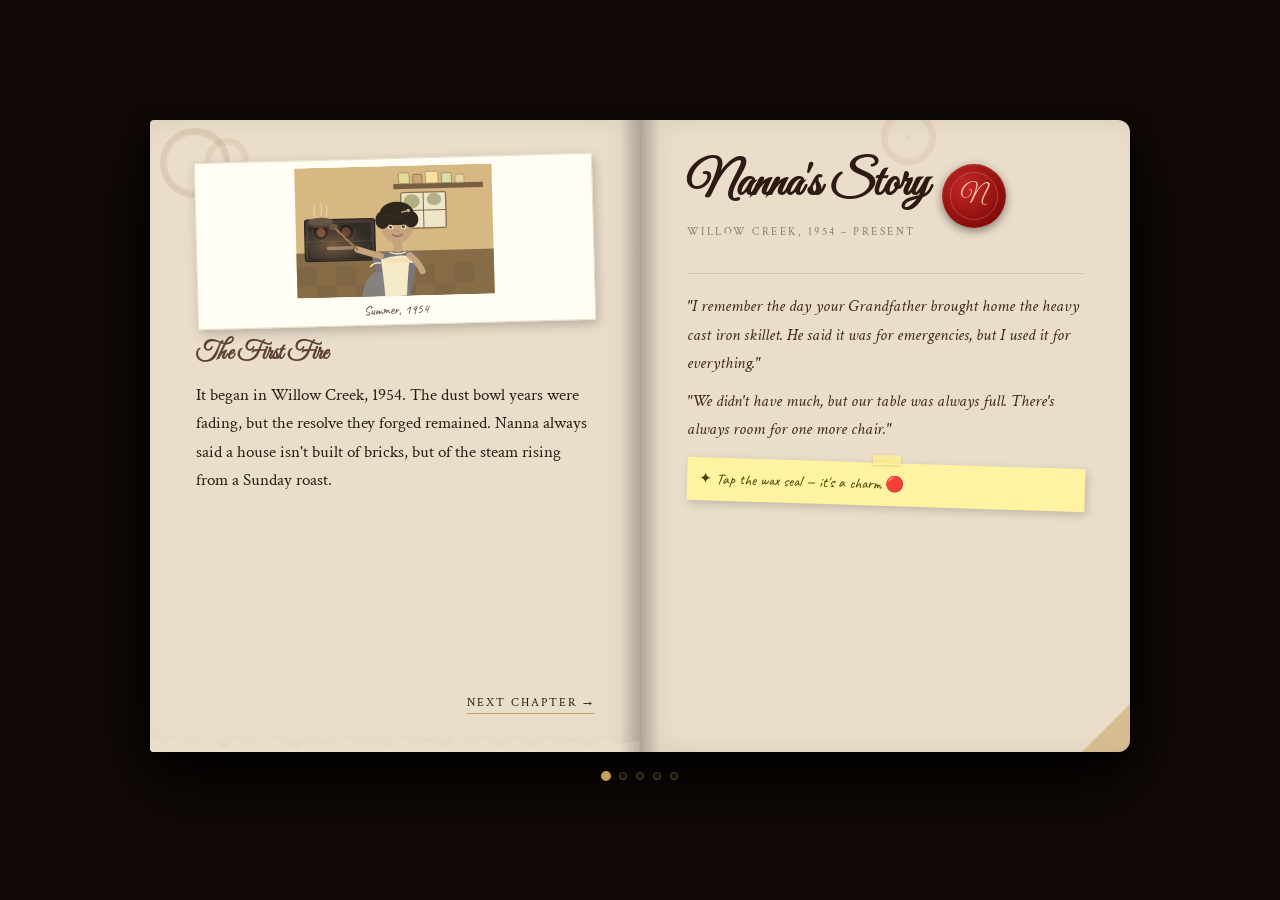
==== about.html @ 8a26bb51 "nm" ====
<!DOCTYPE html>
<html lang="en">
<head>
<meta charset="UTF-8">
<meta name="viewport" content="width=device-width, initial-scale=1.0">
<title>Nanna's Story | The Stable Heirloom</title>
<link href="https://fonts.googleapis.com/css2?family=Crimson+Text:ital,wght@0,400;0,700;1,400&family=Great+Vibes&family=Caveat:wght@400;600&display=swap" rel="stylesheet">
<style>
*{box-sizing:border-box;margin:0;padding:0;}

body{
  background:#120a07;
  font-family:'Crimson Text',serif;
  color:#2b1e16;
  min-height:100vh;
  display:flex;
  flex-direction:column;
  align-items:center;
  justify-content:center;
  padding:40px 16px;
}

/* ── BOOK WRAPPER ── */
.book-wrap{width:100%;max-width:980px;position:relative;}

.book{
  width:100%;
  aspect-ratio:1.55/1;
  min-height:520px;
  display:flex;
  position:relative;
  border-radius:4px 12px 12px 4px;
  box-shadow:0 30px 80px rgba(0,0,0,0.95),0 8px 24px rgba(0,0,0,0.7);
  overflow:hidden;
}

/* Pages */
.page{
  flex:1;
  background:#eaddca;
  background-image:url('https://www.transparenttextures.com/patterns/parchment.png');
  padding:38px 46px;
  display:flex;
  flex-direction:column;
  justify-content:flex-start;
  overflow:hidden;
  position:relative;
}
.page-left{border-right:1px solid rgba(0,0,0,0.1);box-shadow:inset -12px 0 28px rgba(0,0,0,0.08);}
.page-right{box-shadow:inset 12px 0 28px rgba(0,0,0,0.08);}

/* Spine */
.spine{
  position:absolute;left:50%;top:0;bottom:0;width:40px;
  transform:translateX(-50%);
  background:linear-gradient(to right,rgba(0,0,0,0.0) 0%,rgba(0,0,0,0.18) 45%,rgba(0,0,0,0.18) 55%,rgba(0,0,0,0.0) 100%);
  z-index:10;pointer-events:none;
}

/* Page turner */
.page-turner{position:absolute;top:0;width:50%;height:100%;z-index:20;pointer-events:none;transform-origin:left center;display:none;}
.page-turner.right-turn{left:50%;transform-origin:left center;background:#eaddca;background-image:url('https://www.transparenttextures.com/patterns/parchment.png');}
.page-turner.left-turn{left:0%;transform-origin:right center;background:#eaddca;background-image:url('https://www.transparenttextures.com/patterns/parchment.png');}
.page-turner::after{content:'';position:absolute;inset:0;background:linear-gradient(to left,rgba(0,0,0,0.0) 30%,rgba(0,0,0,0.28) 80%,rgba(0,0,0,0.42) 100%);pointer-events:none;}
.page-turner.left-turn::after{background:linear-gradient(to right,rgba(0,0,0,0.0) 30%,rgba(0,0,0,0.28) 80%,rgba(0,0,0,0.42) 100%);}

.page-shadow{position:absolute;top:0;height:100%;width:40%;z-index:19;pointer-events:none;opacity:0;display:none;}
.page-shadow.shadow-right{left:50%;background:linear-gradient(to right,rgba(0,0,0,0.22) 0%,rgba(0,0,0,0.0) 100%);}
.page-shadow.shadow-left{right:50%;background:linear-gradient(to left,rgba(0,0,0,0.22) 0%,rgba(0,0,0,0.0) 100%);}

/* ── TYPOGRAPHY ── */
h1,h2,h3,h4{font-family:'Great Vibes',cursive;color:#5d4037;margin-bottom:12px;}
h1.title-main{color:#2b1b12;font-size:3rem;line-height:1.1;}
p{font-size:1.08rem;line-height:1.65;margin-bottom:10px;color:#2b1e16;}
.subtitle{font-size:0.7rem;text-transform:uppercase;letter-spacing:2.5px;opacity:0.5;margin-bottom:10px;}
.handwritten{font-style:italic;font-size:1.05rem;line-height:1.7;color:#3d2b1f;}
.handwritten p{margin-bottom:9px;}
hr{border:none;border-top:1px solid rgba(0,0,0,0.12);margin:12px 0;}

/* ── ENHANCEMENT 1: POLAROID PHOTOS ── */
.polaroid-wrap{
  display:inline-block;
  background:#fffdf4;
  border:1px solid #e8dfc8;
  padding:7px 7px 28px;
  box-shadow:2px 4px 12px rgba(0,0,0,0.22);
  position:relative;
  transition:transform 0.3s ease,box-shadow 0.3s ease;
  cursor:pointer;
}
.polaroid-wrap:hover{transform:rotate(0deg) scale(1.04)!important;box-shadow:4px 8px 20px rgba(0,0,0,0.32);}
.polaroid-wrap img{display:block;width:100%;height:140px;object-fit:cover;filter:sepia(0.55) contrast(0.92);}
.polaroid-caption{
  position:absolute;bottom:6px;left:0;right:0;
  text-align:center;
  font-family:'Caveat',cursive;
  font-size:0.82rem;
  color:#5d4037;
}

/* ── ENHANCEMENT 2: WAX SEAL ── */
.wax-seal{
  width:64px;height:64px;
  background:radial-gradient(circle at 38% 35%, #c62828, #6d0000);
  border-radius:50%;
  display:flex;align-items:center;justify-content:center;
  box-shadow:0 3px 10px rgba(0,0,0,0.45),inset 0 1px 3px rgba(255,180,120,0.2);
  cursor:pointer;
  transition:transform 0.35s ease,box-shadow 0.35s ease;
  position:relative;
  flex-shrink:0;
}
.wax-seal:hover{transform:rotate(8deg) scale(1.1);box-shadow:0 6px 18px rgba(0,0,0,0.5);}
.wax-seal-inner{
  width:48px;height:48px;border-radius:50%;
  border:1.5px solid rgba(255,200,150,0.25);
  display:flex;align-items:center;justify-content:center;
}
.wax-seal-letter{font-family:'Great Vibes',cursive;font-size:1.5rem;color:rgba(255,230,200,0.85);}

/* ── ENHANCEMENT 3: INK-REVEAL HOVER QUOTES ── */
.ink-quote{
  font-style:italic;font-size:1.05rem;line-height:1.7;
  color:#3d2b1f;cursor:default;display:block;margin-bottom:9px;
}
.ink-quote span{position:relative;display:inline;}
.ink-quote span::after{
  content:'';position:absolute;bottom:-1px;left:0;
  width:0;height:1.5px;
  background:linear-gradient(to right,#8d6e63,#c5a059);
  transition:width 0.5s ease;
}
.ink-quote:hover span::after{width:100%;}

/* ── ENHANCEMENT 4: TORN PAGE EDGE (bottom of left page) ── */
.torn-edge{
  position:absolute;bottom:0;left:0;right:0;
  height:18px;pointer-events:none;z-index:5;
}
.torn-edge svg{display:block;width:100%;height:18px;}

/* ── ENHANCEMENT 5: STICKY NOTE ── */
.sticky-note{
  background:#fef3a0;
  padding:10px 12px;
  transform:rotate(1.8deg);
  box-shadow:2px 3px 8px rgba(0,0,0,0.18);
  font-family:'Caveat',cursive;
  font-size:0.95rem;
  color:#4e3c00;
  line-height:1.5;
  cursor:pointer;
  transition:transform 0.25s ease,box-shadow 0.25s ease;
  margin-top:10px;
  position:relative;
}
.sticky-note::before{
  content:'';position:absolute;top:-8px;left:50%;transform:translateX(-50%);
  width:28px;height:10px;
  background:rgba(255,240,140,0.7);
  box-shadow:0 1px 3px rgba(0,0,0,0.15);
}
.sticky-note:hover{transform:rotate(0deg) scale(1.03);box-shadow:4px 6px 14px rgba(0,0,0,0.24);}

/* ── ENHANCEMENT 6: COFFEE RING STAINS ── */
.coffee-stain{
  position:absolute;
  border-radius:50%;
  pointer-events:none;
  border:5px solid rgba(110,65,20,0.12);
  box-shadow:inset 0 0 0 2px rgba(110,65,20,0.09);
}
.coffee-stain::after{
  content:'';position:absolute;
  top:50%;left:50%;
  transform:translate(-50%,-50%);
  border-radius:50%;
  border:2px solid rgba(110,65,20,0.07);
}

/* ── ENHANCEMENT 7: GOLD LOCKET ── */
.locket-wrap{display:flex;flex-direction:column;align-items:center;cursor:pointer;margin-top:6px;}
.locket-chain-svg{width:40px;height:22px;}
.locket-body{
  width:58px;height:58px;
  border-radius:50%;
  border:2px solid #c5a059;
  background:radial-gradient(circle at 38% 35%, #f5e6b2, #b8860b 80%);
  box-shadow:0 2px 10px rgba(0,0,0,0.35),inset 0 1px 4px rgba(255,240,180,0.5);
  display:flex;align-items:center;justify-content:center;
  transition:transform 0.4s ease;
  position:relative;
  overflow:hidden;
}
.locket-wrap:hover .locket-body{transform:scale(1.1) rotate(5deg);}
.locket-front{
  position:absolute;inset:0;
  display:flex;align-items:center;justify-content:center;
  transition:opacity 0.4s ease,transform 0.4s ease;
  font-size:1.5rem;
}
.locket-back{
  position:absolute;inset:0;
  display:flex;align-items:center;justify-content:center;
  opacity:0;
  transform:scale(0.6);
  transition:opacity 0.4s ease,transform 0.4s ease;
  font-family:'Caveat',cursive;
  font-size:0.6rem;
  color:#4e2c00;
  text-align:center;
  padding:6px;
  line-height:1.3;
}
.locket-wrap.open .locket-front{opacity:0;transform:scale(0.6);}
.locket-wrap.open .locket-back{opacity:1;transform:scale(1);}
.locket-label{font-family:'Caveat',cursive;font-size:0.72rem;color:#8d6e63;margin-top:4px;text-align:center;}

/* ── FIELD NOTES ── */
.field-notes{
  background:rgba(255,255,255,0.18);
  border:1px solid rgba(0,0,0,0.07);
  border-radius:3px;
  padding:12px 15px;
  margin-top:10px;
  font-size:1.02rem;
  line-height:1.6;
}

/* ── NAV ── */
.nav-row{display:flex;justify-content:space-between;align-items:center;margin-top:auto;padding-top:14px;}
.btn-flip{
  background:none;border:none;border-bottom:1px solid #c5a059;
  color:#2b1b12;font-family:'Crimson Text',serif;font-size:0.78rem;
  text-transform:uppercase;letter-spacing:2px;cursor:pointer;padding:0 0 3px;
  transition:color 0.2s;
}
.btn-flip:hover{color:#c5a059;}
.btn-flip:disabled{opacity:0.25;cursor:default;border-bottom-color:rgba(0,0,0,0.15);}

/* ── DOTS ── */
.dots{display:flex;gap:9px;justify-content:center;margin-top:20px;}
.dot{width:8px;height:8px;border-radius:50%;background:rgba(197,160,89,0.2);border:1px solid #c5a059;cursor:pointer;transition:background 0.25s,transform 0.2s;}
.dot.on{background:#c5a059;transform:scale(1.25);}

/* Corner curl */
.corner{position:absolute;bottom:0;right:0;width:0;height:0;border-style:solid;border-width:0 0 48px 48px;border-color:transparent transparent rgba(197,160,89,0.5) transparent;cursor:pointer;z-index:30;transition:border-width 0.2s;}
.corner:hover{border-width:0 0 62px 62px;border-color:transparent transparent rgba(197,160,89,0.8) transparent;}
.corner-left{position:absolute;bottom:0;left:0;width:0;height:0;border-style:solid;border-width:48px 48px 0 0;border-color:transparent rgba(197,160,89,0.5) transparent transparent;cursor:pointer;z-index:30;transition:border-width 0.2s;}
.corner-left:hover{border-width:62px 62px 0 0;border-color:transparent rgba(197,160,89,0.8) transparent transparent;}

@media(max-width:600px){
  .book{flex-direction:column;aspect-ratio:auto;border-radius:6px;}
  .page{padding:28px 22px;}
  .spine{display:none;}
  .corner,.corner-left{display:none;}
}
</style>
</head>
<body>

<div class="book-wrap">
  <div class="book" id="book">
    <div class="page page-left"  id="pageL"></div>
    <div class="page page-right" id="pageR"></div>
    <div class="page-turner" id="turner"></div>
    <div class="page-shadow"  id="pShadow"></div>
    <div class="spine"></div>
    <div class="corner"      id="cornerR"></div>
    <div class="corner-left" id="cornerL"></div>
  </div>
  <div class="dots" id="dots"></div>
</div>

<script>
(function(){
  var TOTAL=5, cur=0, busy=false, DUR=480;

  var pageL   = document.getElementById('pageL');
  var pageR   = document.getElementById('pageR');
  var turner  = document.getElementById('turner');
  var pShadow = document.getElementById('pShadow');
  var cornerR = document.getElementById('cornerR');
  var cornerL = document.getElementById('cornerL');
  var dotsEl  = document.getElementById('dots');

  /* ── torn edge SVG ── */
  var tornSVG = `<div class="torn-edge"><svg viewBox="0 0 500 18" preserveAspectRatio="none" xmlns="http://www.w3.org/2000/svg"><polygon points="0,0 15,10 30,3 45,12 60,4 75,14 90,5 105,11 120,2 135,9 150,14 165,5 180,12 195,3 210,10 225,6 240,13 255,4 270,11 285,7 300,14 315,3 330,10 345,5 360,13 375,6 390,12 405,4 420,11 435,7 450,14 465,3 480,10 500,6 500,18 0,18" fill="#eaddca"/></svg></div>`;

  /* ── coffee stain helper ── */
  function coffeeStain(top,left,size,opacity){
    return `<div class="coffee-stain" style="top:${top}px;left:${left}px;width:${size}px;height:${size}px;opacity:${opacity};"></div>`;
  }

  /* ── Rich illustrated scenes ── */
  var scenes = {

    /* Nanna portrait — elderly woman at kitchen table, warm lamp light */
    nanna: `<svg viewBox="0 0 220 155" xmlns="http://www.w3.org/2000/svg" style="display:block;width:100%;height:100%;">
      <defs><radialGradient id="lamp" cx="72%" cy="30%" r="55%"><stop offset="0%" stop-color="#f0d080" stop-opacity="0.55"/><stop offset="100%" stop-color="#c8944a" stop-opacity="0"/></radialGradient></defs>
      <!-- warm bg wall -->
      <rect width="220" height="155" fill="#b07840"/>
      <rect x="0" y="100" width="220" height="55" fill="#7a4e20"/>
      <!-- wallpaper stripe suggestion -->
      <line x1="0" y1="0" x2="0" y2="100" stroke="#c08840" stroke-width="18" opacity=".35"/>
      <line x1="22" y1="0" x2="22" y2="100" stroke="#c08840" stroke-width="18" opacity=".35"/>
      <line x1="44" y1="0" x2="44" y2="100" stroke="#c08840" stroke-width="18" opacity=".35"/>
      <line x1="66" y1="0" x2="66" y2="100" stroke="#c08840" stroke-width="18" opacity=".35"/>
      <line x1="88" y1="0" x2="88" y2="100" stroke="#c08840" stroke-width="18" opacity=".35"/>
      <line x1="110" y1="0" x2="110" y2="100" stroke="#c08840" stroke-width="18" opacity=".35"/>
      <line x1="132" y1="0" x2="132" y2="100" stroke="#c08840" stroke-width="18" opacity=".35"/>
      <line x1="154" y1="0" x2="154" y2="100" stroke="#c08840" stroke-width="18" opacity=".35"/>
      <line x1="176" y1="0" x2="176" y2="100" stroke="#c08840" stroke-width="18" opacity=".35"/>
      <line x1="198" y1="0" x2="198" y2="100" stroke="#c08840" stroke-width="18" opacity=".35"/>
      <!-- lamp glow overlay -->
      <rect width="220" height="155" fill="url(#lamp)"/>
      <!-- table -->
      <rect x="30" y="102" width="160" height="10" rx="2" fill="#5a3810"/>
      <rect x="55" y="112" width="8" height="38" fill="#4a2e0c"/>
      <rect x="157" y="112" width="8" height="38" fill="#4a2e0c"/>
      <!-- bowl on table -->
      <ellipse cx="155" cy="103" rx="18" ry="7" fill="#c8742a"/>
      <ellipse cx="155" cy="100" rx="18" ry="6" fill="#d4843a"/>
      <ellipse cx="155" cy="99" rx="14" ry="4" fill="#e8a050" opacity=".6"/>
      <!-- cup -->
      <rect x="82" y="93" width="14" height="12" rx="2" fill="#e8d8b0"/>
      <path d="M96 97 Q102 97 102 103 Q102 107 96 107" fill="none" stroke="#c8b890" stroke-width="1.5"/>
      <ellipse cx="89" cy="94" rx="7" ry="2.5" fill="#d0c8a0"/>
      <!-- steam curls -->
      <path d="M87 90 Q84 85 87 80" fill="none" stroke="#e8e0c8" stroke-width="1" opacity=".5"/>
      <path d="M91 89 Q94 83 91 78" fill="none" stroke="#e8e0c8" stroke-width="1" opacity=".4"/>
      <!-- NANNA body — seated, apron -->
      <!-- dress/body -->
      <path d="M88 150 Q84 120 80 108 Q90 104 110 104 Q130 104 140 108 Q136 120 132 150Z" fill="#4a3060"/>
      <!-- apron -->
      <path d="M95 150 Q93 125 91 112 Q110 108 129 112 Q127 125 125 150Z" fill="#e8d8b8" opacity=".85"/>
      <!-- apron bow at waist -->
      <ellipse cx="110" cy="118" rx="12" ry="4" fill="#e0c89a"/>
      <path d="M98 118 Q94 114 96 110" fill="none" stroke="#e0c89a" stroke-width="2"/>
      <path d="M122 118 Q126 114 124 110" fill="none" stroke="#e0c89a" stroke-width="2"/>
      <!-- neck -->
      <rect x="105" y="90" width="10" height="14" rx="4" fill="#c8905a"/>
      <!-- head -->
      <ellipse cx="110" cy="80" rx="18" ry="20" fill="#c8905a"/>
      <!-- white hair — fluffy bun style -->
      <ellipse cx="110" cy="62" rx="20" ry="14" fill="#e8e4dc"/>
      <ellipse cx="96" cy="68" rx="10" ry="8" fill="#dedad2"/>
      <ellipse cx="124" cy="68" rx="10" ry="8" fill="#dedad2"/>
      <ellipse cx="110" cy="58" rx="14" ry="10" fill="#f0ece6"/>
      <!-- bun -->
      <ellipse cx="110" cy="57" rx="9" ry="7" fill="#e0dbd2"/>
      <!-- face details -->
      <!-- eyes — gentle, slightly tired, kind -->
      <ellipse cx="103" cy="80" rx="3.5" ry="2.5" fill="#f5e8d5"/>
      <ellipse cx="117" cy="80" rx="3.5" ry="2.5" fill="#f5e8d5"/>
      <ellipse cx="103" cy="80" rx="2.2" ry="1.8" fill="#4a2e10"/>
      <ellipse cx="117" cy="80" rx="2.2" ry="1.8" fill="#4a2e10"/>
      <circle cx="104" cy="79.5" r="0.7" fill="#fff" opacity=".7"/>
      <circle cx="118" cy="79.5" r="0.7" fill="#fff" opacity=".7"/>
      <!-- crow's feet / gentle wrinkles -->
      <path d="M107 79 Q110 78 113 79" fill="none" stroke="#b07848" stroke-width="0.5" opacity=".5"/>
      <path d="M100 82 Q98 80 99 78" fill="none" stroke="#b07848" stroke-width="0.5" opacity=".4"/>
      <path d="M120 82 Q122 80 121 78" fill="none" stroke="#b07848" stroke-width="0.5" opacity=".4"/>
      <!-- nose -->
      <path d="M108 83 Q110 86 112 83" fill="none" stroke="#a06840" stroke-width="1" opacity=".6"/>
      <!-- warm smile -->
      <path d="M104 89 Q110 94 116 89" fill="none" stroke="#9a5830" stroke-width="1.5"/>
      <!-- rosy cheeks -->
      <ellipse cx="100" cy="86" rx="5" ry="3" fill="#d4826a" opacity=".25"/>
      <ellipse cx="120" cy="86" rx="5" ry="3" fill="#d4826a" opacity=".25"/>
      <!-- glasses -->
      <ellipse cx="103" cy="80" rx="6" ry="5" fill="none" stroke="#5a3820" stroke-width="1.2"/>
      <ellipse cx="117" cy="80" rx="6" ry="5" fill="none" stroke="#5a3820" stroke-width="1.2"/>
      <line x1="109" y1="80" x2="111" y2="80" stroke="#5a3820" stroke-width="1.2"/>
      <line x1="97" y1="80" x2="93" y2="78" stroke="#5a3820" stroke-width="1"/>
      <line x1="123" y1="80" x2="127" y2="78" stroke="#5a3820" stroke-width="1"/>
      <!-- left arm — holding wooden spoon -->
      <path d="M88 108 Q78 118 72 128" fill="none" stroke="#c8905a" stroke-width="7" stroke-linecap="round"/>
      <line x1="72" y1="128" x2="66" y2="148" stroke="#7a4e18" stroke-width="2.5" stroke-linecap="round"/>
      <ellipse cx="68" cy="150" rx="5" ry="3" fill="#8a5c20" opacity=".7"/>
      <!-- right arm resting on table -->
      <path d="M132 108 Q142 116 148 120" fill="none" stroke="#c8905a" stroke-width="7" stroke-linecap="round"/>
      <!-- window behind left -->
      <rect x="5" y="10" width="38" height="52" rx="2" fill="#b8d4f0" opacity=".5" stroke="#8a6030" stroke-width="1.5"/>
      <line x1="24" y1="10" x2="24" y2="62" stroke="#8a6030" stroke-width="1"/>
      <line x1="5" y1="36" x2="43" y2="36" stroke="#8a6030" stroke-width="1"/>
      <!-- curtain left -->
      <path d="M5 10 Q2 30 5 62" fill="#c87840" opacity=".5"/>
      <path d="M43 10 Q46 30 43 62" fill="#c87840" opacity=".5"/>
    </svg>`,

    /* Young Nanna in the kitchen — 1954, vibrant, at the stove */
    kitchen: `<svg viewBox="0 0 220 145" xmlns="http://www.w3.org/2000/svg" style="display:block;width:100%;height:100%;">
      <defs><radialGradient id="stoveglow" cx="40%" cy="60%" r="50%"><stop offset="0%" stop-color="#f08030" stop-opacity="0.4"/><stop offset="100%" stop-color="#c07030" stop-opacity="0"/></radialGradient></defs>
      <!-- floor and wall -->
      <rect width="220" height="145" fill="#d4a860"/>
      <rect x="0" y="95" width="220" height="50" fill="#8a5c24"/>
      <!-- checkerboard floor hint -->
      <rect x="0" y="110" width="22" height="22" fill="#7a5020" opacity=".4"/>
      <rect x="44" y="110" width="22" height="22" fill="#7a5020" opacity=".4"/>
      <rect x="88" y="110" width="22" height="22" fill="#7a5020" opacity=".4"/>
      <rect x="132" y="110" width="22" height="22" fill="#7a5020" opacity=".4"/>
      <rect x="176" y="110" width="22" height="22" fill="#7a5020" opacity=".4"/>
      <rect x="22" y="132" width="22" height="13" fill="#7a5020" opacity=".4"/>
      <rect x="66" y="132" width="22" height="13" fill="#7a5020" opacity=".4"/>
      <rect x="110" y="132" width="22" height="13" fill="#7a5020" opacity=".4"/>
      <rect x="154" y="132" width="22" height="13" fill="#7a5020" opacity=".4"/>
      <!-- big cast iron stove -->
      <rect x="10" y="58" width="78" height="46" rx="3" fill="#3a3030" stroke="#201818" stroke-width="1.5"/>
      <rect x="14" y="62" width="70" height="20" rx="2" fill="#2a2020"/>
      <circle cx="28" cy="72" r="9" fill="#1a1010" stroke="#4a3030" stroke-width="1"/>
      <circle cx="28" cy="72" r="5" fill="#c04020" opacity=".7"/>
      <circle cx="56" cy="72" r="9" fill="#1a1010" stroke="#4a3030" stroke-width="1"/>
      <circle cx="56" cy="72" r="5" fill="#c04020" opacity=".5"/>
      <rect x="14" y="84" width="70" height="18" rx="1" fill="#2e2424" stroke="#1a1818" stroke-width="1"/>
      <!-- oven door handle -->
      <rect x="34" y="88" width="30" height="4" rx="2" fill="#8a7060"/>
      <!-- stove glow -->
      <rect x="10" y="58" width="78" height="46" fill="url(#stoveglow)"/>
      <!-- big pot on stove -->
      <ellipse cx="28" cy="62" rx="14" ry="5" fill="#4a3828"/>
      <ellipse cx="28" cy="60" rx="14" ry="4.5" fill="#5a4838"/>
      <!-- steam -->
      <path d="M22 55 Q19 48 22 41" fill="none" stroke="#e8e0d0" stroke-width="1.5" opacity=".5"/>
      <path d="M28 53 Q31 46 28 39" fill="none" stroke="#e8e0d0" stroke-width="1.5" opacity=".4"/>
      <path d="M34 55 Q37 48 34 41" fill="none" stroke="#e8e0d0" stroke-width="1.5" opacity=".4"/>
      <!-- kitchen shelf with jars -->
      <rect x="110" y="20" width="100" height="6" rx="1" fill="#7a5020"/>
      <rect x="116" y="8" width="12" height="12" rx="1" fill="#c8d870" stroke="#8a9030" stroke-width="1"/>
      <rect x="132" y="10" width="10" height="10" rx="1" fill="#d4905a" stroke="#9a6030" stroke-width="1"/>
      <rect x="146" y="7" width="14" height="13" rx="1" fill="#e8d880" stroke="#a89040" stroke-width="1"/>
      <rect x="164" y="9" width="11" height="11" rx="1" fill="#b8d8a0" stroke="#789050" stroke-width="1"/>
      <rect x="179" y="11" width="10" height="9" rx="1" fill="#d4c890" stroke="#a09848" stroke-width="1"/>
      <!-- window -->
      <rect x="118" y="30" width="50" height="40" rx="2" fill="#c8e4f8" opacity=".8" stroke="#7a5020" stroke-width="1.5"/>
      <line x1="143" y1="30" x2="143" y2="70" stroke="#7a5020" stroke-width="1"/>
      <line x1="118" y1="50" x2="168" y2="50" stroke="#7a5020" stroke-width="1"/>
      <!-- outside-window greenery -->
      <ellipse cx="130" cy="40" rx="9" ry="8" fill="#6a9030" opacity=".6"/>
      <ellipse cx="155" cy="38" rx="8" ry="7" fill="#5a8020" opacity=".5"/>
      <!-- YOUNG NANNA — 1950s housewife, dark hair, apron, stirring -->
      <!-- body dress - 50s style full skirt -->
      <path d="M94 145 Q88 115 84 100 Q100 95 116 95 Q132 95 136 100 Q132 115 126 145Z" fill="#5a6898"/>
      <!-- full skirt flare -->
      <path d="M86 118 Q75 125 72 145 L126 145 Q122 125 114 118Z" fill="#6878a8" opacity=".8"/>
      <!-- apron -->
      <path d="M98 145 Q96 118 94 104 Q105 100 116 100 Q127 100 126 104 Q124 118 122 145Z" fill="#f0e8d0" opacity=".9"/>
      <rect x="100" y="103" width="30" height="5" rx="1" fill="#e0d0b0"/>
      <!-- apron bow strings at sides -->
      <path d="M94 108 Q86 106 82 112" fill="none" stroke="#f0e8d0" stroke-width="1.5"/>
      <path d="M126 108 Q134 106 138 112" fill="none" stroke="#f0e8d0" stroke-width="1.5"/>
      <!-- right arm reaching to stove, stirring -->
      <path d="M94 100 Q80 96 68 92" fill="none" stroke="#c8906a" stroke-width="7" stroke-linecap="round"/>
      <!-- wooden spoon -->
      <line x1="68" y1="92" x2="44" y2="68" stroke="#9a6830" stroke-width="2.5" stroke-linecap="round"/>
      <ellipse cx="42" cy="66" rx="5" ry="3.5" fill="#7a5020" opacity=".8"/>
      <!-- left arm at side -->
      <path d="M126 100 Q136 108 140 118" fill="none" stroke="#c8906a" stroke-width="7" stroke-linecap="round"/>
      <!-- neck -->
      <rect x="108" y="80" width="10" height="16" rx="4" fill="#c8906a"/>
      <!-- collar / blouse neckline -->
      <path d="M104 96 Q113 100 122 96" fill="none" stroke="#e0d0b0" stroke-width="1.5"/>
      <!-- head -->
      <ellipse cx="113" cy="68" rx="17" ry="18" fill="#c8906a"/>
      <!-- dark hair — 1950s style, waves pinned up -->
      <ellipse cx="113" cy="53" rx="19" ry="13" fill="#2a1a0a"/>
      <ellipse cx="97" cy="60" rx="8" ry="10" fill="#2a1a0a"/>
      <ellipse cx="129" cy="60" rx="8" ry="9" fill="#2a1a0a"/>
      <!-- hair wave detail -->
      <path d="M96 56 Q102 52 108 56 Q114 60 120 56 Q126 52 130 56" fill="none" stroke="#4a3020" stroke-width="1" opacity=".5"/>
      <!-- hair pin -->
      <line x1="118" y1="52" x2="126" y2="50" stroke="#c5a059" stroke-width="1.5"/>
      <circle cx="126" cy="50" r="2" fill="#c5a059"/>
      <!-- young face — bright eyes, rosy cheeks, small smile -->
      <ellipse cx="106" cy="68" rx="3" ry="2.5" fill="#f5e0c8"/>
      <ellipse cx="120" cy="68" rx="3" ry="2.5" fill="#f5e0c8"/>
      <ellipse cx="106" cy="68" rx="1.8" ry="1.6" fill="#2a1808"/>
      <ellipse cx="120" cy="68" rx="1.8" ry="1.6" fill="#2a1808"/>
      <circle cx="106.8" cy="67.4" r="0.6" fill="#fff" opacity=".8"/>
      <circle cx="120.8" cy="67.4" r="0.6" fill="#fff" opacity=".8"/>
      <!-- lashes top -->
      <path d="M103 66 Q106 64 109 66" fill="none" stroke="#2a1808" stroke-width="0.8"/>
      <path d="M117 66 Q120 64 123 66" fill="none" stroke="#2a1808" stroke-width="0.8"/>
      <!-- nose -->
      <path d="M111 72 Q113 75 115 72" fill="none" stroke="#a07050" stroke-width="0.8" opacity=".6"/>
      <!-- bright smile -->
      <path d="M107 76 Q113 81 119 76" fill="none" stroke="#9a5838" stroke-width="1.5"/>
      <!-- rosy cheeks -->
      <ellipse cx="100" cy="73" rx="5" ry="3" fill="#d8806a" opacity=".28"/>
      <ellipse cx="126" cy="73" rx="5" ry="3" fill="#d8806a" opacity=".28"/>
      <!-- eyebrows — arched, young -->
      <path d="M102 63 Q106 61 110 63" fill="none" stroke="#2a1808" stroke-width="1.2"/>
      <path d="M116 63 Q120 61 124 63" fill="none" stroke="#2a1808" stroke-width="1.2"/>
    </svg>`,

    /* Valley field at golden hour — man walking crop rows */
    field: `<svg viewBox="0 0 220 145" xmlns="http://www.w3.org/2000/svg" style="display:block;width:100%;height:100%;">
      <defs><radialGradient id="sun" cx="82%" cy="18%" r="40%"><stop offset="0%" stop-color="#f8d060" stop-opacity="0.7"/><stop offset="60%" stop-color="#e89030" stop-opacity="0.2"/><stop offset="100%" stop-color="#c07020" stop-opacity="0"/></radialGradient></defs>
      <!-- sky gradient suggestion via layered rects -->
      <rect width="220" height="145" fill="#d4aa58"/>
      <rect width="220" height="80" fill="#c89040" opacity=".5"/>
      <rect width="220" height="50" fill="#e8b850" opacity=".3"/>
      <!-- sun disk -->
      <circle cx="180" cy="26" r="20" fill="#f0c840" opacity=".9"/>
      <circle cx="180" cy="26" r="14" fill="#f8e060"/>
      <!-- sun rays -->
      <line x1="180" y1="2" x2="180" y2="10" stroke="#f8d860" stroke-width="1.5" opacity=".6"/>
      <line x1="197" y1="9" x2="191" y2="15" stroke="#f8d860" stroke-width="1.5" opacity=".6"/>
      <line x1="204" y1="26" x2="196" y2="26" stroke="#f8d860" stroke-width="1.5" opacity=".6"/>
      <line x1="163" y1="9" x2="169" y2="15" stroke="#f8d860" stroke-width="1.5" opacity=".6"/>
      <line x1="156" y1="26" x2="164" y2="26" stroke="#f8d860" stroke-width="1.5" opacity=".6"/>
      <rect fill="url(#sun)" width="220" height="145"/>
      <!-- rolling hills horizon -->
      <ellipse cx="60" cy="90" rx="90" ry="30" fill="#9aaa30" opacity=".5"/>
      <ellipse cx="170" cy="85" rx="80" ry="28" fill="#8a9a28" opacity=".4"/>
      <!-- ground / field -->
      <rect x="0" y="88" width="220" height="57" fill="#7a5c18"/>
      <!-- crop rows — perspective lines -->
      <line x1="110" y1="88" x2="10" y2="145" stroke="#9a7820" stroke-width="1.5" opacity=".7"/>
      <line x1="110" y1="88" x2="50" y2="145" stroke="#9a7820" stroke-width="1.5" opacity=".7"/>
      <line x1="110" y1="88" x2="90" y2="145" stroke="#9a7820" stroke-width="1.5" opacity=".7"/>
      <line x1="110" y1="88" x2="130" y2="145" stroke="#9a7820" stroke-width="1.5" opacity=".7"/>
      <line x1="110" y1="88" x2="170" y2="145" stroke="#9a7820" stroke-width="1.5" opacity=".7"/>
      <line x1="110" y1="88" x2="210" y2="145" stroke="#9a7820" stroke-width="1.5" opacity=".7"/>
      <!-- crop plants along rows -->
      <ellipse cx="50" cy="118" rx="7" ry="5" fill="#6a8820" opacity=".8"/>
      <ellipse cx="72" cy="112" rx="6" ry="4" fill="#6a8820" opacity=".7"/>
      <ellipse cx="95" cy="107" rx="5" ry="3.5" fill="#6a8820" opacity=".7"/>
      <ellipse cx="150" cy="107" rx="5" ry="3.5" fill="#6a8820" opacity=".7"/>
      <ellipse cx="168" cy="112" rx="6" ry="4" fill="#6a8820" opacity=".7"/>
      <ellipse cx="190" cy="118" rx="7" ry="5" fill="#6a8820" opacity=".8"/>
      <!-- large oak tree left -->
      <rect x="22" y="50" width="7" height="45" fill="#5a3e10"/>
      <ellipse cx="26" cy="48" rx="22" ry="26" fill="#4a6818"/>
      <ellipse cx="14" cy="60" rx="14" ry="18" fill="#3a5810" opacity=".8"/>
      <ellipse cx="38" cy="55" rx="16" ry="20" fill="#5a7820" opacity=".7"/>
      <!-- GRANDFATHER — silhouette, hat, boots, walking the rows -->
      <!-- shadow -->
      <ellipse cx="134" cy="138" rx="12" ry="4" fill="#4a3010" opacity=".4"/>
      <!-- boots -->
      <rect x="126" y="130" width="8" height="12" rx="2" fill="#3a2810"/>
      <rect x="136" y="128" width="8" height="14" rx="2" fill="#3a2810"/>
      <!-- trousers -->
      <rect x="125" y="108" width="10" height="24" rx="2" fill="#4a5848"/>
      <rect x="135" y="108" width="10" height="26" rx="2" fill="#4a5848"/>
      <!-- coat/shirt -->
      <rect x="122" y="86" width="24" height="26" rx="3" fill="#5a6858"/>
      <!-- left arm forward, carrying hat-tool -->
      <path d="M122 90 Q112 96 108 104" fill="none" stroke="#5a6858" stroke-width="6" stroke-linecap="round"/>
      <!-- right arm back -->
      <path d="M146 90 Q154 96 156 108" fill="none" stroke="#5a6858" stroke-width="6" stroke-linecap="round"/>
      <!-- neck -->
      <rect x="130" y="76" width="8" height="12" rx="3" fill="#c8906a"/>
      <!-- head -->
      <ellipse cx="134" cy="70" rx="12" ry="13" fill="#c8906a"/>
      <!-- wide brim hat -->
      <ellipse cx="134" cy="58" rx="18" ry="5" fill="#4a3010"/>
      <ellipse cx="134" cy="55" rx="13" ry="8" fill="#5a4018"/>
      <!-- barn in background -->
      <rect x="160" y="68" width="45" height="32" fill="#8a3820"/>
      <polygon points="160,68 182,50 205,68" fill="#6a2810"/>
      <rect x="175" y="80" width="12" height="20" rx="1" fill="#3a1808"/>
      <rect x="163" y="72" width="10" height="10" rx="1" fill="#c87030" opacity=".5"/>
      <rect x="190" y="72" width="10" height="10" rx="1" fill="#c87030" opacity=".5"/>
      <!-- fence line -->
      <line x1="70" y1="90" x2="70" y2="106" stroke="#8a6020" stroke-width="1.5"/>
      <line x1="82" y1="90" x2="82" y2="106" stroke="#8a6020" stroke-width="1.5"/>
      <line x1="70" y1="95" x2="110" y2="95" stroke="#8a6020" stroke-width="1.2"/>
      <line x1="70" y1="102" x2="110" y2="102" stroke="#8a6020" stroke-width="1"/>
      <line x1="94" y1="90" x2="94" y2="106" stroke="#8a6020" stroke-width="1.5"/>
    </svg>`,

    /* Harvest festival — pumpkins, haystacks, market stalls, autumn colours */
    harvest: `<svg viewBox="0 0 220 145" xmlns="http://www.w3.org/2000/svg" style="display:block;width:100%;height:100%;">
      <defs><radialGradient id="hsun" cx="75%" cy="15%" r="45%"><stop offset="0%" stop-color="#f8e080" stop-opacity="0.6"/><stop offset="100%" stop-color="#e09040" stop-opacity="0"/></radialGradient></defs>
      <!-- sky -->
      <rect width="220" height="145" fill="#e0a848"/>
      <rect width="220" height="70" fill="#c88030" opacity=".4"/>
      <rect fill="url(#hsun)" width="220" height="145"/>
      <!-- clouds -->
      <ellipse cx="40" cy="22" rx="28" ry="10" fill="#f0e0b0" opacity=".5"/>
      <ellipse cx="26" cy="24" rx="16" ry="8" fill="#f0e0b0" opacity=".4"/>
      <ellipse cx="55" cy="25" rx="14" ry="7" fill="#f0e0b0" opacity=".4"/>
      <ellipse cx="155" cy="18" rx="20" ry="8" fill="#f0e0b0" opacity=".4"/>
      <!-- ground -->
      <rect x="0" y="88" width="220" height="57" fill="#7a5010"/>
      <!-- scattered straw on ground -->
      <line x1="10" y1="98" x2="30" y2="95" stroke="#c8a030" stroke-width="1" opacity=".6"/>
      <line x1="50" y1="102" x2="72" y2="99" stroke="#c8a030" stroke-width="1" opacity=".5"/>
      <line x1="140" y1="100" x2="165" y2="97" stroke="#c8a030" stroke-width="1" opacity=".6"/>
      <line x1="180" y1="104" x2="200" y2="101" stroke="#c8a030" stroke-width="1" opacity=".5"/>
      <!-- haystack 1 left -->
      <ellipse cx="28" cy="102" rx="22" ry="14" fill="#d4a030"/>
      <ellipse cx="28" cy="97" rx="18" ry="10" fill="#e0b040"/>
      <ellipse cx="28" cy="93" rx="12" ry="7" fill="#e8c050"/>
      <!-- haystack 2 right -->
      <ellipse cx="190" cy="100" rx="18" ry="12" fill="#d4a030"/>
      <ellipse cx="190" cy="96" rx="14" ry="8" fill="#e0b040"/>
      <!-- PUMPKINS — varied sizes, grouped centre-left -->
      <!-- big pumpkin -->
      <ellipse cx="98" cy="114" rx="18" ry="14" fill="#d46820"/>
      <ellipse cx="87" cy="112" rx="8" ry="11" fill="#c05c18" opacity=".6"/>
      <ellipse cx="109" cy="112" rx="8" ry="11" fill="#c05c18" opacity=".6"/>
      <ellipse cx="98" cy="114" rx="6" ry="10" fill="#e07828" opacity=".7"/>
      <rect x="96" y="100" width="4" height="7" rx="2" fill="#3a5010"/>
      <path d="M100 104 Q106 98 112 100" fill="none" stroke="#3a5010" stroke-width="1.5"/>
      <!-- medium pumpkin -->
      <ellipse cx="122" cy="118" rx="13" ry="10" fill="#c85c18"/>
      <ellipse cx="115" cy="117" rx="6" ry="8" fill="#b05010" opacity=".6"/>
      <ellipse cx="129" cy="117" rx="6" ry="8" fill="#b05010" opacity=".6"/>
      <rect x="120" y="108" width="3" height="6" rx="1" fill="#3a5010"/>
      <!-- small pumpkin -->
      <ellipse cx="80" cy="120" rx="9" ry="7" fill="#d47028"/>
      <ellipse cx="80" cy="120" rx="4" ry="6" fill="#e07830" opacity=".6"/>
      <rect x="79" y="113" width="2.5" height="5" rx="1" fill="#3a5010"/>
      <!-- market stall banner -->
      <rect x="60" y="48" width="3" height="45" fill="#5a3810"/>
      <rect x="155" y="48" width="3" height="45" fill="#5a3810"/>
      <rect x="60" y="48" width="98" height="6" rx="1" fill="#8a3020"/>
      <!-- bunting triangles -->
      <polygon points="63,54 70,54 66.5,62" fill="#e84020" opacity=".8"/>
      <polygon points="72,54 79,54 75.5,62" fill="#f8c020" opacity=".8"/>
      <polygon points="81,54 88,54 84.5,62" fill="#2060c0" opacity=".7"/>
      <polygon points="90,54 97,54 93.5,62" fill="#e84020" opacity=".8"/>
      <polygon points="99,54 106,54 102.5,62" fill="#f8c020" opacity=".8"/>
      <polygon points="108,54 115,54 111.5,62" fill="#2060c0" opacity=".7"/>
      <polygon points="117,54 124,54 120.5,62" fill="#e84020" opacity=".8"/>
      <polygon points="126,54 133,54 129.5,62" fill="#f8c020" opacity=".8"/>
      <polygon points="135,54 142,54 138.5,62" fill="#2060c0" opacity=".7"/>
      <polygon points="144,54 151,54 147.5,62" fill="#e84020" opacity=".8"/>
      <!-- produce table -->
      <rect x="62" y="76" width="94" height="16" rx="2" fill="#8a5020"/>
      <rect x="65" y="68" width="88" height="10" rx="1" fill="#a06030"/>
      <!-- items on table -->
      <ellipse cx="78" cy="70" rx="7" ry="5" fill="#c83020" opacity=".9"/>
      <ellipse cx="93" cy="70" rx="7" ry="5" fill="#c83020" opacity=".9"/>
      <ellipse cx="108" cy="71" rx="6" ry="4" fill="#e89020" opacity=".9"/>
      <ellipse cx="120" cy="70" rx="5" ry="4" fill="#60a020" opacity=".9"/>
      <ellipse cx="133" cy="71" rx="7" ry="5" fill="#c83020" opacity=".9"/>
      <ellipse cx="144" cy="70" rx="5" ry="4" fill="#e89020" opacity=".8"/>
      <!-- autumn trees frame -->
      <rect x="2" y="38" width="6" height="55" fill="#4a2e08"/>
      <ellipse cx="5" cy="35" rx="16" ry="20" fill="#c84010" opacity=".8"/>
      <ellipse cx="14" cy="28" rx="12" ry="16" fill="#d86020" opacity=".7"/>
      <rect x="210" y="40" width="6" height="52" fill="#4a2e08"/>
      <ellipse cx="213" cy="36" rx="14" ry="18" fill="#c04010" opacity=".8"/>
      <ellipse cx="204" cy="30" rx="12" ry="15" fill="#d05020" opacity=".7"/>
      <!-- falling leaves -->
      <ellipse cx="48" cy="60" rx="4" ry="2.5" fill="#d86020" opacity=".7" transform="rotate(-30 48 60)"/>
      <ellipse cx="170" cy="55" rx="3.5" ry="2" fill="#c84010" opacity=".6" transform="rotate(20 170 55)"/>
      <ellipse cx="130" cy="45" rx="3" ry="1.8" fill="#e07030" opacity=".5" transform="rotate(-15 130 45)"/>
    </svg>`,

    /* Blueprint — proper architectural drawing, night-blue */
    blueprint: `<svg viewBox="0 0 220 145" xmlns="http://www.w3.org/2000/svg" style="display:block;width:100%;height:100%;">
      <!-- deep blueprint bg with grid -->
      <rect width="220" height="145" fill="#1a3050"/>
      <!-- fine grid -->
      <line x1="0" y1="10" x2="220" y2="10" stroke="#2a4870" stroke-width="0.5"/>
      <line x1="0" y1="20" x2="220" y2="20" stroke="#2a4870" stroke-width="0.5"/>
      <line x1="0" y1="30" x2="220" y2="30" stroke="#2a4870" stroke-width="0.5"/>
      <line x1="0" y1="40" x2="220" y2="40" stroke="#2a4870" stroke-width="0.5"/>
      <line x1="0" y1="50" x2="220" y2="50" stroke="#2a4870" stroke-width="0.5"/>
      <line x1="0" y1="60" x2="220" y2="60" stroke="#2a4870" stroke-width="0.5"/>
      <line x1="0" y1="70" x2="220" y2="70" stroke="#2a4870" stroke-width="0.5"/>
      <line x1="0" y1="80" x2="220" y2="80" stroke="#2a4870" stroke-width="0.5"/>
      <line x1="0" y1="90" x2="220" y2="90" stroke="#2a4870" stroke-width="0.5"/>
      <line x1="0" y1="100" x2="220" y2="100" stroke="#2a4870" stroke-width="0.5"/>
      <line x1="0" y1="110" x2="220" y2="110" stroke="#2a4870" stroke-width="0.5"/>
      <line x1="0" y1="120" x2="220" y2="120" stroke="#2a4870" stroke-width="0.5"/>
      <line x1="0" y1="130" x2="220" y2="130" stroke="#2a4870" stroke-width="0.5"/>
      <line x1="10" y1="0" x2="10" y2="145" stroke="#2a4870" stroke-width="0.5"/>
      <line x1="20" y1="0" x2="20" y2="145" stroke="#2a4870" stroke-width="0.5"/>
      <line x1="30" y1="0" x2="30" y2="145" stroke="#2a4870" stroke-width="0.5"/>
      <line x1="40" y1="0" x2="40" y2="145" stroke="#2a4870" stroke-width="0.5"/>
      <line x1="50" y1="0" x2="50" y2="145" stroke="#2a4870" stroke-width="0.5"/>
      <line x1="60" y1="0" x2="60" y2="145" stroke="#2a4870" stroke-width="0.5"/>
      <line x1="70" y1="0" x2="70" y2="145" stroke="#2a4870" stroke-width="0.5"/>
      <line x1="80" y1="0" x2="80" y2="145" stroke="#2a4870" stroke-width="0.5"/>
      <line x1="90" y1="0" x2="90" y2="145" stroke="#2a4870" stroke-width="0.5"/>
      <line x1="100" y1="0" x2="100" y2="145" stroke="#2a4870" stroke-width="0.5"/>
      <line x1="110" y1="0" x2="110" y2="145" stroke="#2a4870" stroke-width="0.5"/>
      <line x1="120" y1="0" x2="120" y2="145" stroke="#2a4870" stroke-width="0.5"/>
      <line x1="130" y1="0" x2="130" y2="145" stroke="#2a4870" stroke-width="0.5"/>
      <line x1="140" y1="0" x2="140" y2="145" stroke="#2a4870" stroke-width="0.5"/>
      <line x1="150" y1="0" x2="150" y2="145" stroke="#2a4870" stroke-width="0.5"/>
      <line x1="160" y1="0" x2="160" y2="145" stroke="#2a4870" stroke-width="0.5"/>
      <line x1="170" y1="0" x2="170" y2="145" stroke="#2a4870" stroke-width="0.5"/>
      <line x1="180" y1="0" x2="180" y2="145" stroke="#2a4870" stroke-width="0.5"/>
      <line x1="190" y1="0" x2="190" y2="145" stroke="#2a4870" stroke-width="0.5"/>
      <line x1="200" y1="0" x2="200" y2="145" stroke="#2a4870" stroke-width="0.5"/>
      <line x1="210" y1="0" x2="210" y2="145" stroke="#2a4870" stroke-width="0.5"/>
      <!-- FLOOR PLAN walls — bright white-blue lines -->
      <!-- outer wall -->
      <rect x="18" y="14" width="184" height="110" fill="none" stroke="#a0c8f0" stroke-width="2"/>
      <!-- kitchen room top-left -->
      <rect x="18" y="14" width="90" height="65" fill="#1e3a60" opacity=".5" stroke="#a0c8f0" stroke-width="1.5"/>
      <!-- kitchen label -->
      <text x="40" y="34" font-size="6.5" fill="#c8e4ff" font-family="monospace" font-weight="bold">KITCHEN</text>
      <!-- kitchen door arc -->
      <path d="M84 79 Q84 62 100 62" fill="none" stroke="#88b8e8" stroke-width="1" stroke-dasharray="2,1.5"/>
      <line x1="84" y1="79" x2="84" y2="62" stroke="#a0c8f0" stroke-width="1.5"/>
      <!-- stove symbol in kitchen -->
      <rect x="22" y="18" width="22" height="18" rx="1" fill="none" stroke="#70a8e0" stroke-width="1"/>
      <circle cx="27" cy="23" r="3" fill="none" stroke="#70a8e0" stroke-width="1"/>
      <circle cx="35" cy="23" r="3" fill="none" stroke="#70a8e0" stroke-width="1"/>
      <circle cx="27" cy="31" r="3" fill="none" stroke="#70a8e0" stroke-width="1"/>
      <circle cx="35" cy="31" r="3" fill="none" stroke="#70a8e0" stroke-width="1"/>
      <!-- sink -->
      <rect x="86" y="18" width="18" height="12" rx="1" fill="none" stroke="#70a8e0" stroke-width="1"/>
      <circle cx="95" cy="24" r="3" fill="none" stroke="#70a8e0" stroke-width="0.8"/>
      <!-- parlour bottom left -->
      <rect x="18" y="79" width="90" height="45" fill="#1a3858" opacity=".5" stroke="#a0c8f0" stroke-width="1.5"/>
      <text x="36" y="95" font-size="6.5" fill="#c8e4ff" font-family="monospace" font-weight="bold">PARLOUR</text>
      <!-- fireplace symbol -->
      <rect x="22" y="100" width="20" height="10" rx="1" fill="none" stroke="#70a8e0" stroke-width="1"/>
      <rect x="25" y="102" width="14" height="7" rx="1" fill="#3060a0" opacity=".6"/>
      <!-- dining room top right -->
      <rect x="108" y="14" width="94" height="65" fill="#1e3a60" opacity=".5" stroke="#a0c8f0" stroke-width="1.5"/>
      <text x="118" y="34" font-size="6.5" fill="#c8e4ff" font-family="monospace" font-weight="bold">DINING</text>
      <!-- dining table -->
      <rect x="125" y="40" width="40" height="24" rx="3" fill="none" stroke="#70a8e0" stroke-width="1"/>
      <circle cx="130" cy="38" r="3" fill="none" stroke="#70a8e0" stroke-width="0.8"/>
      <circle cx="145" cy="38" r="3" fill="none" stroke="#70a8e0" stroke-width="0.8"/>
      <circle cx="160" cy="38" r="3" fill="none" stroke="#70a8e0" stroke-width="0.8"/>
      <circle cx="130" cy="66" r="3" fill="none" stroke="#70a8e0" stroke-width="0.8"/>
      <circle cx="145" cy="66" r="3" fill="none" stroke="#70a8e0" stroke-width="0.8"/>
      <circle cx="160" cy="66" r="3" fill="none" stroke="#70a8e0" stroke-width="0.8"/>
      <!-- hallway right -->
      <rect x="108" y="79" width="94" height="45" fill="#182e50" opacity=".5" stroke="#a0c8f0" stroke-width="1.5"/>
      <text x="120" y="95" font-size="6.5" fill="#c8e4ff" font-family="monospace" font-weight="bold">BEDROOM</text>
      <!-- bed symbol -->
      <rect x="160" y="88" width="28" height="20" rx="2" fill="none" stroke="#70a8e0" stroke-width="1"/>
      <rect x="160" y="88" width="28" height="8" rx="2" fill="#2850a0" opacity=".5"/>
      <!-- dimension lines -->
      <line x1="18" y1="130" x2="202" y2="130" stroke="#60a0e0" stroke-width="0.8" marker-end="none"/>
      <line x1="18" y1="127" x2="18" y2="133" stroke="#60a0e0" stroke-width="0.8"/>
      <line x1="202" y1="127" x2="202" y2="133" stroke="#60a0e0" stroke-width="0.8"/>
      <text x="95" y="139" font-size="5.5" fill="#80b0d8" font-family="monospace">42 ft</text>
      <!-- title block -->
      <text x="18" y="11" font-size="5" fill="#60a0e0" font-family="monospace">WILLOW CREEK HOMESTEAD — PLAN 1961 — SCALE 1:48</text>
    </svg>`,

    /* Kids at the kitchen counter — flour flying, bare feet */
    kids: `<svg viewBox="0 0 220 145" xmlns="http://www.w3.org/2000/svg" style="display:block;width:100%;height:100%;">
      <defs><radialGradient id="winlight" cx="78%" cy="20%" r="55%"><stop offset="0%" stop-color="#f8f0d0" stop-opacity="0.5"/><stop offset="100%" stop-color="#d4a848" stop-opacity="0"/></radialGradient></defs>
      <!-- warm kitchen wall -->
      <rect width="220" height="145" fill="#c8a050"/>
      <rect x="0" y="98" width="220" height="47" fill="#8a5c1a"/>
      <!-- floor tiles -->
      <rect x="0" y="118" width="28" height="27" fill="#7a5018" opacity=".5"/>
      <rect x="56" y="118" width="28" height="27" fill="#7a5018" opacity=".5"/>
      <rect x="112" y="118" width="28" height="27" fill="#7a5018" opacity=".5"/>
      <rect x="168" y="118" width="28" height="27" fill="#7a5018" opacity=".5"/>
      <rect fill="url(#winlight)" width="220" height="145"/>
      <!-- tall window right -->
      <rect x="162" y="10" width="48" height="72" rx="2" fill="#c8dff0" opacity=".75" stroke="#7a5020" stroke-width="2"/>
      <line x1="186" y1="10" x2="186" y2="82" stroke="#7a5020" stroke-width="1.5"/>
      <line x1="162" y1="46" x2="210" y2="46" stroke="#7a5020" stroke-width="1.5"/>
      <!-- lace curtains -->
      <path d="M162 10 Q155 30 162 50 Q155 70 162 82" fill="none" stroke="#f0ece0" stroke-width="3" opacity=".7"/>
      <path d="M210 10 Q217 30 210 50 Q217 70 210 82" fill="none" stroke="#f0ece0" stroke-width="3" opacity=".7"/>
      <!-- KITCHEN COUNTER — long, wooden -->
      <rect x="10" y="90" width="200" height="14" rx="2" fill="#6a3e10" stroke="#4a2808" stroke-width="1"/>
      <rect x="10" y="92" width="200" height="3" rx="1" fill="#8a5a20" opacity=".4"/>
      <!-- counter items: mixing bowl, flour bag, rolling pin -->
      <!-- flour cloud puffs -->
      <ellipse cx="88" cy="84" rx="12" ry="6" fill="#f0ece8" opacity=".6"/>
      <ellipse cx="100" cy="80" rx="9" ry="5" fill="#f0ece8" opacity=".5"/>
      <ellipse cx="76" cy="82" rx="8" ry="4" fill="#f0ece8" opacity=".4"/>
      <!-- big mixing bowl -->
      <ellipse cx="95" cy="93" rx="22" ry="8" fill="#d4b880"/>
      <ellipse cx="95" cy="90" rx="22" ry="7" fill="#e8ccA0"/>
      <path d="M73 90 Q95 98 117 90" fill="#c8a870" opacity=".5"/>
      <!-- flour bag left of bowl -->
      <rect x="46" y="76" width="18" height="16" rx="2" fill="#f0ece0" stroke="#d0c8b0" stroke-width="1"/>
      <rect x="48" y="82" width="14" height="5" rx="1" fill="#c8b890" opacity=".5"/>
      <text x="50" y="79" font-size="4.5" fill="#9a8060" font-family="serif">FLOUR</text>
      <!-- rolling pin -->
      <rect x="125" y="87" width="40" height="7" rx="3.5" fill="#c8a060"/>
      <rect x="121" y="88" width="6" height="5" rx="2" fill="#a07840"/>
      <rect x="163" y="88" width="6" height="5" rx="2" fill="#a07840"/>
      <!-- CHILD 1 — Thomas, left, reaching into bowl, raisin thief -->
      <!-- sitting on counter stool -->
      <rect x="25" y="100" width="22" height="45" rx="3" fill="#5a3e10"/>
      <!-- legs dangling -->
      <rect x="28" y="132" width="6" height="12" rx="3" fill="#c8906a"/>
      <rect x="36" y="134" width="6" height="10" rx="3" fill="#c8906a"/>
      <!-- bare feet (swinging) -->
      <ellipse cx="31" cy="145" rx="4" ry="2.5" fill="#c8906a"/>
      <ellipse cx="39" cy="146" rx="4" ry="2" fill="#c8906a"/>
      <!-- thomas body shirt -->
      <rect x="22" y="88" width="20" height="20" rx="3" fill="#3860a0"/>
      <!-- suspenders -->
      <line x1="26" y1="88" x2="29" y2="74" stroke="#c87020" stroke-width="2"/>
      <line x1="38" y1="88" x2="35" y2="74" stroke="#c87020" stroke-width="2"/>
      <!-- right arm reaching to bowl -->
      <path d="M42 96 Q58 92 72 91" fill="none" stroke="#c8906a" stroke-width="6" stroke-linecap="round"/>
      <!-- left arm at side -->
      <path d="M22 96 Q14 100 12 108" fill="none" stroke="#c8906a" stroke-width="6" stroke-linecap="round"/>
      <!-- head -->
      <ellipse cx="32" cy="76" rx="12" ry="12" fill="#c8906a"/>
      <!-- short hair, tousled brown -->
      <ellipse cx="32" cy="66" rx="13" ry="9" fill="#4a2e08"/>
      <ellipse cx="22" cy="72" rx="7" ry="7" fill="#4a2e08"/>
      <ellipse cx="42" cy="72" rx="6" ry="6" fill="#4a2e08"/>
      <!-- cheeky grin -->
      <path d="M27 80 Q32 85 37 80" fill="none" stroke="#8a4828" stroke-width="1.5"/>
      <ellipse cx="28" cy="75" rx="2" ry="1.5" fill="#3a2010"/>
      <ellipse cx="36" cy="75" rx="2" ry="1.5" fill="#3a2010"/>
      <!-- CHILD 2 — Mary, right, sprinkling flour dramatically -->
      <rect x="142" y="100" width="22" height="45" rx="3" fill="#5a3e10"/>
      <!-- legs dangling -->
      <rect x="146" y="132" width="6" height="12" rx="3" fill="#c8906a"/>
      <rect x="154" y="130" width="6" height="14" rx="3" fill="#c8906a"/>
      <ellipse cx="149" cy="145" rx="4" ry="2.5" fill="#c8906a"/>
      <ellipse cx="157" cy="145" rx="3.5" ry="2" fill="#c8906a"/>
      <!-- mary body dress - pink -->
      <path d="M138 108 Q136 94 152 92 Q166 94 164 108 Q158 118 152 120 Q146 118 138 108Z" fill="#d06080"/>
      <!-- pigtails! -->
      <ellipse cx="152" cy="72" rx="13" ry="12" fill="#c8906a"/>
      <ellipse cx="152" cy="62" rx="14" ry="9" fill="#8a4820"/>
      <ellipse cx="140" cy="68" rx="8" ry="7" fill="#8a4820"/>
      <ellipse cx="164" cy="68" rx="8" ry="7" fill="#8a4820"/>
      <!-- pigtail bows -->
      <ellipse cx="140" cy="66" rx="5" ry="3" fill="#e84870" opacity=".8"/>
      <ellipse cx="164" cy="66" rx="5" ry="3" fill="#e84870" opacity=".8"/>
      <!-- mary face — big eyes, flour on nose -->
      <ellipse cx="147" cy="73" rx="2.5" ry="2" fill="#3a2010"/>
      <ellipse cx="157" cy="73" rx="2.5" ry="2" fill="#3a2010"/>
      <circle cx="147.8" cy="72.4" r="0.7" fill="#fff" opacity=".8"/>
      <circle cx="157.8" cy="72.4" r="0.7" fill="#fff" opacity=".8"/>
      <path d="M148 78 Q152 82 156 78" fill="none" stroke="#8a4828" stroke-width="1.5"/>
      <ellipse cx="152" cy="75" rx="3" ry="1.5" fill="#f0ece8" opacity=".7"/>
      <!-- right arm raised HIGH sprinkling flour -->
      <path d="M164 96 Q172 86 176 76" fill="none" stroke="#c8906a" stroke-width="6" stroke-linecap="round"/>
      <!-- flour sprinkle from hand -->
      <circle cx="178" cy="72" r="2" fill="#f0ece8" opacity=".8"/>
      <circle cx="183" cy="68" r="1.5" fill="#f0ece8" opacity=".7"/>
      <circle cx="172" cy="66" r="1.8" fill="#f0ece8" opacity=".6"/>
      <circle cx="186" cy="74" r="1.2" fill="#f0ece8" opacity=".5"/>
      <!-- NANNA (young) in background supervising, wiping hands on apron -->
      <!-- just her torso/head visible behind counter -->
      <rect x="104" y="54" width="22" height="38" rx="3" fill="#4a5898"/>
      <ellipse cx="115" cy="52" rx="14" ry="14" fill="#c8906a"/>
      <ellipse cx="115" cy="40" rx="15" ry="10" fill="#2a1a0a"/>
      <ellipse cx="104" cy="46" rx="7" ry="8" fill="#2a1a0a"/>
      <ellipse cx="126" cy="46" rx="7" ry="7" fill="#2a1a0a"/>
      <!-- nanna smile watching kids -->
      <path d="M110 56 Q115 61 120 56" fill="none" stroke="#9a5838" stroke-width="1.5"/>
      <ellipse cx="110" cy="51" rx="2" ry="1.5" fill="#3a2010"/>
      <ellipse cx="120" cy="51" rx="2" ry="1.5" fill="#3a2010"/>
      <!-- her hands wiping apron -->
      <rect x="104" y="76" width="22" height="16" rx="2" fill="#f0e8d0" opacity=".8"/>
    </svg>`,

    /* Golden years — Nanna older, standing at window, late afternoon light */
    golden: `<svg viewBox="0 0 220 155" xmlns="http://www.w3.org/2000/svg" style="display:block;width:100%;height:100%;">
      <defs><radialGradient id="goldwin" cx="78%" cy="35%" r="60%"><stop offset="0%" stop-color="#f8e080" stop-opacity="0.65"/><stop offset="70%" stop-color="#e09030" stop-opacity="0.2"/><stop offset="100%" stop-color="#c07020" stop-opacity="0"/></radialGradient></defs>
      <!-- wall -->
      <rect width="220" height="155" fill="#b07030"/>
      <rect x="0" y="108" width="220" height="47" fill="#7a4c18"/>
      <!-- wallpaper dots -->
      <circle cx="15" cy="20" r="2" fill="#c08030" opacity=".4"/>
      <circle cx="35" cy="20" r="2" fill="#c08030" opacity=".4"/>
      <circle cx="55" cy="20" r="2" fill="#c08030" opacity=".4"/>
      <circle cx="75" cy="20" r="2" fill="#c08030" opacity=".4"/>
      <circle cx="95" cy="20" r="2" fill="#c08030" opacity=".4"/>
      <circle cx="25" cy="38" r="2" fill="#c08030" opacity=".4"/>
      <circle cx="45" cy="38" r="2" fill="#c08030" opacity=".4"/>
      <circle cx="65" cy="38" r="2" fill="#c08030" opacity=".4"/>
      <circle cx="85" cy="38" r="2" fill="#c08030" opacity=".4"/>
      <circle cx="15" cy="56" r="2" fill="#c08030" opacity=".4"/>
      <circle cx="35" cy="56" r="2" fill="#c08030" opacity=".4"/>
      <circle cx="55" cy="56" r="2" fill="#c08030" opacity=".4"/>
      <circle cx="75" cy="56" r="2" fill="#c08030" opacity=".4"/>
      <!-- big window with golden light streaming -->
      <rect x="130" y="8" width="78" height="90" rx="3" fill="#f8e898" opacity=".85" stroke="#6a4010" stroke-width="2.5"/>
      <line x1="169" y1="8" x2="169" y2="98" stroke="#6a4010" stroke-width="2"/>
      <line x1="130" y1="53" x2="208" y2="53" stroke="#6a4010" stroke-width="1.5"/>
      <!-- window light rays -->
      <rect fill="url(#goldwin)" width="220" height="155"/>
      <!-- lace curtain left side of window -->
      <path d="M130 8 Q122 28 130 53 Q122 68 130 98" fill="none" stroke="#f0ece0" stroke-width="4" opacity=".6"/>
      <!-- curtain fabric puddle -->
      <ellipse cx="128" cy="100" rx="8" ry="4" fill="#e8d8b8" opacity=".5"/>
      <!-- outside scene in window — garden, tree -->
      <rect x="132" y="10" width="75" height="41" fill="#9ab870" opacity=".5"/>
      <ellipse cx="155" cy="28" rx="18" ry="20" fill="#5a8820" opacity=".7"/>
      <ellipse cx="175" cy="24" rx="14" ry="17" fill="#4a7818" opacity=".6"/>
      <rect x="152" y="42" width="5" height="12" fill="#4a3010"/>
      <ellipse cx="190" cy="35" rx="10" ry="12" fill="#6a9830" opacity=".6"/>
      <!-- shelf/mantle left with family photos -->
      <rect x="8" y="54" width="100" height="6" rx="1" fill="#5a3810"/>
      <!-- little framed photos on shelf -->
      <rect x="14" y="40" width="14" height="16" rx="1" fill="#f0e8d0" stroke="#8a6020" stroke-width="1"/>
      <rect x="16" y="42" width="10" height="10" fill="#c8b08a" opacity=".6"/>
      <rect x="32" y="42" width="13" height="14" rx="1" fill="#f0e8d0" stroke="#8a6020" stroke-width="1"/>
      <rect x="34" y="44" width="9" height="8" fill="#b8a07a" opacity=".6"/>
      <rect x="50" y="38" width="16" height="18" rx="1" fill="#f0e8d0" stroke="#8a6020" stroke-width="1.5"/>
      <rect x="52" y="40" width="12" height="12" fill="#c0a882" opacity=".6"/>
      <rect x="70" y="42" width="12" height="14" rx="1" fill="#f0e8d0" stroke="#8a6020" stroke-width="1"/>
      <rect x="72" y="44" width="8" height="8" fill="#b8a07a" opacity=".5"/>
      <rect x="86" y="40" width="14" height="16" rx="1" fill="#f0e8d0" stroke="#8a6020" stroke-width="1"/>
      <rect x="88" y="42" width="10" height="10" fill="#c8b08a" opacity=".6"/>
      <!-- fireplace below shelf -->
      <rect x="20" y="60" width="68" height="50" rx="2" fill="#3a2810" stroke="#2a1808" stroke-width="1.5"/>
      <rect x="28" y="68" width="52" height="36" rx="1" fill="#1a0e06"/>
      <!-- fire glow -->
      <ellipse cx="54" cy="104" rx="18" ry="6" fill="#e07020" opacity=".5"/>
      <ellipse cx="54" cy="100" rx="14" ry="8" fill="#e86020" opacity=".4"/>
      <path d="M44 104 Q48 90 54 82 Q60 90 64 104" fill="#f07020" opacity=".5"/>
      <path d="M48 104 Q52 93 56 86 Q60 93 62 104" fill="#f8a030" opacity=".6"/>
      <path d="M50 104 Q54 95 58 100" fill="none" stroke="#f8c040" stroke-width="2" opacity=".7"/>
      <!-- mantle clock -->
      <rect x="52" y="46" width="16" height="10" rx="2" fill="#8a6030" stroke="#6a4818" stroke-width="1"/>
      <circle cx="60" cy="51" r="4" fill="#e8d8b0" stroke="#6a4818" stroke-width="0.8"/>
      <line x1="60" y1="49" x2="60" y2="52" stroke="#4a2e08" stroke-width="1"/>
      <line x1="60" y1="51" x2="62" y2="51" stroke="#4a2e08" stroke-width="1"/>
      <!-- OLDER NANNA — standing at window, peaceful, looking out -->
      <!-- shadow at floor -->
      <ellipse cx="118" cy="150" rx="14" ry="4" fill="#4a2e08" opacity=".35"/>
      <!-- feet in slippers -->
      <ellipse cx="112" cy="148" rx="8" ry="4" fill="#c8b890"/>
      <ellipse cx="124" cy="149" rx="7" ry="3.5" fill="#c8b890"/>
      <!-- dress — full, floral, older style -->
      <path d="M98 155 Q95 128 93 112 Q106 106 118 106 Q130 106 143 112 Q141 128 138 155Z" fill="#7060a0"/>
      <!-- floral pattern on dress -->
      <circle cx="104" cy="120" r="3" fill="#d080a0" opacity=".6"/>
      <circle cx="118" cy="128" r="3" fill="#d080a0" opacity=".5"/>
      <circle cx="132" cy="118" r="2.5" fill="#d080a0" opacity=".5"/>
      <circle cx="110" cy="138" r="2.5" fill="#c07090" opacity=".5"/>
      <circle cx="126" cy="140" r="3" fill="#d080a0" opacity=".6"/>
      <!-- cardigan over dress -->
      <path d="M98 112 Q104 130 104 155" fill="none" stroke="#9080c0" stroke-width="5" stroke-linecap="round"/>
      <path d="M138 112 Q132 130 132 155" fill="none" stroke="#9080c0" stroke-width="5" stroke-linecap="round"/>
      <!-- right arm reaching to window sill -->
      <path d="M138 112 Q148 110 156 108" fill="none" stroke="#c8906a" stroke-width="7" stroke-linecap="round"/>
      <!-- left arm at chest holding something (cup of tea) -->
      <path d="M98 112 Q92 118 90 128" fill="none" stroke="#c8906a" stroke-width="7" stroke-linecap="round"/>
      <!-- teacup in left hand -->
      <rect x="82" y="126" width="12" height="9" rx="2" fill="#e8d8b0"/>
      <path d="M94 129 Q100 129 100 134 Q100 138 94 138" fill="none" stroke="#d0c090" stroke-width="1.5"/>
      <!-- steam from cup -->
      <path d="M86 124 Q84 120 86 116" fill="none" stroke="#e8e0d0" stroke-width="1" opacity=".5"/>
      <path d="M90 123 Q92 119 90 115" fill="none" stroke="#e8e0d0" stroke-width="1" opacity=".4"/>
      <!-- neck -->
      <rect x="112" y="94" width="10" height="14" rx="4" fill="#c8906a"/>
      <!-- head — slightly turned toward window -->
      <ellipse cx="117" cy="82" rx="17" ry="19" fill="#c8906a"/>
      <!-- white hair — fuller, soft bun, wispy -->
      <ellipse cx="117" cy="66" rx="19" ry="13" fill="#e8e4dc"/>
      <ellipse cx="104" cy="72" rx="10" ry="9" fill="#dedad4"/>
      <ellipse cx="130" cy="72" rx="10" ry="8" fill="#dedad4"/>
      <ellipse cx="117" cy="62" rx="14" ry="10" fill="#f0ece8"/>
      <ellipse cx="117" cy="60" rx="9" ry="7" fill="#e4e0da"/>
      <!-- wispy hair strands -->
      <path d="M100 70 Q96 64 98 58" fill="none" stroke="#d8d4cc" stroke-width="1.5" opacity=".6"/>
      <path d="M134 70 Q138 64 136 58" fill="none" stroke="#d8d4cc" stroke-width="1.5" opacity=".5"/>
      <!-- face — gentle, looking toward window (slightly turned) -->
      <ellipse cx="113" cy="82" rx="3" ry="2.5" fill="#f5e8d5"/>
      <ellipse cx="124" cy="81" rx="3" ry="2.5" fill="#f5e8d5"/>
      <ellipse cx="113" cy="82" rx="1.8" ry="1.6" fill="#4a2e10"/>
      <ellipse cx="124" cy="81" rx="1.8" ry="1.6" fill="#4a2e10"/>
      <circle cx="113.7" cy="81.4" r="0.6" fill="#fff" opacity=".7"/>
      <circle cx="124.7" cy="80.4" r="0.6" fill="#fff" opacity=".7"/>
      <!-- gentle wrinkles -->
      <path d="M108 80 Q110 79 113 80" fill="none" stroke="#b07848" stroke-width="0.5" opacity=".5"/>
      <path d="M121 79 Q124 78 126 79" fill="none" stroke="#b07848" stroke-width="0.5" opacity=".4"/>
      <path d="M110 86 Q112 85 114 86" fill="none" stroke="#b07848" stroke-width="0.4" opacity=".4"/>
      <!-- nose -->
      <path d="M115 86 Q117 89 119 86" fill="none" stroke="#a06840" stroke-width="0.8" opacity=".5"/>
      <!-- peaceful slight smile -->
      <path d="M111 91 Q117 96 122 91" fill="none" stroke="#9a5830" stroke-width="1.5"/>
      <!-- rosy older cheeks -->
      <ellipse cx="107" cy="87" rx="5" ry="3" fill="#c87860" opacity=".2"/>
      <ellipse cx="127" cy="86" rx="5" ry="3" fill="#c87860" opacity=".2"/>
      <!-- reading glasses pushed up on head -->
      <ellipse cx="113" cy="70" rx="5" ry="3.5" fill="none" stroke="#5a3820" stroke-width="1"/>
      <ellipse cx="124" cy="70" rx="5" ry="3.5" fill="none" stroke="#5a3820" stroke-width="1"/>
      <line x1="118" y1="70" x2="119" y2="70" stroke="#5a3820" stroke-width="1"/>
      <!-- golden light catch on her hair -->
      <ellipse cx="128" cy="65" rx="6" ry="4" fill="#f0d070" opacity=".25"/>
    </svg>`
  };

  function polaroid(scene,caption,rot,maxH){
    maxH = maxH||140;
    var svgScene = scenes[scene] || scenes.kitchen;
    return `<div class="polaroid-wrap" style="transform:rotate(${rot}deg);margin-bottom:14px;width:100%;">
      <div style="height:${maxH}px;overflow:hidden;filter:sepia(0.55) contrast(0.92);">${svgScene}</div>
      <div class="polaroid-caption">${caption}</div>
    </div>`;
  }

  /* ── ink quote helper ── */
  function inkQ(text){
    return `<p class="ink-quote"><span>${text}</span></p>`;
  }

  /* ── spreads ── */
  var spreads = [
    /* 0 — Cover */
    {
      left: `
        ${coffeeStain(8,10,70,1)}
        ${coffeeStain(18,55,44,0.7)}
        ${polaroid('kitchen','Summer, 1954',-1.5,130)}
        <h2>The First Fire</h2>
        <p>It began in Willow Creek, 1954. The dust bowl years were fading, but the resolve they forged remained. Nanna always said a house isn't built of bricks, but of the steam rising from a Sunday roast.</p>
        ${tornSVG}`,
      right: `
        ${coffeeStain(-10,240,55,0.6)}
        <div style="display:flex;align-items:flex-start;gap:14px;margin-bottom:10px;">
          <div>
            <h1 class="title-main">Nanna's Story</h1>
            <p class="subtitle">Willow Creek, 1954 – Present</p>
          </div>
          <div style="flex-shrink:0;margin-top:6px;">
            <div class="wax-seal" id="waxSeal1">
              <div class="wax-seal-inner"><span class="wax-seal-letter">N</span></div>
            </div>
          </div>
        </div>
        <hr>
        <div class="handwritten" style="margin-top:6px;">
          ${inkQ('"I remember the day your Grandfather brought home the heavy cast iron skillet. He said it was for emergencies, but I used it for everything."')}
          ${inkQ('"We didn\'t have much, but our table was always full. There\'s always room for one more chair."')}
        </div>
        <div class="sticky-note" id="sticky0">✦ Tap the wax seal — it\'s a charm 🔴</div>`
    },
    /* 1 — Valley Fields */
    {
      left: `
        ${coffeeStain(6,200,52,0.8)}
        <h3>The Valley Fields</h3>
        ${polaroid('harvest','Harvest morning, 1958',1.5,110)}
        <p>The early mornings were for the farm. Your Grandfather would walk the rows long before sunrise, his boots heavy with the rich, black soil.</p>
        ${tornSVG}`,
      right: `
        <h2>The Barn's Reach</h2>
        <div class="handwritten">
          ${inkQ('"Your Grandfather used to say the real work happened in the kitchen. Our old barn was just storage — but the kitchen… that\'s where the magic was."')}
          ${inkQ('"Everything we ate had a face and a name. Every potato dug by hand. You don\'t just eat food like that — you honor it."')}
        </div>
        <div style="display:flex;align-items:center;gap:16px;margin-top:12px;">
          <div class="locket-wrap" id="locket1">
            <svg class="locket-chain-svg" viewBox="0 0 40 22"><path d="M20 2 Q10 10 8 20" stroke="#c5a059" stroke-width="1.5" fill="none"/><path d="M20 2 Q30 10 32 20" stroke="#c5a059" stroke-width="1.5" fill="none"/><circle cx="20" cy="2" r="2" fill="#c5a059"/></svg>
            <div class="locket-body">
              <div class="locket-front">♥</div>
              <div class="locket-back">Always in my heart, always at my table.</div>
            </div>
            <div class="locket-label">click to open</div>
          </div>
          <p style="font-size:0.95rem;font-style:italic;color:#5d4037;flex:1;">"Our love was measured in meals shared, not words spoken."</p>
        </div>`
    },
    /* 2 — Blueprint */
    {
      left: `
        <h2>The Structure</h2>
        <div style="width:100%;max-height:175px;overflow:hidden;filter:sepia(0.3) contrast(1.1);border:2px solid #2b1b12;padding:4px;background:#fdfdfd;display:block;margin-bottom:12px;">${scenes.blueprint}</div>
        <p>This early schematic shows the original expansion. Note the double flue — essential for the heavy baking Nanna was starting to do.</p>
        ${tornSVG}`,
      right: `
        ${coffeeStain(-8,160,60,0.7)}
        <h4 style="font-size:1.9rem;">Field Notes</h4>
        <div class="field-notes handwritten">
          <p>Foundations laid May 1961. River stone for the hearth. Timber from the back woods lot. Nanna insists on the large window facing the sunrise.</p>
        </div>
        <div class="handwritten" style="margin-top:12px;">
          ${inkQ('"I drew this myself, sitting at the table. Every beam, every door — I wanted it warm. A place to linger, not just pass through."')}
          ${inkQ('"The blueprint wasn\'t just for a room; it was the outline for our entire future."')}
        </div>`
    },
    /* 3 — Early Years */
    {
      left: `
        ${coffeeStain(4,8,48,0.9)}
        <h3>The Early Years</h3>
        ${polaroid('kids','Harvest Festival, 1965',-1,115)}
        <p>By 1965 the kitchen had expanded — three kids, two dogs, and a constant rotation of neighbors. This photo was taken the morning of the Harvest Festival.</p>
        ${tornSVG}`,
      right: `
        <h2>Noise &amp; Flour</h2>
        <div class="handwritten">
          ${inkQ('"The kids would sit on the counter, swinging their bare legs while I kneaded the dough. Thomas always tried to steal the raisins."')}
          ${inkQ('"Those messy, noisy mornings were the heart of our life. It wasn\'t perfect, but it was ours."')}
        </div>
        <div class="sticky-note" style="transform:rotate(-1.2deg);">
          📝 Mary's job: official flour-sprinkler.<br>Thomas's job: official raisin thief.
        </div>`
    },
    /* 4 — Golden Years */
    {
      left: `
        ${polaroid('golden','The golden kitchen, 1981',0.8,120)}
        <h3>The Golden Years</h3>
        <p>Eventually the flour dust settled, and the kids grew up. But the kitchen remained the center of the universe — every holiday, heartbreak, and victory came back here.</p>
        ${tornSVG}`,
      right: `
        <h2>Passing the Torch</h2>
        <div class="handwritten">
          ${inkQ('"Now my hands are a bit slower, and the oven takes longer to preheat. But when I see you standing where I once stood, holding that same wooden spoon… I know the story continues."')}
        </div>
        <hr>
        <div class="field-notes">
          <strong>Nanna's final tip:</strong> Never trust a recipe that doesn't let you taste as you go. Measuring is important, but instinct is divine.
        </div>
        <div style="display:flex;align-items:center;justify-content:space-between;margin-top:12px;">
          <div style="font-family:'Great Vibes';font-size:2.2rem;color:#5d4037;">Love, Nanna</div>
          <div class="locket-wrap" id="locket4" style="margin-top:0;">
            <svg class="locket-chain-svg" viewBox="0 0 40 22"><path d="M20 2 Q10 10 8 20" stroke="#c5a059" stroke-width="1.5" fill="none"/><path d="M20 2 Q30 10 32 20" stroke="#c5a059" stroke-width="1.5" fill="none"/><circle cx="20" cy="2" r="2" fill="#c5a059"/></svg>
            <div class="locket-body">
              <div class="locket-front">♥</div>
              <div class="locket-back">The story is yours now.</div>
            </div>
            <div class="locket-label">open me</div>
          </div>
        </div>`
    }
  ];

  /* ── Dots ── */
  for(var i=0;i<TOTAL;i++){
    (function(idx){
      var d=document.createElement('div');
      d.className='dot'+(idx===0?' on':'');
      d.addEventListener('click',function(){ if(idx>cur)next();else if(idx<cur)prev(); });
      dotsEl.appendChild(d);
    })(i);
  }
  function updateDots(){
    dotsEl.querySelectorAll('.dot').forEach(function(d,i){d.classList.toggle('on',i===cur);});
  }

  function navHTML(idx){
    var h='<div class="nav-row">';
    h += idx>0 ? '<button class="btn-flip btn-prev">← Previous</button>' : '<span></span>';
    h += idx<TOTAL-1 ? '<button class="btn-flip btn-next">Next Chapter →</button>' : '<span></span>';
    return h+'</div>';
  }

  function attachInteractives(){
    /* lockets */
    document.querySelectorAll('.locket-wrap').forEach(function(el){
      el.addEventListener('click',function(){el.classList.toggle('open');});
    });
    /* nav */
    var btnN=document.querySelector('.btn-next');
    var btnP=document.querySelector('.btn-prev');
    if(btnN) btnN.addEventListener('click',next);
    if(btnP) btnP.addEventListener('click',prev);
  }

  function render(idx){
    pageL.innerHTML = spreads[idx].left  + navHTML(idx);
    pageR.innerHTML = spreads[idx].right;
    attachInteractives();
    cornerL.style.visibility = idx===0?'hidden':'visible';
    cornerR.style.visibility = idx===TOTAL-1?'hidden':'visible';
    updateDots();
  }

  /* ── FLIP FORWARD ── */
  function next(){
    if(busy||cur>=TOTAL-1) return;
    busy=true;
    pageR.innerHTML = spreads[cur+1].right;
    turner.className='page-turner right-turn';
    turner.style.display='block';turner.style.left='50%';turner.style.width='50%';
    turner.style.transformOrigin='left center';turner.style.transform='scaleX(1)';turner.style.transition='none';
    pShadow.className='page-shadow shadow-right';pShadow.style.display='block';pShadow.style.opacity='0';pShadow.style.transition='none';
    void turner.offsetWidth;
    turner.style.transition='transform '+DUR+'ms cubic-bezier(0.4,0,0.6,1)';turner.style.transform='scaleX(0)';
    pShadow.style.transition='opacity '+(DUR*0.6)+'ms ease-out '+(DUR*0.2)+'ms';pShadow.style.opacity='0.6';
    setTimeout(function(){
      cur++;
      pageL.innerHTML = spreads[cur].left + navHTML(cur);
      pageR.innerHTML = spreads[cur].right;
      attachInteractives();
      turner.style.display='none';pShadow.style.display='none';
      cornerL.style.visibility=cur===0?'hidden':'visible';
      cornerR.style.visibility=cur===TOTAL-1?'hidden':'visible';
      updateDots();busy=false;
    },DUR+40);
  }

  /* ── FLIP BACKWARD ── */
  function prev(){
    if(busy||cur<=0) return;
    busy=true;
    pageL.innerHTML = spreads[cur-1].left;
    turner.className='page-turner left-turn';
    turner.style.display='block';turner.style.left='0%';turner.style.width='50%';
    turner.style.transformOrigin='right center';turner.style.transform='scaleX(0)';turner.style.transition='none';
    pShadow.className='page-shadow shadow-left';pShadow.style.display='block';pShadow.style.opacity='0.5';pShadow.style.transition='none';
    void turner.offsetWidth;
    turner.style.transition='transform '+DUR+'ms cubic-bezier(0.4,0,0.6,1)';turner.style.transform='scaleX(1)';
    pShadow.style.transition='opacity '+(DUR*0.5)+'ms ease-in';pShadow.style.opacity='0';
    setTimeout(function(){
      cur--;
      pageL.innerHTML = spreads[cur].left + navHTML(cur);
      pageR.innerHTML = spreads[cur].right;
      attachInteractives();
      turner.style.display='none';pShadow.style.display='none';
      cornerL.style.visibility=cur===0?'hidden':'visible';
      cornerR.style.visibility=cur===TOTAL-1?'hidden':'visible';
      updateDots();busy=false;
    },DUR+40);
  }

  cornerR.addEventListener('click',next);
  cornerL.addEventListener('click',prev);
  document.addEventListener('keydown',function(e){
    if(e.key==='ArrowRight'||e.key==='ArrowDown') next();
    if(e.key==='ArrowLeft' ||e.key==='ArrowUp')   prev();
  });
  var tx=0;
  document.addEventListener('touchstart',function(e){tx=e.touches[0].clientX;},{passive:true});
  document.addEventListener('touchend',function(e){
    var dx=e.changedTouches[0].clientX-tx;
    if(Math.abs(dx)>50){dx<0?next():prev();}
  },{passive:true});

  /* Init */
  render(0);
})();
</script>
</body>
</html>
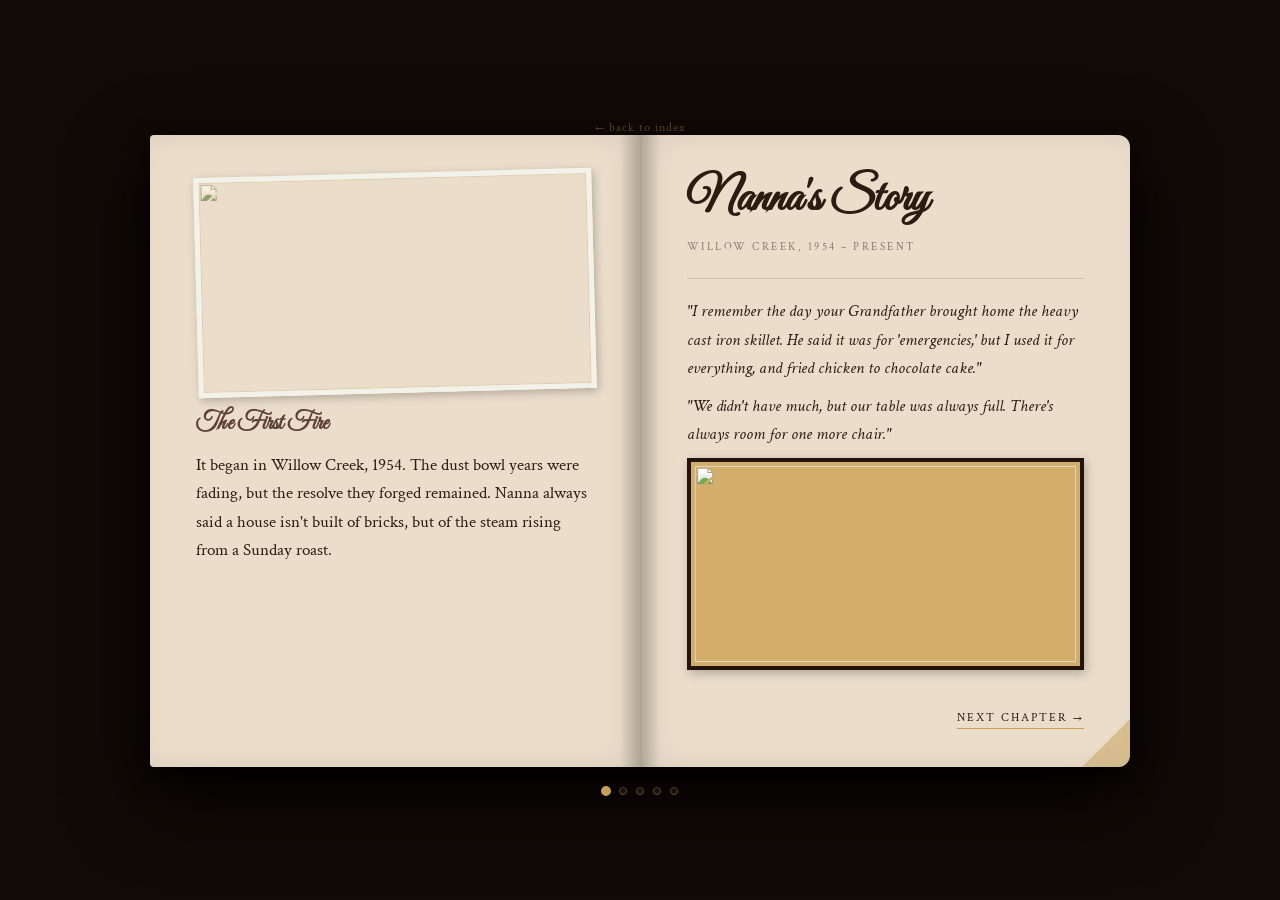
==== commit 2e001fbf: "final chnages" ====
--- a/about.html
+++ b/about.html
@@ -1,13 +1,13 @@
-<!DOCTYPE html>
+
 <html lang="en">
 <head>
 <meta charset="UTF-8">
 <meta name="viewport" content="width=device-width, initial-scale=1.0">
 <title>Nanna's Story | The Stable Heirloom</title>
-<link href="https://fonts.googleapis.com/css2?family=Crimson+Text:ital,wght@0,400;0,700;1,400&family=Great+Vibes&family=Caveat:wght@400;600&display=swap" rel="stylesheet">
+<link href="https://fonts.googleapis.com/css2?family=Crimson+Text:ital,wght@0,400;0,700;1,400&family=Great+Vibes&display=swap" rel="stylesheet">
 <style>
 *{box-sizing:border-box;margin:0;padding:0;}
-
+ 
 body{
   background:#120a07;
   font-family:'Crimson Text',serif;
@@ -19,10 +19,15 @@
   justify-content:center;
   padding:40px 16px;
 }
-
+ 
 /* ── BOOK WRAPPER ── */
-.book-wrap{width:100%;max-width:980px;position:relative;}
-
+.book-wrap{
+  width:100%;
+  max-width:980px;
+  position:relative;
+}
+ 
+/* The open book */
 .book{
   width:100%;
   aspect-ratio:1.55/1;
@@ -33,8 +38,8 @@
   box-shadow:0 30px 80px rgba(0,0,0,0.95),0 8px 24px rgba(0,0,0,0.7);
   overflow:hidden;
 }
-
-/* Pages */
+ 
+/* Left & right page panels */
 .page{
   flex:1;
   background:#eaddca;
@@ -46,209 +51,207 @@
   overflow:hidden;
   position:relative;
 }
-.page-left{border-right:1px solid rgba(0,0,0,0.1);box-shadow:inset -12px 0 28px rgba(0,0,0,0.08);}
-.page-right{box-shadow:inset 12px 0 28px rgba(0,0,0,0.08);}
-
-/* Spine */
+ 
+.page-left{
+  border-right:1px solid rgba(0,0,0,0.1);
+  box-shadow:inset -12px 0 28px rgba(0,0,0,0.08);
+}
+ 
+.page-right{
+  box-shadow:inset 12px 0 28px rgba(0,0,0,0.08);
+}
+ 
+/* Spine overlay */
 .spine{
-  position:absolute;left:50%;top:0;bottom:0;width:40px;
+  position:absolute;
+  left:50%;
+  top:0;bottom:0;
+  width:40px;
   transform:translateX(-50%);
-  background:linear-gradient(to right,rgba(0,0,0,0.0) 0%,rgba(0,0,0,0.18) 45%,rgba(0,0,0,0.18) 55%,rgba(0,0,0,0.0) 100%);
-  z-index:10;pointer-events:none;
-}
-
-/* Page turner */
-.page-turner{position:absolute;top:0;width:50%;height:100%;z-index:20;pointer-events:none;transform-origin:left center;display:none;}
-.page-turner.right-turn{left:50%;transform-origin:left center;background:#eaddca;background-image:url('https://www.transparenttextures.com/patterns/parchment.png');}
-.page-turner.left-turn{left:0%;transform-origin:right center;background:#eaddca;background-image:url('https://www.transparenttextures.com/patterns/parchment.png');}
-.page-turner::after{content:'';position:absolute;inset:0;background:linear-gradient(to left,rgba(0,0,0,0.0) 30%,rgba(0,0,0,0.28) 80%,rgba(0,0,0,0.42) 100%);pointer-events:none;}
-.page-turner.left-turn::after{background:linear-gradient(to right,rgba(0,0,0,0.0) 30%,rgba(0,0,0,0.28) 80%,rgba(0,0,0,0.42) 100%);}
-
-.page-shadow{position:absolute;top:0;height:100%;width:40%;z-index:19;pointer-events:none;opacity:0;display:none;}
-.page-shadow.shadow-right{left:50%;background:linear-gradient(to right,rgba(0,0,0,0.22) 0%,rgba(0,0,0,0.0) 100%);}
-.page-shadow.shadow-left{right:50%;background:linear-gradient(to left,rgba(0,0,0,0.22) 0%,rgba(0,0,0,0.0) 100%);}
-
+  background:linear-gradient(to right,
+    rgba(0,0,0,0.0) 0%,
+    rgba(0,0,0,0.18) 45%,
+    rgba(0,0,0,0.18) 55%,
+    rgba(0,0,0,0.0) 100%);
+  z-index:10;
+  pointer-events:none;
+}
+ 
+/* ── PAGE TURN OVERLAY ──
+   A half-page div that animates from scaleX(1)→scaleX(0) (forward)
+   or scaleX(0)→scaleX(1) (backward), with a gradient to simulate curl */
+.page-turner{
+  position:absolute;
+  top:0;
+  width:50%;
+  height:100%;
+  z-index:20;
+  pointer-events:none;
+  transform-origin:left center;
+  display:none;
+}
+ 
+.page-turner.right-turn{
+  left:50%;
+  transform-origin:left center;
+  background:#eaddca;
+  background-image:url('https://www.transparenttextures.com/patterns/parchment.png');
+}
+ 
+.page-turner.left-turn{
+  left:0%;
+  transform-origin:right center;
+  background:#eaddca;
+  background-image:url('https://www.transparenttextures.com/patterns/parchment.png');
+}
+ 
+/* Curl shadow inside the turning page */
+.page-turner::after{
+  content:'';
+  position:absolute;
+  inset:0;
+  background:linear-gradient(to left,
+    rgba(0,0,0,0.0) 30%,
+    rgba(0,0,0,0.28) 80%,
+    rgba(0,0,0,0.42) 100%);
+  pointer-events:none;
+}
+ 
+.page-turner.left-turn::after{
+  background:linear-gradient(to right,
+    rgba(0,0,0,0.0) 30%,
+    rgba(0,0,0,0.28) 80%,
+    rgba(0,0,0,0.42) 100%);
+}
+ 
+/* Shadow that falls on the static page beneath */
+.page-shadow{
+  position:absolute;
+  top:0;
+  height:100%;
+  width:40%;
+  z-index:19;
+  pointer-events:none;
+  opacity:0;
+  display:none;
+}
+ 
+.page-shadow.shadow-right{
+  left:50%;
+  background:linear-gradient(to right,rgba(0,0,0,0.22) 0%,rgba(0,0,0,0.0) 100%);
+}
+ 
+.page-shadow.shadow-left{
+  right:50%;
+  background:linear-gradient(to left,rgba(0,0,0,0.22) 0%,rgba(0,0,0,0.0) 100%);
+}
+ 
 /* ── TYPOGRAPHY ── */
 h1,h2,h3,h4{font-family:'Great Vibes',cursive;color:#5d4037;margin-bottom:12px;}
 h1.title-main{color:#2b1b12;font-size:3rem;line-height:1.1;}
+ 
 p{font-size:1.08rem;line-height:1.65;margin-bottom:10px;color:#2b1e16;}
+ 
 .subtitle{font-size:0.7rem;text-transform:uppercase;letter-spacing:2.5px;opacity:0.5;margin-bottom:10px;}
-.handwritten{font-style:italic;font-size:1.05rem;line-height:1.7;color:#3d2b1f;}
+ 
+.handwritten{font-style:italic;font-size:1.12rem;line-height:1.7;color:#3d2b1f;}
 .handwritten p{margin-bottom:9px;}
+ 
 hr{border:none;border-top:1px solid rgba(0,0,0,0.12);margin:12px 0;}
-
-/* ── ENHANCEMENT 1: POLAROID PHOTOS ── */
-.polaroid-wrap{
-  display:inline-block;
-  background:#fffdf4;
-  border:1px solid #e8dfc8;
-  padding:7px 7px 28px;
-  box-shadow:2px 4px 12px rgba(0,0,0,0.22);
-  position:relative;
-  transition:transform 0.3s ease,box-shadow 0.3s ease;
-  cursor:pointer;
-}
-.polaroid-wrap:hover{transform:rotate(0deg) scale(1.04)!important;box-shadow:4px 8px 20px rgba(0,0,0,0.32);}
-.polaroid-wrap img{display:block;width:100%;height:140px;object-fit:cover;filter:sepia(0.55) contrast(0.92);}
-.polaroid-caption{
-  position:absolute;bottom:6px;left:0;right:0;
-  text-align:center;
-  font-family:'Caveat',cursive;
-  font-size:0.82rem;
-  color:#5d4037;
-}
-
-/* ── ENHANCEMENT 2: WAX SEAL ── */
-.wax-seal{
-  width:64px;height:64px;
-  background:radial-gradient(circle at 38% 35%, #c62828, #6d0000);
-  border-radius:50%;
-  display:flex;align-items:center;justify-content:center;
-  box-shadow:0 3px 10px rgba(0,0,0,0.45),inset 0 1px 3px rgba(255,180,120,0.2);
-  cursor:pointer;
-  transition:transform 0.35s ease,box-shadow 0.35s ease;
-  position:relative;
-  flex-shrink:0;
-}
-.wax-seal:hover{transform:rotate(8deg) scale(1.1);box-shadow:0 6px 18px rgba(0,0,0,0.5);}
-.wax-seal-inner{
-  width:48px;height:48px;border-radius:50%;
-  border:1.5px solid rgba(255,200,150,0.25);
-  display:flex;align-items:center;justify-content:center;
-}
-.wax-seal-letter{font-family:'Great Vibes',cursive;font-size:1.5rem;color:rgba(255,230,200,0.85);}
-
-/* ── ENHANCEMENT 3: INK-REVEAL HOVER QUOTES ── */
-.ink-quote{
-  font-style:italic;font-size:1.05rem;line-height:1.7;
-  color:#3d2b1f;cursor:default;display:block;margin-bottom:9px;
-}
-.ink-quote span{position:relative;display:inline;}
-.ink-quote span::after{
-  content:'';position:absolute;bottom:-1px;left:0;
-  width:0;height:1.5px;
-  background:linear-gradient(to right,#8d6e63,#c5a059);
-  transition:width 0.5s ease;
-}
-.ink-quote:hover span::after{width:100%;}
-
-/* ── ENHANCEMENT 4: TORN PAGE EDGE (bottom of left page) ── */
-.torn-edge{
-  position:absolute;bottom:0;left:0;right:0;
-  height:18px;pointer-events:none;z-index:5;
-}
-.torn-edge svg{display:block;width:100%;height:18px;}
-
-/* ── ENHANCEMENT 5: STICKY NOTE ── */
-.sticky-note{
-  background:#fef3a0;
-  padding:10px 12px;
-  transform:rotate(1.8deg);
-  box-shadow:2px 3px 8px rgba(0,0,0,0.18);
-  font-family:'Caveat',cursive;
-  font-size:0.95rem;
-  color:#4e3c00;
-  line-height:1.5;
-  cursor:pointer;
-  transition:transform 0.25s ease,box-shadow 0.25s ease;
-  margin-top:10px;
-  position:relative;
-}
-.sticky-note::before{
-  content:'';position:absolute;top:-8px;left:50%;transform:translateX(-50%);
-  width:28px;height:10px;
-  background:rgba(255,240,140,0.7);
-  box-shadow:0 1px 3px rgba(0,0,0,0.15);
-}
-.sticky-note:hover{transform:rotate(0deg) scale(1.03);box-shadow:4px 6px 14px rgba(0,0,0,0.24);}
-
-/* ── ENHANCEMENT 6: COFFEE RING STAINS ── */
-.coffee-stain{
-  position:absolute;
-  border-radius:50%;
-  pointer-events:none;
-  border:5px solid rgba(110,65,20,0.12);
-  box-shadow:inset 0 0 0 2px rgba(110,65,20,0.09);
-}
-.coffee-stain::after{
-  content:'';position:absolute;
-  top:50%;left:50%;
-  transform:translate(-50%,-50%);
-  border-radius:50%;
-  border:2px solid rgba(110,65,20,0.07);
-}
-
-/* ── ENHANCEMENT 7: GOLD LOCKET ── */
-.locket-wrap{display:flex;flex-direction:column;align-items:center;cursor:pointer;margin-top:6px;}
-.locket-chain-svg{width:40px;height:22px;}
-.locket-body{
-  width:58px;height:58px;
-  border-radius:50%;
-  border:2px solid #c5a059;
-  background:radial-gradient(circle at 38% 35%, #f5e6b2, #b8860b 80%);
-  box-shadow:0 2px 10px rgba(0,0,0,0.35),inset 0 1px 4px rgba(255,240,180,0.5);
-  display:flex;align-items:center;justify-content:center;
-  transition:transform 0.4s ease;
-  position:relative;
-  overflow:hidden;
-}
-.locket-wrap:hover .locket-body{transform:scale(1.1) rotate(5deg);}
-.locket-front{
-  position:absolute;inset:0;
-  display:flex;align-items:center;justify-content:center;
-  transition:opacity 0.4s ease,transform 0.4s ease;
-  font-size:1.5rem;
-}
-.locket-back{
-  position:absolute;inset:0;
-  display:flex;align-items:center;justify-content:center;
-  opacity:0;
-  transform:scale(0.6);
-  transition:opacity 0.4s ease,transform 0.4s ease;
-  font-family:'Caveat',cursive;
-  font-size:0.6rem;
-  color:#4e2c00;
-  text-align:center;
-  padding:6px;
-  line-height:1.3;
-}
-.locket-wrap.open .locket-front{opacity:0;transform:scale(0.6);}
-.locket-wrap.open .locket-back{opacity:1;transform:scale(1);}
-.locket-label{font-family:'Caveat',cursive;font-size:0.72rem;color:#8d6e63;margin-top:4px;text-align:center;}
-
-/* ── FIELD NOTES ── */
+ 
 .field-notes{
-  background:rgba(255,255,255,0.18);
+  background:rgba(255,255,255,0.2);
   border:1px solid rgba(0,0,0,0.07);
   border-radius:3px;
-  padding:12px 15px;
+  padding:14px 16px;
   margin-top:10px;
-  font-size:1.02rem;
+  font-size:1.05rem;
   line-height:1.6;
 }
-
+ 
+.scrapbook-img{
+  width:100%;
+  max-height:220px;
+  object-fit:cover;
+  border:5px solid #fff;
+  box-shadow:2px 3px 10px rgba(0,0,0,0.25);
+  margin-bottom:16px;
+  display:block;
+  filter:sepia(0.6) contrast(0.9);
+}
+ 
+.rotate-l{transform:rotate(-1.5deg);}
+.rotate-r{transform:rotate(1.5deg);}
+ 
 /* ── NAV ── */
-.nav-row{display:flex;justify-content:space-between;align-items:center;margin-top:auto;padding-top:14px;}
+.nav-row{
+  display:flex;
+  justify-content:space-between;
+  align-items:center;
+  margin-top:auto;
+  padding-top:16px;
+}
+ 
 .btn-flip{
-  background:none;border:none;border-bottom:1px solid #c5a059;
-  color:#2b1b12;font-family:'Crimson Text',serif;font-size:0.78rem;
-  text-transform:uppercase;letter-spacing:2px;cursor:pointer;padding:0 0 3px;
+  background:none;
+  border:none;
+  border-bottom:1px solid #c5a059;
+  color:#2b1b12;
+  font-family:'Crimson Text',serif;
+  font-size:0.78rem;
+  text-transform:uppercase;
+  letter-spacing:2px;
+  cursor:pointer;
+  padding:0 0 3px;
   transition:color 0.2s;
 }
 .btn-flip:hover{color:#c5a059;}
 .btn-flip:disabled{opacity:0.25;cursor:default;border-bottom-color:rgba(0,0,0,0.15);}
-
+ 
 /* ── DOTS ── */
-.dots{display:flex;gap:9px;justify-content:center;margin-top:20px;}
-.dot{width:8px;height:8px;border-radius:50%;background:rgba(197,160,89,0.2);border:1px solid #c5a059;cursor:pointer;transition:background 0.25s,transform 0.2s;}
+.dots{
+  display:flex;
+  gap:9px;
+  justify-content:center;
+  margin-top:20px;
+}
+.dot{
+  width:8px;height:8px;
+  border-radius:50%;
+  background:rgba(197,160,89,0.2);
+  border:1px solid #c5a059;
+  cursor:pointer;
+  transition:background 0.25s,transform 0.2s;
+}
 .dot.on{background:#c5a059;transform:scale(1.25);}
-
-/* Corner curl */
-.corner{position:absolute;bottom:0;right:0;width:0;height:0;border-style:solid;border-width:0 0 48px 48px;border-color:transparent transparent rgba(197,160,89,0.5) transparent;cursor:pointer;z-index:30;transition:border-width 0.2s;}
+ 
+/* Corner page-curl hint */
+.corner{
+  position:absolute;
+  bottom:0;right:0;
+  width:0;height:0;
+  border-style:solid;
+  border-width:0 0 48px 48px;
+  border-color:transparent transparent rgba(197,160,89,0.5) transparent;
+  cursor:pointer;
+  z-index:30;
+  transition:border-width 0.2s;
+}
 .corner:hover{border-width:0 0 62px 62px;border-color:transparent transparent rgba(197,160,89,0.8) transparent;}
-.corner-left{position:absolute;bottom:0;left:0;width:0;height:0;border-style:solid;border-width:48px 48px 0 0;border-color:transparent rgba(197,160,89,0.5) transparent transparent;cursor:pointer;z-index:30;transition:border-width 0.2s;}
+ 
+.corner-left{
+  position:absolute;
+  bottom:0;left:0;
+  width:0;height:0;
+  border-style:solid;
+  border-width:48px 48px 0 0;
+  border-color:transparent rgba(197,160,89,0.5) transparent transparent;
+  cursor:pointer;
+  z-index:30;
+  transition:border-width 0.2s;
+}
 .corner-left:hover{border-width:62px 62px 0 0;border-color:transparent rgba(197,160,89,0.8) transparent transparent;}
-
+ 
 @media(max-width:600px){
   .book{flex-direction:column;aspect-ratio:auto;border-radius:6px;}
   .page{padding:28px 22px;}
@@ -258,24 +261,35 @@
 </style>
 </head>
 <body>
-
+<a href="index.html" style="display:block; margin-top:14px; text-align:center; font-family:'Crimson Text',serif; font-size:0.78rem; color:rgba(197,160,89,0.5); text-decoration:none; letter-spacing:1px;" onmouseover="this.style.color='#c5a059'" onmouseout="this.style.color='rgba(197,160,89,0.5)'">← back to index</a>
+ 
 <div class="book-wrap">
   <div class="book" id="book">
     <div class="page page-left"  id="pageL"></div>
     <div class="page page-right" id="pageR"></div>
+ 
+    <!-- The sweeping page-turn flap -->
     <div class="page-turner" id="turner"></div>
-    <div class="page-shadow"  id="pShadow"></div>
+ 
+    <!-- Shadow cast on the underlying page -->
+    <div class="page-shadow" id="pShadow"></div>
+ 
     <div class="spine"></div>
+ 
     <div class="corner"      id="cornerR"></div>
-    <div class="corner-left" id="cornerL"></div>
+    <div
+$0 class="corner-left" id="cornerL"></div>
   </div>
   <div class="dots" id="dots"></div>
 </div>
-
+ 
 <script>
 (function(){
-  var TOTAL=5, cur=0, busy=false, DUR=480;
-
+  var TOTAL = 5;
+  var cur   = 0;
+  var busy  = false;
+  var DUR   = 480; // ms
+ 
   var pageL   = document.getElementById('pageL');
   var pageR   = document.getElementById('pageR');
   var turner  = document.getElementById('turner');
@@ -283,845 +297,94 @@
   var cornerR = document.getElementById('cornerR');
   var cornerL = document.getElementById('cornerL');
   var dotsEl  = document.getElementById('dots');
-
-  /* ── torn edge SVG ── */
-  var tornSVG = `<div class="torn-edge"><svg viewBox="0 0 500 18" preserveAspectRatio="none" xmlns="http://www.w3.org/2000/svg"><polygon points="0,0 15,10 30,3 45,12 60,4 75,14 90,5 105,11 120,2 135,9 150,14 165,5 180,12 195,3 210,10 225,6 240,13 255,4 270,11 285,7 300,14 315,3 330,10 345,5 360,13 375,6 390,12 405,4 420,11 435,7 450,14 465,3 480,10 500,6 500,18 0,18" fill="#eaddca"/></svg></div>`;
-
-  /* ── coffee stain helper ── */
-  function coffeeStain(top,left,size,opacity){
-    return `<div class="coffee-stain" style="top:${top}px;left:${left}px;width:${size}px;height:${size}px;opacity:${opacity};"></div>`;
-  }
-
-  /* ── Rich illustrated scenes ── */
-  var scenes = {
-
-    /* Nanna portrait — elderly woman at kitchen table, warm lamp light */
-    nanna: `<svg viewBox="0 0 220 155" xmlns="http://www.w3.org/2000/svg" style="display:block;width:100%;height:100%;">
-      <defs><radialGradient id="lamp" cx="72%" cy="30%" r="55%"><stop offset="0%" stop-color="#f0d080" stop-opacity="0.55"/><stop offset="100%" stop-color="#c8944a" stop-opacity="0"/></radialGradient></defs>
-      <!-- warm bg wall -->
-      <rect width="220" height="155" fill="#b07840"/>
-      <rect x="0" y="100" width="220" height="55" fill="#7a4e20"/>
-      <!-- wallpaper stripe suggestion -->
-      <line x1="0" y1="0" x2="0" y2="100" stroke="#c08840" stroke-width="18" opacity=".35"/>
-      <line x1="22" y1="0" x2="22" y2="100" stroke="#c08840" stroke-width="18" opacity=".35"/>
-      <line x1="44" y1="0" x2="44" y2="100" stroke="#c08840" stroke-width="18" opacity=".35"/>
-      <line x1="66" y1="0" x2="66" y2="100" stroke="#c08840" stroke-width="18" opacity=".35"/>
-      <line x1="88" y1="0" x2="88" y2="100" stroke="#c08840" stroke-width="18" opacity=".35"/>
-      <line x1="110" y1="0" x2="110" y2="100" stroke="#c08840" stroke-width="18" opacity=".35"/>
-      <line x1="132" y1="0" x2="132" y2="100" stroke="#c08840" stroke-width="18" opacity=".35"/>
-      <line x1="154" y1="0" x2="154" y2="100" stroke="#c08840" stroke-width="18" opacity=".35"/>
-      <line x1="176" y1="0" x2="176" y2="100" stroke="#c08840" stroke-width="18" opacity=".35"/>
-      <line x1="198" y1="0" x2="198" y2="100" stroke="#c08840" stroke-width="18" opacity=".35"/>
-      <!-- lamp glow overlay -->
-      <rect width="220" height="155" fill="url(#lamp)"/>
-      <!-- table -->
-      <rect x="30" y="102" width="160" height="10" rx="2" fill="#5a3810"/>
-      <rect x="55" y="112" width="8" height="38" fill="#4a2e0c"/>
-      <rect x="157" y="112" width="8" height="38" fill="#4a2e0c"/>
-      <!-- bowl on table -->
-      <ellipse cx="155" cy="103" rx="18" ry="7" fill="#c8742a"/>
-      <ellipse cx="155" cy="100" rx="18" ry="6" fill="#d4843a"/>
-      <ellipse cx="155" cy="99" rx="14" ry="4" fill="#e8a050" opacity=".6"/>
-      <!-- cup -->
-      <rect x="82" y="93" width="14" height="12" rx="2" fill="#e8d8b0"/>
-      <path d="M96 97 Q102 97 102 103 Q102 107 96 107" fill="none" stroke="#c8b890" stroke-width="1.5"/>
-      <ellipse cx="89" cy="94" rx="7" ry="2.5" fill="#d0c8a0"/>
-      <!-- steam curls -->
-      <path d="M87 90 Q84 85 87 80" fill="none" stroke="#e8e0c8" stroke-width="1" opacity=".5"/>
-      <path d="M91 89 Q94 83 91 78" fill="none" stroke="#e8e0c8" stroke-width="1" opacity=".4"/>
-      <!-- NANNA body — seated, apron -->
-      <!-- dress/body -->
-      <path d="M88 150 Q84 120 80 108 Q90 104 110 104 Q130 104 140 108 Q136 120 132 150Z" fill="#4a3060"/>
-      <!-- apron -->
-      <path d="M95 150 Q93 125 91 112 Q110 108 129 112 Q127 125 125 150Z" fill="#e8d8b8" opacity=".85"/>
-      <!-- apron bow at waist -->
-      <ellipse cx="110" cy="118" rx="12" ry="4" fill="#e0c89a"/>
-      <path d="M98 118 Q94 114 96 110" fill="none" stroke="#e0c89a" stroke-width="2"/>
-      <path d="M122 118 Q126 114 124 110" fill="none" stroke="#e0c89a" stroke-width="2"/>
-      <!-- neck -->
-      <rect x="105" y="90" width="10" height="14" rx="4" fill="#c8905a"/>
-      <!-- head -->
-      <ellipse cx="110" cy="80" rx="18" ry="20" fill="#c8905a"/>
-      <!-- white hair — fluffy bun style -->
-      <ellipse cx="110" cy="62" rx="20" ry="14" fill="#e8e4dc"/>
-      <ellipse cx="96" cy="68" rx="10" ry="8" fill="#dedad2"/>
-      <ellipse cx="124" cy="68" rx="10" ry="8" fill="#dedad2"/>
-      <ellipse cx="110" cy="58" rx="14" ry="10" fill="#f0ece6"/>
-      <!-- bun -->
-      <ellipse cx="110" cy="57" rx="9" ry="7" fill="#e0dbd2"/>
-      <!-- face details -->
-      <!-- eyes — gentle, slightly tired, kind -->
-      <ellipse cx="103" cy="80" rx="3.5" ry="2.5" fill="#f5e8d5"/>
-      <ellipse cx="117" cy="80" rx="3.5" ry="2.5" fill="#f5e8d5"/>
-      <ellipse cx="103" cy="80" rx="2.2" ry="1.8" fill="#4a2e10"/>
-      <ellipse cx="117" cy="80" rx="2.2" ry="1.8" fill="#4a2e10"/>
-      <circle cx="104" cy="79.5" r="0.7" fill="#fff" opacity=".7"/>
-      <circle cx="118" cy="79.5" r="0.7" fill="#fff" opacity=".7"/>
-      <!-- crow's feet / gentle wrinkles -->
-      <path d="M107 79 Q110 78 113 79" fill="none" stroke="#b07848" stroke-width="0.5" opacity=".5"/>
-      <path d="M100 82 Q98 80 99 78" fill="none" stroke="#b07848" stroke-width="0.5" opacity=".4"/>
-      <path d="M120 82 Q122 80 121 78" fill="none" stroke="#b07848" stroke-width="0.5" opacity=".4"/>
-      <!-- nose -->
-      <path d="M108 83 Q110 86 112 83" fill="none" stroke="#a06840" stroke-width="1" opacity=".6"/>
-      <!-- warm smile -->
-      <path d="M104 89 Q110 94 116 89" fill="none" stroke="#9a5830" stroke-width="1.5"/>
-      <!-- rosy cheeks -->
-      <ellipse cx="100" cy="86" rx="5" ry="3" fill="#d4826a" opacity=".25"/>
-      <ellipse cx="120" cy="86" rx="5" ry="3" fill="#d4826a" opacity=".25"/>
-      <!-- glasses -->
-      <ellipse cx="103" cy="80" rx="6" ry="5" fill="none" stroke="#5a3820" stroke-width="1.2"/>
-      <ellipse cx="117" cy="80" rx="6" ry="5" fill="none" stroke="#5a3820" stroke-width="1.2"/>
-      <line x1="109" y1="80" x2="111" y2="80" stroke="#5a3820" stroke-width="1.2"/>
-      <line x1="97" y1="80" x2="93" y2="78" stroke="#5a3820" stroke-width="1"/>
-      <line x1="123" y1="80" x2="127" y2="78" stroke="#5a3820" stroke-width="1"/>
-      <!-- left arm — holding wooden spoon -->
-      <path d="M88 108 Q78 118 72 128" fill="none" stroke="#c8905a" stroke-width="7" stroke-linecap="round"/>
-      <line x1="72" y1="128" x2="66" y2="148" stroke="#7a4e18" stroke-width="2.5" stroke-linecap="round"/>
-      <ellipse cx="68" cy="150" rx="5" ry="3" fill="#8a5c20" opacity=".7"/>
-      <!-- right arm resting on table -->
-      <path d="M132 108 Q142 116 148 120" fill="none" stroke="#c8905a" stroke-width="7" stroke-linecap="round"/>
-      <!-- window behind left -->
-      <rect x="5" y="10" width="38" height="52" rx="2" fill="#b8d4f0" opacity=".5" stroke="#8a6030" stroke-width="1.5"/>
-      <line x1="24" y1="10" x2="24" y2="62" stroke="#8a6030" stroke-width="1"/>
-      <line x1="5" y1="36" x2="43" y2="36" stroke="#8a6030" stroke-width="1"/>
-      <!-- curtain left -->
-      <path d="M5 10 Q2 30 5 62" fill="#c87840" opacity=".5"/>
-      <path d="M43 10 Q46 30 43 62" fill="#c87840" opacity=".5"/>
-    </svg>`,
-
-    /* Young Nanna in the kitchen — 1954, vibrant, at the stove */
-    kitchen: `<svg viewBox="0 0 220 145" xmlns="http://www.w3.org/2000/svg" style="display:block;width:100%;height:100%;">
-      <defs><radialGradient id="stoveglow" cx="40%" cy="60%" r="50%"><stop offset="0%" stop-color="#f08030" stop-opacity="0.4"/><stop offset="100%" stop-color="#c07030" stop-opacity="0"/></radialGradient></defs>
-      <!-- floor and wall -->
-      <rect width="220" height="145" fill="#d4a860"/>
-      <rect x="0" y="95" width="220" height="50" fill="#8a5c24"/>
-      <!-- checkerboard floor hint -->
-      <rect x="0" y="110" width="22" height="22" fill="#7a5020" opacity=".4"/>
-      <rect x="44" y="110" width="22" height="22" fill="#7a5020" opacity=".4"/>
-      <rect x="88" y="110" width="22" height="22" fill="#7a5020" opacity=".4"/>
-      <rect x="132" y="110" width="22" height="22" fill="#7a5020" opacity=".4"/>
-      <rect x="176" y="110" width="22" height="22" fill="#7a5020" opacity=".4"/>
-      <rect x="22" y="132" width="22" height="13" fill="#7a5020" opacity=".4"/>
-      <rect x="66" y="132" width="22" height="13" fill="#7a5020" opacity=".4"/>
-      <rect x="110" y="132" width="22" height="13" fill="#7a5020" opacity=".4"/>
-      <rect x="154" y="132" width="22" height="13" fill="#7a5020" opacity=".4"/>
-      <!-- big cast iron stove -->
-      <rect x="10" y="58" width="78" height="46" rx="3" fill="#3a3030" stroke="#201818" stroke-width="1.5"/>
-      <rect x="14" y="62" width="70" height="20" rx="2" fill="#2a2020"/>
-      <circle cx="28" cy="72" r="9" fill="#1a1010" stroke="#4a3030" stroke-width="1"/>
-      <circle cx="28" cy="72" r="5" fill="#c04020" opacity=".7"/>
-      <circle cx="56" cy="72" r="9" fill="#1a1010" stroke="#4a3030" stroke-width="1"/>
-      <circle cx="56" cy="72" r="5" fill="#c04020" opacity=".5"/>
-      <rect x="14" y="84" width="70" height="18" rx="1" fill="#2e2424" stroke="#1a1818" stroke-width="1"/>
-      <!-- oven door handle -->
-      <rect x="34" y="88" width="30" height="4" rx="2" fill="#8a7060"/>
-      <!-- stove glow -->
-      <rect x="10" y="58" width="78" height="46" fill="url(#stoveglow)"/>
-      <!-- big pot on stove -->
-      <ellipse cx="28" cy="62" rx="14" ry="5" fill="#4a3828"/>
-      <ellipse cx="28" cy="60" rx="14" ry="4.5" fill="#5a4838"/>
-      <!-- steam -->
-      <path d="M22 55 Q19 48 22 41" fill="none" stroke="#e8e0d0" stroke-width="1.5" opacity=".5"/>
-      <path d="M28 53 Q31 46 28 39" fill="none" stroke="#e8e0d0" stroke-width="1.5" opacity=".4"/>
-      <path d="M34 55 Q37 48 34 41" fill="none" stroke="#e8e0d0" stroke-width="1.5" opacity=".4"/>
-      <!-- kitchen shelf with jars -->
-      <rect x="110" y="20" width="100" height="6" rx="1" fill="#7a5020"/>
-      <rect x="116" y="8" width="12" height="12" rx="1" fill="#c8d870" stroke="#8a9030" stroke-width="1"/>
-      <rect x="132" y="10" width="10" height="10" rx="1" fill="#d4905a" stroke="#9a6030" stroke-width="1"/>
-      <rect x="146" y="7" width="14" height="13" rx="1" fill="#e8d880" stroke="#a89040" stroke-width="1"/>
-      <rect x="164" y="9" width="11" height="11" rx="1" fill="#b8d8a0" stroke="#789050" stroke-width="1"/>
-      <rect x="179" y="11" width="10" height="9" rx="1" fill="#d4c890" stroke="#a09848" stroke-width="1"/>
-      <!-- window -->
-      <rect x="118" y="30" width="50" height="40" rx="2" fill="#c8e4f8" opacity=".8" stroke="#7a5020" stroke-width="1.5"/>
-      <line x1="143" y1="30" x2="143" y2="70" stroke="#7a5020" stroke-width="1"/>
-      <line x1="118" y1="50" x2="168" y2="50" stroke="#7a5020" stroke-width="1"/>
-      <!-- outside-window greenery -->
-      <ellipse cx="130" cy="40" rx="9" ry="8" fill="#6a9030" opacity=".6"/>
-      <ellipse cx="155" cy="38" rx="8" ry="7" fill="#5a8020" opacity=".5"/>
-      <!-- YOUNG NANNA — 1950s housewife, dark hair, apron, stirring -->
-      <!-- body dress - 50s style full skirt -->
-      <path d="M94 145 Q88 115 84 100 Q100 95 116 95 Q132 95 136 100 Q132 115 126 145Z" fill="#5a6898"/>
-      <!-- full skirt flare -->
-      <path d="M86 118 Q75 125 72 145 L126 145 Q122 125 114 118Z" fill="#6878a8" opacity=".8"/>
-      <!-- apron -->
-      <path d="M98 145 Q96 118 94 104 Q105 100 116 100 Q127 100 126 104 Q124 118 122 145Z" fill="#f0e8d0" opacity=".9"/>
-      <rect x="100" y="103" width="30" height="5" rx="1" fill="#e0d0b0"/>
-      <!-- apron bow strings at sides -->
-      <path d="M94 108 Q86 106 82 112" fill="none" stroke="#f0e8d0" stroke-width="1.5"/>
-      <path d="M126 108 Q134 106 138 112" fill="none" stroke="#f0e8d0" stroke-width="1.5"/>
-      <!-- right arm reaching to stove, stirring -->
-      <path d="M94 100 Q80 96 68 92" fill="none" stroke="#c8906a" stroke-width="7" stroke-linecap="round"/>
-      <!-- wooden spoon -->
-      <line x1="68" y1="92" x2="44" y2="68" stroke="#9a6830" stroke-width="2.5" stroke-linecap="round"/>
-      <ellipse cx="42" cy="66" rx="5" ry="3.5" fill="#7a5020" opacity=".8"/>
-      <!-- left arm at side -->
-      <path d="M126 100 Q136 108 140 118" fill="none" stroke="#c8906a" stroke-width="7" stroke-linecap="round"/>
-      <!-- neck -->
-      <rect x="108" y="80" width="10" height="16" rx="4" fill="#c8906a"/>
-      <!-- collar / blouse neckline -->
-      <path d="M104 96 Q113 100 122 96" fill="none" stroke="#e0d0b0" stroke-width="1.5"/>
-      <!-- head -->
-      <ellipse cx="113" cy="68" rx="17" ry="18" fill="#c8906a"/>
-      <!-- dark hair — 1950s style, waves pinned up -->
-      <ellipse cx="113" cy="53" rx="19" ry="13" fill="#2a1a0a"/>
-      <ellipse cx="97" cy="60" rx="8" ry="10" fill="#2a1a0a"/>
-      <ellipse cx="129" cy="60" rx="8" ry="9" fill="#2a1a0a"/>
-      <!-- hair wave detail -->
-      <path d="M96 56 Q102 52 108 56 Q114 60 120 56 Q126 52 130 56" fill="none" stroke="#4a3020" stroke-width="1" opacity=".5"/>
-      <!-- hair pin -->
-      <line x1="118" y1="52" x2="126" y2="50" stroke="#c5a059" stroke-width="1.5"/>
-      <circle cx="126" cy="50" r="2" fill="#c5a059"/>
-      <!-- young face — bright eyes, rosy cheeks, small smile -->
-      <ellipse cx="106" cy="68" rx="3" ry="2.5" fill="#f5e0c8"/>
-      <ellipse cx="120" cy="68" rx="3" ry="2.5" fill="#f5e0c8"/>
-      <ellipse cx="106" cy="68" rx="1.8" ry="1.6" fill="#2a1808"/>
-      <ellipse cx="120" cy="68" rx="1.8" ry="1.6" fill="#2a1808"/>
-      <circle cx="106.8" cy="67.4" r="0.6" fill="#fff" opacity=".8"/>
-      <circle cx="120.8" cy="67.4" r="0.6" fill="#fff" opacity=".8"/>
-      <!-- lashes top -->
-      <path d="M103 66 Q106 64 109 66" fill="none" stroke="#2a1808" stroke-width="0.8"/>
-      <path d="M117 66 Q120 64 123 66" fill="none" stroke="#2a1808" stroke-width="0.8"/>
-      <!-- nose -->
-      <path d="M111 72 Q113 75 115 72" fill="none" stroke="#a07050" stroke-width="0.8" opacity=".6"/>
-      <!-- bright smile -->
-      <path d="M107 76 Q113 81 119 76" fill="none" stroke="#9a5838" stroke-width="1.5"/>
-      <!-- rosy cheeks -->
-      <ellipse cx="100" cy="73" rx="5" ry="3" fill="#d8806a" opacity=".28"/>
-      <ellipse cx="126" cy="73" rx="5" ry="3" fill="#d8806a" opacity=".28"/>
-      <!-- eyebrows — arched, young -->
-      <path d="M102 63 Q106 61 110 63" fill="none" stroke="#2a1808" stroke-width="1.2"/>
-      <path d="M116 63 Q120 61 124 63" fill="none" stroke="#2a1808" stroke-width="1.2"/>
-    </svg>`,
-
-    /* Valley field at golden hour — man walking crop rows */
-    field: `<svg viewBox="0 0 220 145" xmlns="http://www.w3.org/2000/svg" style="display:block;width:100%;height:100%;">
-      <defs><radialGradient id="sun" cx="82%" cy="18%" r="40%"><stop offset="0%" stop-color="#f8d060" stop-opacity="0.7"/><stop offset="60%" stop-color="#e89030" stop-opacity="0.2"/><stop offset="100%" stop-color="#c07020" stop-opacity="0"/></radialGradient></defs>
-      <!-- sky gradient suggestion via layered rects -->
-      <rect width="220" height="145" fill="#d4aa58"/>
-      <rect width="220" height="80" fill="#c89040" opacity=".5"/>
-      <rect width="220" height="50" fill="#e8b850" opacity=".3"/>
-      <!-- sun disk -->
-      <circle cx="180" cy="26" r="20" fill="#f0c840" opacity=".9"/>
-      <circle cx="180" cy="26" r="14" fill="#f8e060"/>
-      <!-- sun rays -->
-      <line x1="180" y1="2" x2="180" y2="10" stroke="#f8d860" stroke-width="1.5" opacity=".6"/>
-      <line x1="197" y1="9" x2="191" y2="15" stroke="#f8d860" stroke-width="1.5" opacity=".6"/>
-      <line x1="204" y1="26" x2="196" y2="26" stroke="#f8d860" stroke-width="1.5" opacity=".6"/>
-      <line x1="163" y1="9" x2="169" y2="15" stroke="#f8d860" stroke-width="1.5" opacity=".6"/>
-      <line x1="156" y1="26" x2="164" y2="26" stroke="#f8d860" stroke-width="1.5" opacity=".6"/>
-      <rect fill="url(#sun)" width="220" height="145"/>
-      <!-- rolling hills horizon -->
-      <ellipse cx="60" cy="90" rx="90" ry="30" fill="#9aaa30" opacity=".5"/>
-      <ellipse cx="170" cy="85" rx="80" ry="28" fill="#8a9a28" opacity=".4"/>
-      <!-- ground / field -->
-      <rect x="0" y="88" width="220" height="57" fill="#7a5c18"/>
-      <!-- crop rows — perspective lines -->
-      <line x1="110" y1="88" x2="10" y2="145" stroke="#9a7820" stroke-width="1.5" opacity=".7"/>
-      <line x1="110" y1="88" x2="50" y2="145" stroke="#9a7820" stroke-width="1.5" opacity=".7"/>
-      <line x1="110" y1="88" x2="90" y2="145" stroke="#9a7820" stroke-width="1.5" opacity=".7"/>
-      <line x1="110" y1="88" x2="130" y2="145" stroke="#9a7820" stroke-width="1.5" opacity=".7"/>
-      <line x1="110" y1="88" x2="170" y2="145" stroke="#9a7820" stroke-width="1.5" opacity=".7"/>
-      <line x1="110" y1="88" x2="210" y2="145" stroke="#9a7820" stroke-width="1.5" opacity=".7"/>
-      <!-- crop plants along rows -->
-      <ellipse cx="50" cy="118" rx="7" ry="5" fill="#6a8820" opacity=".8"/>
-      <ellipse cx="72" cy="112" rx="6" ry="4" fill="#6a8820" opacity=".7"/>
-      <ellipse cx="95" cy="107" rx="5" ry="3.5" fill="#6a8820" opacity=".7"/>
-      <ellipse cx="150" cy="107" rx="5" ry="3.5" fill="#6a8820" opacity=".7"/>
-      <ellipse cx="168" cy="112" rx="6" ry="4" fill="#6a8820" opacity=".7"/>
-      <ellipse cx="190" cy="118" rx="7" ry="5" fill="#6a8820" opacity=".8"/>
-      <!-- large oak tree left -->
-      <rect x="22" y="50" width="7" height="45" fill="#5a3e10"/>
-      <ellipse cx="26" cy="48" rx="22" ry="26" fill="#4a6818"/>
-      <ellipse cx="14" cy="60" rx="14" ry="18" fill="#3a5810" opacity=".8"/>
-      <ellipse cx="38" cy="55" rx="16" ry="20" fill="#5a7820" opacity=".7"/>
-      <!-- GRANDFATHER — silhouette, hat, boots, walking the rows -->
-      <!-- shadow -->
-      <ellipse cx="134" cy="138" rx="12" ry="4" fill="#4a3010" opacity=".4"/>
-      <!-- boots -->
-      <rect x="126" y="130" width="8" height="12" rx="2" fill="#3a2810"/>
-      <rect x="136" y="128" width="8" height="14" rx="2" fill="#3a2810"/>
-      <!-- trousers -->
-      <rect x="125" y="108" width="10" height="24" rx="2" fill="#4a5848"/>
-      <rect x="135" y="108" width="10" height="26" rx="2" fill="#4a5848"/>
-      <!-- coat/shirt -->
-      <rect x="122" y="86" width="24" height="26" rx="3" fill="#5a6858"/>
-      <!-- left arm forward, carrying hat-tool -->
-      <path d="M122 90 Q112 96 108 104" fill="none" stroke="#5a6858" stroke-width="6" stroke-linecap="round"/>
-      <!-- right arm back -->
-      <path d="M146 90 Q154 96 156 108" fill="none" stroke="#5a6858" stroke-width="6" stroke-linecap="round"/>
-      <!-- neck -->
-      <rect x="130" y="76" width="8" height="12" rx="3" fill="#c8906a"/>
-      <!-- head -->
-      <ellipse cx="134" cy="70" rx="12" ry="13" fill="#c8906a"/>
-      <!-- wide brim hat -->
-      <ellipse cx="134" cy="58" rx="18" ry="5" fill="#4a3010"/>
-      <ellipse cx="134" cy="55" rx="13" ry="8" fill="#5a4018"/>
-      <!-- barn in background -->
-      <rect x="160" y="68" width="45" height="32" fill="#8a3820"/>
-      <polygon points="160,68 182,50 205,68" fill="#6a2810"/>
-      <rect x="175" y="80" width="12" height="20" rx="1" fill="#3a1808"/>
-      <rect x="163" y="72" width="10" height="10" rx="1" fill="#c87030" opacity=".5"/>
-      <rect x="190" y="72" width="10" height="10" rx="1" fill="#c87030" opacity=".5"/>
-      <!-- fence line -->
-      <line x1="70" y1="90" x2="70" y2="106" stroke="#8a6020" stroke-width="1.5"/>
-      <line x1="82" y1="90" x2="82" y2="106" stroke="#8a6020" stroke-width="1.5"/>
-      <line x1="70" y1="95" x2="110" y2="95" stroke="#8a6020" stroke-width="1.2"/>
-      <line x1="70" y1="102" x2="110" y2="102" stroke="#8a6020" stroke-width="1"/>
-      <line x1="94" y1="90" x2="94" y2="106" stroke="#8a6020" stroke-width="1.5"/>
-    </svg>`,
-
-    /* Harvest festival — pumpkins, haystacks, market stalls, autumn colours */
-    harvest: `<svg viewBox="0 0 220 145" xmlns="http://www.w3.org/2000/svg" style="display:block;width:100%;height:100%;">
-      <defs><radialGradient id="hsun" cx="75%" cy="15%" r="45%"><stop offset="0%" stop-color="#f8e080" stop-opacity="0.6"/><stop offset="100%" stop-color="#e09040" stop-opacity="0"/></radialGradient></defs>
-      <!-- sky -->
-      <rect width="220" height="145" fill="#e0a848"/>
-      <rect width="220" height="70" fill="#c88030" opacity=".4"/>
-      <rect fill="url(#hsun)" width="220" height="145"/>
-      <!-- clouds -->
-      <ellipse cx="40" cy="22" rx="28" ry="10" fill="#f0e0b0" opacity=".5"/>
-      <ellipse cx="26" cy="24" rx="16" ry="8" fill="#f0e0b0" opacity=".4"/>
-      <ellipse cx="55" cy="25" rx="14" ry="7" fill="#f0e0b0" opacity=".4"/>
-      <ellipse cx="155" cy="18" rx="20" ry="8" fill="#f0e0b0" opacity=".4"/>
-      <!-- ground -->
-      <rect x="0" y="88" width="220" height="57" fill="#7a5010"/>
-      <!-- scattered straw on ground -->
-      <line x1="10" y1="98" x2="30" y2="95" stroke="#c8a030" stroke-width="1" opacity=".6"/>
-      <line x1="50" y1="102" x2="72" y2="99" stroke="#c8a030" stroke-width="1" opacity=".5"/>
-      <line x1="140" y1="100" x2="165" y2="97" stroke="#c8a030" stroke-width="1" opacity=".6"/>
-      <line x1="180" y1="104" x2="200" y2="101" stroke="#c8a030" stroke-width="1" opacity=".5"/>
-      <!-- haystack 1 left -->
-      <ellipse cx="28" cy="102" rx="22" ry="14" fill="#d4a030"/>
-      <ellipse cx="28" cy="97" rx="18" ry="10" fill="#e0b040"/>
-      <ellipse cx="28" cy="93" rx="12" ry="7" fill="#e8c050"/>
-      <!-- haystack 2 right -->
-      <ellipse cx="190" cy="100" rx="18" ry="12" fill="#d4a030"/>
-      <ellipse cx="190" cy="96" rx="14" ry="8" fill="#e0b040"/>
-      <!-- PUMPKINS — varied sizes, grouped centre-left -->
-      <!-- big pumpkin -->
-      <ellipse cx="98" cy="114" rx="18" ry="14" fill="#d46820"/>
-      <ellipse cx="87" cy="112" rx="8" ry="11" fill="#c05c18" opacity=".6"/>
-      <ellipse cx="109" cy="112" rx="8" ry="11" fill="#c05c18" opacity=".6"/>
-      <ellipse cx="98" cy="114" rx="6" ry="10" fill="#e07828" opacity=".7"/>
-      <rect x="96" y="100" width="4" height="7" rx="2" fill="#3a5010"/>
-      <path d="M100 104 Q106 98 112 100" fill="none" stroke="#3a5010" stroke-width="1.5"/>
-      <!-- medium pumpkin -->
-      <ellipse cx="122" cy="118" rx="13" ry="10" fill="#c85c18"/>
-      <ellipse cx="115" cy="117" rx="6" ry="8" fill="#b05010" opacity=".6"/>
-      <ellipse cx="129" cy="117" rx="6" ry="8" fill="#b05010" opacity=".6"/>
-      <rect x="120" y="108" width="3" height="6" rx="1" fill="#3a5010"/>
-      <!-- small pumpkin -->
-      <ellipse cx="80" cy="120" rx="9" ry="7" fill="#d47028"/>
-      <ellipse cx="80" cy="120" rx="4" ry="6" fill="#e07830" opacity=".6"/>
-      <rect x="79" y="113" width="2.5" height="5" rx="1" fill="#3a5010"/>
-      <!-- market stall banner -->
-      <rect x="60" y="48" width="3" height="45" fill="#5a3810"/>
-      <rect x="155" y="48" width="3" height="45" fill="#5a3810"/>
-      <rect x="60" y="48" width="98" height="6" rx="1" fill="#8a3020"/>
-      <!-- bunting triangles -->
-      <polygon points="63,54 70,54 66.5,62" fill="#e84020" opacity=".8"/>
-      <polygon points="72,54 79,54 75.5,62" fill="#f8c020" opacity=".8"/>
-      <polygon points="81,54 88,54 84.5,62" fill="#2060c0" opacity=".7"/>
-      <polygon points="90,54 97,54 93.5,62" fill="#e84020" opacity=".8"/>
-      <polygon points="99,54 106,54 102.5,62" fill="#f8c020" opacity=".8"/>
-      <polygon points="108,54 115,54 111.5,62" fill="#2060c0" opacity=".7"/>
-      <polygon points="117,54 124,54 120.5,62" fill="#e84020" opacity=".8"/>
-      <polygon points="126,54 133,54 129.5,62" fill="#f8c020" opacity=".8"/>
-      <polygon points="135,54 142,54 138.5,62" fill="#2060c0" opacity=".7"/>
-      <polygon points="144,54 151,54 147.5,62" fill="#e84020" opacity=".8"/>
-      <!-- produce table -->
-      <rect x="62" y="76" width="94" height="16" rx="2" fill="#8a5020"/>
-      <rect x="65" y="68" width="88" height="10" rx="1" fill="#a06030"/>
-      <!-- items on table -->
-      <ellipse cx="78" cy="70" rx="7" ry="5" fill="#c83020" opacity=".9"/>
-      <ellipse cx="93" cy="70" rx="7" ry="5" fill="#c83020" opacity=".9"/>
-      <ellipse cx="108" cy="71" rx="6" ry="4" fill="#e89020" opacity=".9"/>
-      <ellipse cx="120" cy="70" rx="5" ry="4" fill="#60a020" opacity=".9"/>
-      <ellipse cx="133" cy="71" rx="7" ry="5" fill="#c83020" opacity=".9"/>
-      <ellipse cx="144" cy="70" rx="5" ry="4" fill="#e89020" opacity=".8"/>
-      <!-- autumn trees frame -->
-      <rect x="2" y="38" width="6" height="55" fill="#4a2e08"/>
-      <ellipse cx="5" cy="35" rx="16" ry="20" fill="#c84010" opacity=".8"/>
-      <ellipse cx="14" cy="28" rx="12" ry="16" fill="#d86020" opacity=".7"/>
-      <rect x="210" y="40" width="6" height="52" fill="#4a2e08"/>
-      <ellipse cx="213" cy="36" rx="14" ry="18" fill="#c04010" opacity=".8"/>
-      <ellipse cx="204" cy="30" rx="12" ry="15" fill="#d05020" opacity=".7"/>
-      <!-- falling leaves -->
-      <ellipse cx="48" cy="60" rx="4" ry="2.5" fill="#d86020" opacity=".7" transform="rotate(-30 48 60)"/>
-      <ellipse cx="170" cy="55" rx="3.5" ry="2" fill="#c84010" opacity=".6" transform="rotate(20 170 55)"/>
-      <ellipse cx="130" cy="45" rx="3" ry="1.8" fill="#e07030" opacity=".5" transform="rotate(-15 130 45)"/>
-    </svg>`,
-
-    /* Blueprint — proper architectural drawing, night-blue */
-    blueprint: `<svg viewBox="0 0 220 145" xmlns="http://www.w3.org/2000/svg" style="display:block;width:100%;height:100%;">
-      <!-- deep blueprint bg with grid -->
-      <rect width="220" height="145" fill="#1a3050"/>
-      <!-- fine grid -->
-      <line x1="0" y1="10" x2="220" y2="10" stroke="#2a4870" stroke-width="0.5"/>
-      <line x1="0" y1="20" x2="220" y2="20" stroke="#2a4870" stroke-width="0.5"/>
-      <line x1="0" y1="30" x2="220" y2="30" stroke="#2a4870" stroke-width="0.5"/>
-      <line x1="0" y1="40" x2="220" y2="40" stroke="#2a4870" stroke-width="0.5"/>
-      <line x1="0" y1="50" x2="220" y2="50" stroke="#2a4870" stroke-width="0.5"/>
-      <line x1="0" y1="60" x2="220" y2="60" stroke="#2a4870" stroke-width="0.5"/>
-      <line x1="0" y1="70" x2="220" y2="70" stroke="#2a4870" stroke-width="0.5"/>
-      <line x1="0" y1="80" x2="220" y2="80" stroke="#2a4870" stroke-width="0.5"/>
-      <line x1="0" y1="90" x2="220" y2="90" stroke="#2a4870" stroke-width="0.5"/>
-      <line x1="0" y1="100" x2="220" y2="100" stroke="#2a4870" stroke-width="0.5"/>
-      <line x1="0" y1="110" x2="220" y2="110" stroke="#2a4870" stroke-width="0.5"/>
-      <line x1="0" y1="120" x2="220" y2="120" stroke="#2a4870" stroke-width="0.5"/>
-      <line x1="0" y1="130" x2="220" y2="130" stroke="#2a4870" stroke-width="0.5"/>
-      <line x1="10" y1="0" x2="10" y2="145" stroke="#2a4870" stroke-width="0.5"/>
-      <line x1="20" y1="0" x2="20" y2="145" stroke="#2a4870" stroke-width="0.5"/>
-      <line x1="30" y1="0" x2="30" y2="145" stroke="#2a4870" stroke-width="0.5"/>
-      <line x1="40" y1="0" x2="40" y2="145" stroke="#2a4870" stroke-width="0.5"/>
-      <line x1="50" y1="0" x2="50" y2="145" stroke="#2a4870" stroke-width="0.5"/>
-      <line x1="60" y1="0" x2="60" y2="145" stroke="#2a4870" stroke-width="0.5"/>
-      <line x1="70" y1="0" x2="70" y2="145" stroke="#2a4870" stroke-width="0.5"/>
-      <line x1="80" y1="0" x2="80" y2="145" stroke="#2a4870" stroke-width="0.5"/>
-      <line x1="90" y1="0" x2="90" y2="145" stroke="#2a4870" stroke-width="0.5"/>
-      <line x1="100" y1="0" x2="100" y2="145" stroke="#2a4870" stroke-width="0.5"/>
-      <line x1="110" y1="0" x2="110" y2="145" stroke="#2a4870" stroke-width="0.5"/>
-      <line x1="120" y1="0" x2="120" y2="145" stroke="#2a4870" stroke-width="0.5"/>
-      <line x1="130" y1="0" x2="130" y2="145" stroke="#2a4870" stroke-width="0.5"/>
-      <line x1="140" y1="0" x2="140" y2="145" stroke="#2a4870" stroke-width="0.5"/>
-      <line x1="150" y1="0" x2="150" y2="145" stroke="#2a4870" stroke-width="0.5"/>
-      <line x1="160" y1="0" x2="160" y2="145" stroke="#2a4870" stroke-width="0.5"/>
-      <line x1="170" y1="0" x2="170" y2="145" stroke="#2a4870" stroke-width="0.5"/>
-      <line x1="180" y1="0" x2="180" y2="145" stroke="#2a4870" stroke-width="0.5"/>
-      <line x1="190" y1="0" x2="190" y2="145" stroke="#2a4870" stroke-width="0.5"/>
-      <line x1="200" y1="0" x2="200" y2="145" stroke="#2a4870" stroke-width="0.5"/>
-      <line x1="210" y1="0" x2="210" y2="145" stroke="#2a4870" stroke-width="0.5"/>
-      <!-- FLOOR PLAN walls — bright white-blue lines -->
-      <!-- outer wall -->
-      <rect x="18" y="14" width="184" height="110" fill="none" stroke="#a0c8f0" stroke-width="2"/>
-      <!-- kitchen room top-left -->
-      <rect x="18" y="14" width="90" height="65" fill="#1e3a60" opacity=".5" stroke="#a0c8f0" stroke-width="1.5"/>
-      <!-- kitchen label -->
-      <text x="40" y="34" font-size="6.5" fill="#c8e4ff" font-family="monospace" font-weight="bold">KITCHEN</text>
-      <!-- kitchen door arc -->
-      <path d="M84 79 Q84 62 100 62" fill="none" stroke="#88b8e8" stroke-width="1" stroke-dasharray="2,1.5"/>
-      <line x1="84" y1="79" x2="84" y2="62" stroke="#a0c8f0" stroke-width="1.5"/>
-      <!-- stove symbol in kitchen -->
-      <rect x="22" y="18" width="22" height="18" rx="1" fill="none" stroke="#70a8e0" stroke-width="1"/>
-      <circle cx="27" cy="23" r="3" fill="none" stroke="#70a8e0" stroke-width="1"/>
-      <circle cx="35" cy="23" r="3" fill="none" stroke="#70a8e0" stroke-width="1"/>
-      <circle cx="27" cy="31" r="3" fill="none" stroke="#70a8e0" stroke-width="1"/>
-      <circle cx="35" cy="31" r="3" fill="none" stroke="#70a8e0" stroke-width="1"/>
-      <!-- sink -->
-      <rect x="86" y="18" width="18" height="12" rx="1" fill="none" stroke="#70a8e0" stroke-width="1"/>
-      <circle cx="95" cy="24" r="3" fill="none" stroke="#70a8e0" stroke-width="0.8"/>
-      <!-- parlour bottom left -->
-      <rect x="18" y="79" width="90" height="45" fill="#1a3858" opacity=".5" stroke="#a0c8f0" stroke-width="1.5"/>
-      <text x="36" y="95" font-size="6.5" fill="#c8e4ff" font-family="monospace" font-weight="bold">PARLOUR</text>
-      <!-- fireplace symbol -->
-      <rect x="22" y="100" width="20" height="10" rx="1" fill="none" stroke="#70a8e0" stroke-width="1"/>
-      <rect x="25" y="102" width="14" height="7" rx="1" fill="#3060a0" opacity=".6"/>
-      <!-- dining room top right -->
-      <rect x="108" y="14" width="94" height="65" fill="#1e3a60" opacity=".5" stroke="#a0c8f0" stroke-width="1.5"/>
-      <text x="118" y="34" font-size="6.5" fill="#c8e4ff" font-family="monospace" font-weight="bold">DINING</text>
-      <!-- dining table -->
-      <rect x="125" y="40" width="40" height="24" rx="3" fill="none" stroke="#70a8e0" stroke-width="1"/>
-      <circle cx="130" cy="38" r="3" fill="none" stroke="#70a8e0" stroke-width="0.8"/>
-      <circle cx="145" cy="38" r="3" fill="none" stroke="#70a8e0" stroke-width="0.8"/>
-      <circle cx="160" cy="38" r="3" fill="none" stroke="#70a8e0" stroke-width="0.8"/>
-      <circle cx="130" cy="66" r="3" fill="none" stroke="#70a8e0" stroke-width="0.8"/>
-      <circle cx="145" cy="66" r="3" fill="none" stroke="#70a8e0" stroke-width="0.8"/>
-      <circle cx="160" cy="66" r="3" fill="none" stroke="#70a8e0" stroke-width="0.8"/>
-      <!-- hallway right -->
-      <rect x="108" y="79" width="94" height="45" fill="#182e50" opacity=".5" stroke="#a0c8f0" stroke-width="1.5"/>
-      <text x="120" y="95" font-size="6.5" fill="#c8e4ff" font-family="monospace" font-weight="bold">BEDROOM</text>
-      <!-- bed symbol -->
-      <rect x="160" y="88" width="28" height="20" rx="2" fill="none" stroke="#70a8e0" stroke-width="1"/>
-      <rect x="160" y="88" width="28" height="8" rx="2" fill="#2850a0" opacity=".5"/>
-      <!-- dimension lines -->
-      <line x1="18" y1="130" x2="202" y2="130" stroke="#60a0e0" stroke-width="0.8" marker-end="none"/>
-      <line x1="18" y1="127" x2="18" y2="133" stroke="#60a0e0" stroke-width="0.8"/>
-      <line x1="202" y1="127" x2="202" y2="133" stroke="#60a0e0" stroke-width="0.8"/>
-      <text x="95" y="139" font-size="5.5" fill="#80b0d8" font-family="monospace">42 ft</text>
-      <!-- title block -->
-      <text x="18" y="11" font-size="5" fill="#60a0e0" font-family="monospace">WILLOW CREEK HOMESTEAD — PLAN 1961 — SCALE 1:48</text>
-    </svg>`,
-
-    /* Kids at the kitchen counter — flour flying, bare feet */
-    kids: `<svg viewBox="0 0 220 145" xmlns="http://www.w3.org/2000/svg" style="display:block;width:100%;height:100%;">
-      <defs><radialGradient id="winlight" cx="78%" cy="20%" r="55%"><stop offset="0%" stop-color="#f8f0d0" stop-opacity="0.5"/><stop offset="100%" stop-color="#d4a848" stop-opacity="0"/></radialGradient></defs>
-      <!-- warm kitchen wall -->
-      <rect width="220" height="145" fill="#c8a050"/>
-      <rect x="0" y="98" width="220" height="47" fill="#8a5c1a"/>
-      <!-- floor tiles -->
-      <rect x="0" y="118" width="28" height="27" fill="#7a5018" opacity=".5"/>
-      <rect x="56" y="118" width="28" height="27" fill="#7a5018" opacity=".5"/>
-      <rect x="112" y="118" width="28" height="27" fill="#7a5018" opacity=".5"/>
-      <rect x="168" y="118" width="28" height="27" fill="#7a5018" opacity=".5"/>
-      <rect fill="url(#winlight)" width="220" height="145"/>
-      <!-- tall window right -->
-      <rect x="162" y="10" width="48" height="72" rx="2" fill="#c8dff0" opacity=".75" stroke="#7a5020" stroke-width="2"/>
-      <line x1="186" y1="10" x2="186" y2="82" stroke="#7a5020" stroke-width="1.5"/>
-      <line x1="162" y1="46" x2="210" y2="46" stroke="#7a5020" stroke-width="1.5"/>
-      <!-- lace curtains -->
-      <path d="M162 10 Q155 30 162 50 Q155 70 162 82" fill="none" stroke="#f0ece0" stroke-width="3" opacity=".7"/>
-      <path d="M210 10 Q217 30 210 50 Q217 70 210 82" fill="none" stroke="#f0ece0" stroke-width="3" opacity=".7"/>
-      <!-- KITCHEN COUNTER — long, wooden -->
-      <rect x="10" y="90" width="200" height="14" rx="2" fill="#6a3e10" stroke="#4a2808" stroke-width="1"/>
-      <rect x="10" y="92" width="200" height="3" rx="1" fill="#8a5a20" opacity=".4"/>
-      <!-- counter items: mixing bowl, flour bag, rolling pin -->
-      <!-- flour cloud puffs -->
-      <ellipse cx="88" cy="84" rx="12" ry="6" fill="#f0ece8" opacity=".6"/>
-      <ellipse cx="100" cy="80" rx="9" ry="5" fill="#f0ece8" opacity=".5"/>
-      <ellipse cx="76" cy="82" rx="8" ry="4" fill="#f0ece8" opacity=".4"/>
-      <!-- big mixing bowl -->
-      <ellipse cx="95" cy="93" rx="22" ry="8" fill="#d4b880"/>
-      <ellipse cx="95" cy="90" rx="22" ry="7" fill="#e8ccA0"/>
-      <path d="M73 90 Q95 98 117 90" fill="#c8a870" opacity=".5"/>
-      <!-- flour bag left of bowl -->
-      <rect x="46" y="76" width="18" height="16" rx="2" fill="#f0ece0" stroke="#d0c8b0" stroke-width="1"/>
-      <rect x="48" y="82" width="14" height="5" rx="1" fill="#c8b890" opacity=".5"/>
-      <text x="50" y="79" font-size="4.5" fill="#9a8060" font-family="serif">FLOUR</text>
-      <!-- rolling pin -->
-      <rect x="125" y="87" width="40" height="7" rx="3.5" fill="#c8a060"/>
-      <rect x="121" y="88" width="6" height="5" rx="2" fill="#a07840"/>
-      <rect x="163" y="88" width="6" height="5" rx="2" fill="#a07840"/>
-      <!-- CHILD 1 — Thomas, left, reaching into bowl, raisin thief -->
-      <!-- sitting on counter stool -->
-      <rect x="25" y="100" width="22" height="45" rx="3" fill="#5a3e10"/>
-      <!-- legs dangling -->
-      <rect x="28" y="132" width="6" height="12" rx="3" fill="#c8906a"/>
-      <rect x="36" y="134" width="6" height="10" rx="3" fill="#c8906a"/>
-      <!-- bare feet (swinging) -->
-      <ellipse cx="31" cy="145" rx="4" ry="2.5" fill="#c8906a"/>
-      <ellipse cx="39" cy="146" rx="4" ry="2" fill="#c8906a"/>
-      <!-- thomas body shirt -->
-      <rect x="22" y="88" width="20" height="20" rx="3" fill="#3860a0"/>
-      <!-- suspenders -->
-      <line x1="26" y1="88" x2="29" y2="74" stroke="#c87020" stroke-width="2"/>
-      <line x1="38" y1="88" x2="35" y2="74" stroke="#c87020" stroke-width="2"/>
-      <!-- right arm reaching to bowl -->
-      <path d="M42 96 Q58 92 72 91" fill="none" stroke="#c8906a" stroke-width="6" stroke-linecap="round"/>
-      <!-- left arm at side -->
-      <path d="M22 96 Q14 100 12 108" fill="none" stroke="#c8906a" stroke-width="6" stroke-linecap="round"/>
-      <!-- head -->
-      <ellipse cx="32" cy="76" rx="12" ry="12" fill="#c8906a"/>
-      <!-- short hair, tousled brown -->
-      <ellipse cx="32" cy="66" rx="13" ry="9" fill="#4a2e08"/>
-      <ellipse cx="22" cy="72" rx="7" ry="7" fill="#4a2e08"/>
-      <ellipse cx="42" cy="72" rx="6" ry="6" fill="#4a2e08"/>
-      <!-- cheeky grin -->
-      <path d="M27 80 Q32 85 37 80" fill="none" stroke="#8a4828" stroke-width="1.5"/>
-      <ellipse cx="28" cy="75" rx="2" ry="1.5" fill="#3a2010"/>
-      <ellipse cx="36" cy="75" rx="2" ry="1.5" fill="#3a2010"/>
-      <!-- CHILD 2 — Mary, right, sprinkling flour dramatically -->
-      <rect x="142" y="100" width="22" height="45" rx="3" fill="#5a3e10"/>
-      <!-- legs dangling -->
-      <rect x="146" y="132" width="6" height="12" rx="3" fill="#c8906a"/>
-      <rect x="154" y="130" width="6" height="14" rx="3" fill="#c8906a"/>
-      <ellipse cx="149" cy="145" rx="4" ry="2.5" fill="#c8906a"/>
-      <ellipse cx="157" cy="145" rx="3.5" ry="2" fill="#c8906a"/>
-      <!-- mary body dress - pink -->
-      <path d="M138 108 Q136 94 152 92 Q166 94 164 108 Q158 118 152 120 Q146 118 138 108Z" fill="#d06080"/>
-      <!-- pigtails! -->
-      <ellipse cx="152" cy="72" rx="13" ry="12" fill="#c8906a"/>
-      <ellipse cx="152" cy="62" rx="14" ry="9" fill="#8a4820"/>
-      <ellipse cx="140" cy="68" rx="8" ry="7" fill="#8a4820"/>
-      <ellipse cx="164" cy="68" rx="8" ry="7" fill="#8a4820"/>
-      <!-- pigtail bows -->
-      <ellipse cx="140" cy="66" rx="5" ry="3" fill="#e84870" opacity=".8"/>
-      <ellipse cx="164" cy="66" rx="5" ry="3" fill="#e84870" opacity=".8"/>
-      <!-- mary face — big eyes, flour on nose -->
-      <ellipse cx="147" cy="73" rx="2.5" ry="2" fill="#3a2010"/>
-      <ellipse cx="157" cy="73" rx="2.5" ry="2" fill="#3a2010"/>
-      <circle cx="147.8" cy="72.4" r="0.7" fill="#fff" opacity=".8"/>
-      <circle cx="157.8" cy="72.4" r="0.7" fill="#fff" opacity=".8"/>
-      <path d="M148 78 Q152 82 156 78" fill="none" stroke="#8a4828" stroke-width="1.5"/>
-      <ellipse cx="152" cy="75" rx="3" ry="1.5" fill="#f0ece8" opacity=".7"/>
-      <!-- right arm raised HIGH sprinkling flour -->
-      <path d="M164 96 Q172 86 176 76" fill="none" stroke="#c8906a" stroke-width="6" stroke-linecap="round"/>
-      <!-- flour sprinkle from hand -->
-      <circle cx="178" cy="72" r="2" fill="#f0ece8" opacity=".8"/>
-      <circle cx="183" cy="68" r="1.5" fill="#f0ece8" opacity=".7"/>
-      <circle cx="172" cy="66" r="1.8" fill="#f0ece8" opacity=".6"/>
-      <circle cx="186" cy="74" r="1.2" fill="#f0ece8" opacity=".5"/>
-      <!-- NANNA (young) in background supervising, wiping hands on apron -->
-      <!-- just her torso/head visible behind counter -->
-      <rect x="104" y="54" width="22" height="38" rx="3" fill="#4a5898"/>
-      <ellipse cx="115" cy="52" rx="14" ry="14" fill="#c8906a"/>
-      <ellipse cx="115" cy="40" rx="15" ry="10" fill="#2a1a0a"/>
-      <ellipse cx="104" cy="46" rx="7" ry="8" fill="#2a1a0a"/>
-      <ellipse cx="126" cy="46" rx="7" ry="7" fill="#2a1a0a"/>
-      <!-- nanna smile watching kids -->
-      <path d="M110 56 Q115 61 120 56" fill="none" stroke="#9a5838" stroke-width="1.5"/>
-      <ellipse cx="110" cy="51" rx="2" ry="1.5" fill="#3a2010"/>
-      <ellipse cx="120" cy="51" rx="2" ry="1.5" fill="#3a2010"/>
-      <!-- her hands wiping apron -->
-      <rect x="104" y="76" width="22" height="16" rx="2" fill="#f0e8d0" opacity=".8"/>
-    </svg>`,
-
-    /* Golden years — Nanna older, standing at window, late afternoon light */
-    golden: `<svg viewBox="0 0 220 155" xmlns="http://www.w3.org/2000/svg" style="display:block;width:100%;height:100%;">
-      <defs><radialGradient id="goldwin" cx="78%" cy="35%" r="60%"><stop offset="0%" stop-color="#f8e080" stop-opacity="0.65"/><stop offset="70%" stop-color="#e09030" stop-opacity="0.2"/><stop offset="100%" stop-color="#c07020" stop-opacity="0"/></radialGradient></defs>
-      <!-- wall -->
-      <rect width="220" height="155" fill="#b07030"/>
-      <rect x="0" y="108" width="220" height="47" fill="#7a4c18"/>
-      <!-- wallpaper dots -->
-      <circle cx="15" cy="20" r="2" fill="#c08030" opacity=".4"/>
-      <circle cx="35" cy="20" r="2" fill="#c08030" opacity=".4"/>
-      <circle cx="55" cy="20" r="2" fill="#c08030" opacity=".4"/>
-      <circle cx="75" cy="20" r="2" fill="#c08030" opacity=".4"/>
-      <circle cx="95" cy="20" r="2" fill="#c08030" opacity=".4"/>
-      <circle cx="25" cy="38" r="2" fill="#c08030" opacity=".4"/>
-      <circle cx="45" cy="38" r="2" fill="#c08030" opacity=".4"/>
-      <circle cx="65" cy="38" r="2" fill="#c08030" opacity=".4"/>
-      <circle cx="85" cy="38" r="2" fill="#c08030" opacity=".4"/>
-      <circle cx="15" cy="56" r="2" fill="#c08030" opacity=".4"/>
-      <circle cx="35" cy="56" r="2" fill="#c08030" opacity=".4"/>
-      <circle cx="55" cy="56" r="2" fill="#c08030" opacity=".4"/>
-      <circle cx="75" cy="56" r="2" fill="#c08030" opacity=".4"/>
-      <!-- big window with golden light streaming -->
-      <rect x="130" y="8" width="78" height="90" rx="3" fill="#f8e898" opacity=".85" stroke="#6a4010" stroke-width="2.5"/>
-      <line x1="169" y1="8" x2="169" y2="98" stroke="#6a4010" stroke-width="2"/>
-      <line x1="130" y1="53" x2="208" y2="53" stroke="#6a4010" stroke-width="1.5"/>
-      <!-- window light rays -->
-      <rect fill="url(#goldwin)" width="220" height="155"/>
-      <!-- lace curtain left side of window -->
-      <path d="M130 8 Q122 28 130 53 Q122 68 130 98" fill="none" stroke="#f0ece0" stroke-width="4" opacity=".6"/>
-      <!-- curtain fabric puddle -->
-      <ellipse cx="128" cy="100" rx="8" ry="4" fill="#e8d8b8" opacity=".5"/>
-      <!-- outside scene in window — garden, tree -->
-      <rect x="132" y="10" width="75" height="41" fill="#9ab870" opacity=".5"/>
-      <ellipse cx="155" cy="28" rx="18" ry="20" fill="#5a8820" opacity=".7"/>
-      <ellipse cx="175" cy="24" rx="14" ry="17" fill="#4a7818" opacity=".6"/>
-      <rect x="152" y="42" width="5" height="12" fill="#4a3010"/>
-      <ellipse cx="190" cy="35" rx="10" ry="12" fill="#6a9830" opacity=".6"/>
-      <!-- shelf/mantle left with family photos -->
-      <rect x="8" y="54" width="100" height="6" rx="1" fill="#5a3810"/>
-      <!-- little framed photos on shelf -->
-      <rect x="14" y="40" width="14" height="16" rx="1" fill="#f0e8d0" stroke="#8a6020" stroke-width="1"/>
-      <rect x="16" y="42" width="10" height="10" fill="#c8b08a" opacity=".6"/>
-      <rect x="32" y="42" width="13" height="14" rx="1" fill="#f0e8d0" stroke="#8a6020" stroke-width="1"/>
-      <rect x="34" y="44" width="9" height="8" fill="#b8a07a" opacity=".6"/>
-      <rect x="50" y="38" width="16" height="18" rx="1" fill="#f0e8d0" stroke="#8a6020" stroke-width="1.5"/>
-      <rect x="52" y="40" width="12" height="12" fill="#c0a882" opacity=".6"/>
-      <rect x="70" y="42" width="12" height="14" rx="1" fill="#f0e8d0" stroke="#8a6020" stroke-width="1"/>
-      <rect x="72" y="44" width="8" height="8" fill="#b8a07a" opacity=".5"/>
-      <rect x="86" y="40" width="14" height="16" rx="1" fill="#f0e8d0" stroke="#8a6020" stroke-width="1"/>
-      <rect x="88" y="42" width="10" height="10" fill="#c8b08a" opacity=".6"/>
-      <!-- fireplace below shelf -->
-      <rect x="20" y="60" width="68" height="50" rx="2" fill="#3a2810" stroke="#2a1808" stroke-width="1.5"/>
-      <rect x="28" y="68" width="52" height="36" rx="1" fill="#1a0e06"/>
-      <!-- fire glow -->
-      <ellipse cx="54" cy="104" rx="18" ry="6" fill="#e07020" opacity=".5"/>
-      <ellipse cx="54" cy="100" rx="14" ry="8" fill="#e86020" opacity=".4"/>
-      <path d="M44 104 Q48 90 54 82 Q60 90 64 104" fill="#f07020" opacity=".5"/>
-      <path d="M48 104 Q52 93 56 86 Q60 93 62 104" fill="#f8a030" opacity=".6"/>
-      <path d="M50 104 Q54 95 58 100" fill="none" stroke="#f8c040" stroke-width="2" opacity=".7"/>
-      <!-- mantle clock -->
-      <rect x="52" y="46" width="16" height="10" rx="2" fill="#8a6030" stroke="#6a4818" stroke-width="1"/>
-      <circle cx="60" cy="51" r="4" fill="#e8d8b0" stroke="#6a4818" stroke-width="0.8"/>
-      <line x1="60" y1="49" x2="60" y2="52" stroke="#4a2e08" stroke-width="1"/>
-      <line x1="60" y1="51" x2="62" y2="51" stroke="#4a2e08" stroke-width="1"/>
-      <!-- OLDER NANNA — standing at window, peaceful, looking out -->
-      <!-- shadow at floor -->
-      <ellipse cx="118" cy="150" rx="14" ry="4" fill="#4a2e08" opacity=".35"/>
-      <!-- feet in slippers -->
-      <ellipse cx="112" cy="148" rx="8" ry="4" fill="#c8b890"/>
-      <ellipse cx="124" cy="149" rx="7" ry="3.5" fill="#c8b890"/>
-      <!-- dress — full, floral, older style -->
-      <path d="M98 155 Q95 128 93 112 Q106 106 118 106 Q130 106 143 112 Q141 128 138 155Z" fill="#7060a0"/>
-      <!-- floral pattern on dress -->
-      <circle cx="104" cy="120" r="3" fill="#d080a0" opacity=".6"/>
-      <circle cx="118" cy="128" r="3" fill="#d080a0" opacity=".5"/>
-      <circle cx="132" cy="118" r="2.5" fill="#d080a0" opacity=".5"/>
-      <circle cx="110" cy="138" r="2.5" fill="#c07090" opacity=".5"/>
-      <circle cx="126" cy="140" r="3" fill="#d080a0" opacity=".6"/>
-      <!-- cardigan over dress -->
-      <path d="M98 112 Q104 130 104 155" fill="none" stroke="#9080c0" stroke-width="5" stroke-linecap="round"/>
-      <path d="M138 112 Q132 130 132 155" fill="none" stroke="#9080c0" stroke-width="5" stroke-linecap="round"/>
-      <!-- right arm reaching to window sill -->
-      <path d="M138 112 Q148 110 156 108" fill="none" stroke="#c8906a" stroke-width="7" stroke-linecap="round"/>
-      <!-- left arm at chest holding something (cup of tea) -->
-      <path d="M98 112 Q92 118 90 128" fill="none" stroke="#c8906a" stroke-width="7" stroke-linecap="round"/>
-      <!-- teacup in left hand -->
-      <rect x="82" y="126" width="12" height="9" rx="2" fill="#e8d8b0"/>
-      <path d="M94 129 Q100 129 100 134 Q100 138 94 138" fill="none" stroke="#d0c090" stroke-width="1.5"/>
-      <!-- steam from cup -->
-      <path d="M86 124 Q84 120 86 116" fill="none" stroke="#e8e0d0" stroke-width="1" opacity=".5"/>
-      <path d="M90 123 Q92 119 90 115" fill="none" stroke="#e8e0d0" stroke-width="1" opacity=".4"/>
-      <!-- neck -->
-      <rect x="112" y="94" width="10" height="14" rx="4" fill="#c8906a"/>
-      <!-- head — slightly turned toward window -->
-      <ellipse cx="117" cy="82" rx="17" ry="19" fill="#c8906a"/>
-      <!-- white hair — fuller, soft bun, wispy -->
-      <ellipse cx="117" cy="66" rx="19" ry="13" fill="#e8e4dc"/>
-      <ellipse cx="104" cy="72" rx="10" ry="9" fill="#dedad4"/>
-      <ellipse cx="130" cy="72" rx="10" ry="8" fill="#dedad4"/>
-      <ellipse cx="117" cy="62" rx="14" ry="10" fill="#f0ece8"/>
-      <ellipse cx="117" cy="60" rx="9" ry="7" fill="#e4e0da"/>
-      <!-- wispy hair strands -->
-      <path d="M100 70 Q96 64 98 58" fill="none" stroke="#d8d4cc" stroke-width="1.5" opacity=".6"/>
-      <path d="M134 70 Q138 64 136 58" fill="none" stroke="#d8d4cc" stroke-width="1.5" opacity=".5"/>
-      <!-- face — gentle, looking toward window (slightly turned) -->
-      <ellipse cx="113" cy="82" rx="3" ry="2.5" fill="#f5e8d5"/>
-      <ellipse cx="124" cy="81" rx="3" ry="2.5" fill="#f5e8d5"/>
-      <ellipse cx="113" cy="82" rx="1.8" ry="1.6" fill="#4a2e10"/>
-      <ellipse cx="124" cy="81" rx="1.8" ry="1.6" fill="#4a2e10"/>
-      <circle cx="113.7" cy="81.4" r="0.6" fill="#fff" opacity=".7"/>
-      <circle cx="124.7" cy="80.4" r="0.6" fill="#fff" opacity=".7"/>
-      <!-- gentle wrinkles -->
-      <path d="M108 80 Q110 79 113 80" fill="none" stroke="#b07848" stroke-width="0.5" opacity=".5"/>
-      <path d="M121 79 Q124 78 126 79" fill="none" stroke="#b07848" stroke-width="0.5" opacity=".4"/>
-      <path d="M110 86 Q112 85 114 86" fill="none" stroke="#b07848" stroke-width="0.4" opacity=".4"/>
-      <!-- nose -->
-      <path d="M115 86 Q117 89 119 86" fill="none" stroke="#a06840" stroke-width="0.8" opacity=".5"/>
-      <!-- peaceful slight smile -->
-      <path d="M111 91 Q117 96 122 91" fill="none" stroke="#9a5830" stroke-width="1.5"/>
-      <!-- rosy older cheeks -->
-      <ellipse cx="107" cy="87" rx="5" ry="3" fill="#c87860" opacity=".2"/>
-      <ellipse cx="127" cy="86" rx="5" ry="3" fill="#c87860" opacity=".2"/>
-      <!-- reading glasses pushed up on head -->
-      <ellipse cx="113" cy="70" rx="5" ry="3.5" fill="none" stroke="#5a3820" stroke-width="1"/>
-      <ellipse cx="124" cy="70" rx="5" ry="3.5" fill="none" stroke="#5a3820" stroke-width="1"/>
-      <line x1="118" y1="70" x2="119" y2="70" stroke="#5a3820" stroke-width="1"/>
-      <!-- golden light catch on her hair -->
-      <ellipse cx="128" cy="65" rx="6" ry="4" fill="#f0d070" opacity=".25"/>
-    </svg>`
-  };
-
-  function polaroid(scene,caption,rot,maxH){
-    maxH = maxH||140;
-    var svgScene = scenes[scene] || scenes.kitchen;
-    return `<div class="polaroid-wrap" style="transform:rotate(${rot}deg);margin-bottom:14px;width:100%;">
-      <div style="height:${maxH}px;overflow:hidden;filter:sepia(0.55) contrast(0.92);">${svgScene}</div>
-      <div class="polaroid-caption">${caption}</div>
-    </div>`;
-  }
-
-  /* ── ink quote helper ── */
-  function inkQ(text){
-    return `<p class="ink-quote"><span>${text}</span></p>`;
-  }
-
-  /* ── spreads ── */
+ 
+  // ── Spread data ──────────────────────────────────────────
   var spreads = [
-    /* 0 — Cover */
     {
       left: `
-        ${coffeeStain(8,10,70,1)}
-        ${coffeeStain(18,55,44,0.7)}
-        ${polaroid('kitchen','Summer, 1954',-1.5,130)}
+        <img src="https://i.pinimg.com/736x/ee/09/c3/ee09c382c0b2a12409bec71c4310d431.jpg" class="scrapbook-img rotate-l" alt="">
         <h2>The First Fire</h2>
-        <p>It began in Willow Creek, 1954. The dust bowl years were fading, but the resolve they forged remained. Nanna always said a house isn't built of bricks, but of the steam rising from a Sunday roast.</p>
-        ${tornSVG}`,
+        <p>It began in Willow Creek, 1954. The dust bowl years were fading, but the resolve they forged remained. Nanna always said a house isn't built of bricks, but of the steam rising from a Sunday roast.</p>`,
       right: `
-        ${coffeeStain(-10,240,55,0.6)}
-        <div style="display:flex;align-items:flex-start;gap:14px;margin-bottom:10px;">
-          <div>
-            <h1 class="title-main">Nanna's Story</h1>
-            <p class="subtitle">Willow Creek, 1954 – Present</p>
-          </div>
-          <div style="flex-shrink:0;margin-top:6px;">
-            <div class="wax-seal" id="waxSeal1">
-              <div class="wax-seal-inner"><span class="wax-seal-letter">N</span></div>
-            </div>
-          </div>
-        </div>
+        <h1 class="title-main">Nanna's Story</h1>
+        <p class="subtitle">Willow Creek, 1954 – Present</p>
         <hr>
         <div class="handwritten" style="margin-top:6px;">
-          ${inkQ('"I remember the day your Grandfather brought home the heavy cast iron skillet. He said it was for emergencies, but I used it for everything."')}
-          ${inkQ('"We didn\'t have much, but our table was always full. There\'s always room for one more chair."')}
-        </div>
-        <div class="sticky-note" id="sticky0">✦ Tap the wax seal — it\'s a charm 🔴</div>`
+          <p>"I remember the day your Grandfather brought home the heavy cast iron skillet. He said it was for 'emergencies,' but I used it for everything, and fried chicken to chocolate cake."</p>
+          <p>"We didn't have much, but our table was always full. There's always room for one more chair."</p>
+          <img src="https://i.pinimg.com/736x/a8/4e/af/a84eafeb0a00e24aefdb219dc107bce8.jpg" 
+        
+        class="scrapbook-img" style="filter:sepia(0.3) contrast(1.1);border:4px solid #2b1b12;padding:4px; background:#c5a059;max-height:240px;" alt="">
+    
+        </div>`
     },
-    /* 1 — Valley Fields */
     {
       left: `
-        ${coffeeStain(6,200,52,0.8)}
         <h3>The Valley Fields</h3>
-        ${polaroid('harvest','Harvest morning, 1958',1.5,110)}
-        <p>The early mornings were for the farm. Your Grandfather would walk the rows long before sunrise, his boots heavy with the rich, black soil.</p>
-        ${tornSVG}`,
+        <img src="https://i.pinimg.com/736x/46/fb/20/46fb20a505fcf5526700f5d60894d19e.jpg" class="scrapbook-img rotate-r" alt="">
+        <p>The early mornings were for the farm. Your Grandfather would walk the rows long before sunrise, his boots heavy with the rich, black soil.</p>`,
       right: `
         <h2>The Barn's Reach</h2>
         <div class="handwritten">
-          ${inkQ('"Your Grandfather used to say the real work happened in the kitchen. Our old barn was just storage — but the kitchen… that\'s where the magic was."')}
-          ${inkQ('"Everything we ate had a face and a name. Every potato dug by hand. You don\'t just eat food like that — you honor it."')}
-        </div>
-        <div style="display:flex;align-items:center;gap:16px;margin-top:12px;">
-          <div class="locket-wrap" id="locket1">
-            <svg class="locket-chain-svg" viewBox="0 0 40 22"><path d="M20 2 Q10 10 8 20" stroke="#c5a059" stroke-width="1.5" fill="none"/><path d="M20 2 Q30 10 32 20" stroke="#c5a059" stroke-width="1.5" fill="none"/><circle cx="20" cy="2" r="2" fill="#c5a059"/></svg>
-            <div class="locket-body">
-              <div class="locket-front">♥</div>
-              <div class="locket-back">Always in my heart, always at my table.</div>
-            </div>
-            <div class="locket-label">click to open</div>
-          </div>
-          <p style="font-size:0.95rem;font-style:italic;color:#5d4037;flex:1;">"Our love was measured in meals shared, not words spoken."</p>
+          <p>"Your Grandfather used to say the real work happened in the kitchen. Our old barn was just storage, but the kitchen… that's where the magic was."</p>
+          <p>"Everything we ate had a face and a name. Every potato dug by hand. You don't just eat food like that, and you honor it."</p>
+          <img src="https://i.pinimg.com/736x/87/34/95/87349556e138002a8170381ada4608a1.jpg" class="scrapbook-img rotate-l" alt="">
         </div>`
     },
-    /* 2 — Blueprint */
     {
       left: `
         <h2>The Structure</h2>
-        <div style="width:100%;max-height:175px;overflow:hidden;filter:sepia(0.3) contrast(1.1);border:2px solid #2b1b12;padding:4px;background:#fdfdfd;display:block;margin-bottom:12px;">${scenes.blueprint}</div>
-        <p>This early schematic shows the original expansion. Note the double flue — essential for the heavy baking Nanna was starting to do.</p>
-        ${tornSVG}`,
+        <img src="https://i.pinimg.com/736x/0d/5d/f8/0d5df80d648842c83f84185564e98f6d.jpg" 
+        
+        class="scrapbook-img" style="filter:sepia(0.3) contrast(1.1);border:2px solid #2b1b12;padding:4px; background:#c5a059;max-height:370px;" alt="">
+        <p>This early schematic shows the original expansion. Note the double flue, essential for the heavy baking Nanna was starting to do.</p>`,
       right: `
-        ${coffeeStain(-8,160,60,0.7)}
         <h4 style="font-size:1.9rem;">Field Notes</h4>
         <div class="field-notes handwritten">
           <p>Foundations laid May 1961. River stone for the hearth. Timber from the back woods lot. Nanna insists on the large window facing the sunrise.</p>
         </div>
         <div class="handwritten" style="margin-top:12px;">
-          ${inkQ('"I drew this myself, sitting at the table. Every beam, every door — I wanted it warm. A place to linger, not just pass through."')}
-          ${inkQ('"The blueprint wasn\'t just for a room; it was the outline for our entire future."')}
+          <p>"I drew this myself, sitting at the table. Every beam, every door, and I wanted it warm. A place to linger, not just pass through."</p>
+          <p>"The blueprint wasn't just for a room; it was the outline for our entire future."</p>
+          
         </div>`
     },
-    /* 3 — Early Years */
     {
       left: `
-        ${coffeeStain(4,8,48,0.9)}
         <h3>The Early Years</h3>
-        ${polaroid('kids','Harvest Festival, 1965',-1,115)}
-        <p>By 1965 the kitchen had expanded — three kids, two dogs, and a constant rotation of neighbors. This photo was taken the morning of the Harvest Festival.</p>
-        ${tornSVG}`,
+        <img src="https://i.pinimg.com/736x/1c/48/e1/1c48e10a241a3bf875ba8dbe3f50c190.jpg" class="scrapbook-img rotate-l" alt="">
+        <p>By 1965 the kitchen had expanded — three kids, two dogs, and a constant rotation of neighbors. This photo was taken the morning of the Harvest Festival.</p>`,
       right: `
         <h2>Noise &amp; Flour</h2>
         <div class="handwritten">
-          ${inkQ('"The kids would sit on the counter, swinging their bare legs while I kneaded the dough. Thomas always tried to steal the raisins."')}
-          ${inkQ('"Those messy, noisy mornings were the heart of our life. It wasn\'t perfect, but it was ours."')}
-        </div>
-        <div class="sticky-note" style="transform:rotate(-1.2deg);">
-          📝 Mary's job: official flour-sprinkler.<br>Thomas's job: official raisin thief.
+          <p>"The kids would sit on the counter, swinging their bare legs while I kneaded the dough. Thomas always tried to steal the raisins, and Mary was the official flour-sprinkler."</p>
+          <p>"Those messy, noisy mornings were the heart of our life. It wasn't perfect, but it was ours."</p>
+          <img src="https://i.pinimg.com/1200x/4a/60/a1/4a60a18c601f64fea140039e700d4b9e.jpg" 
+        
+        class="scrapbook-img" style="filter:sepia(0.3) contrast(1.1);border:4px solid #2b1b12;padding:4px; background:#c5a059;max-height:200px;" alt="">
         </div>`
     },
-    /* 4 — Golden Years */
     {
       left: `
-        ${polaroid('golden','The golden kitchen, 1981',0.8,120)}
+        <img src="https://i.pinimg.com/736x/21/33/51/2133510a9e9d161b9ac8b10288ec6071.jpg" class="scrapbook-img" alt="">
         <h3>The Golden Years</h3>
-        <p>Eventually the flour dust settled, and the kids grew up. But the kitchen remained the center of the universe — every holiday, heartbreak, and victory came back here.</p>
-        ${tornSVG}`,
+        <p>Eventually the flour dust settled, and the kids grew up. But the kitchen remained the center of the universe — every holiday, heartbreak, and victory came back here.</p>`,
       right: `
         <h2>Passing the Torch</h2>
         <div class="handwritten">
-          ${inkQ('"Now my hands are a bit slower, and the oven takes longer to preheat. But when I see you standing where I once stood, holding that same wooden spoon… I know the story continues."')}
+          <p>"Now my hands are a bit slower, and the oven takes longer to preheat. But when I see you standing where I once stood, holding that same wooden spoon… I know the story continues."</p>
         </div>
         <hr>
         <div class="field-notes">
           <strong>Nanna's final tip:</strong> Never trust a recipe that doesn't let you taste as you go. Measuring is important, but instinct is divine.
         </div>
-        <div style="display:flex;align-items:center;justify-content:space-between;margin-top:12px;">
-          <div style="font-family:'Great Vibes';font-size:2.2rem;color:#5d4037;">Love, Nanna</div>
-          <div class="locket-wrap" id="locket4" style="margin-top:0;">
-            <svg class="locket-chain-svg" viewBox="0 0 40 22"><path d="M20 2 Q10 10 8 20" stroke="#c5a059" stroke-width="1.5" fill="none"/><path d="M20 2 Q30 10 32 20" stroke="#c5a059" stroke-width="1.5" fill="none"/><circle cx="20" cy="2" r="2" fill="#c5a059"/></svg>
-            <div class="locket-body">
-              <div class="locket-front">♥</div>
-              <div class="locket-back">The story is yours now.</div>
-            </div>
-            <div class="locket-label">open me</div>
-          </div>
+        <div style="margin-top:14px;text-align:center;">
+          <div style="font-family:'Great Vibes';font-size:2rem;color:#5d4037;">Love, Nanna</div>
         </div>`
     }
   ];
-
-  /* ── Dots ── */
+ 
+  // ── Dots ────────────────────────────────────────────────
   for(var i=0;i<TOTAL;i++){
     (function(idx){
       var d=document.createElement('div');
@@ -1130,101 +393,157 @@
       dotsEl.appendChild(d);
     })(i);
   }
+ 
   function updateDots(){
-    dotsEl.querySelectorAll('.dot').forEach(function(d,i){d.classList.toggle('on',i===cur);});
-  }
-
-  function navHTML(idx){
-    var h='<div class="nav-row">';
-    h += idx>0 ? '<button class="btn-flip btn-prev">← Previous</button>' : '<span></span>';
-    h += idx<TOTAL-1 ? '<button class="btn-flip btn-next">Next Chapter →</button>' : '<span></span>';
-    return h+'</div>';
-  }
-
-  function attachInteractives(){
-    /* lockets */
-    document.querySelectorAll('.locket-wrap').forEach(function(el){
-      el.addEventListener('click',function(){el.classList.toggle('open');});
-    });
-    /* nav */
-    var btnN=document.querySelector('.btn-next');
-    var btnP=document.querySelector('.btn-prev');
-    if(btnN) btnN.addEventListener('click',next);
-    if(btnP) btnP.addEventListener('click',prev);
-  }
-
+    var ds=dotsEl.querySelectorAll('.dot');
+    ds.forEach(function(d,i){ d.classList.toggle('on',i===cur); });
+  }
+ 
+  // ── Render a spread with no animation ───────────────────
   function render(idx){
     pageL.innerHTML = spreads[idx].left  + navHTML(idx);
-    pageR.innerHTML = spreads[idx].right;
-    attachInteractives();
+    pageR.innerHTML = spreads[idx].right + (idx===0?'':'');
+    // Attach nav button listeners
+    var btnN = pageL.querySelector('.btn-next')||pageR.querySelector('.btn-next');
+    var btnP = pageL.querySelector('.btn-prev')||pageR.querySelector('.btn-prev');
+    if(btnN) btnN.addEventListener('click', next);
+    if(btnP) btnP.addEventListener('click', prev);
     cornerL.style.visibility = idx===0?'hidden':'visible';
     cornerR.style.visibility = idx===TOTAL-1?'hidden':'visible';
     updateDots();
   }
-
-  /* ── FLIP FORWARD ── */
+ 
+  function navHTML(idx){
+    var html='<div class="nav-row">';
+    if(idx>0)       html+='<button class="btn-flip btn-prev">← Previous</button>';
+    else             html+='<span></span>';
+    if(idx<TOTAL-1) html+='<button class="btn-flip btn-next">Next Chapter →</button>';
+    else             html+='<span></span>';
+    html+='</div>';
+    return html;
+  }
+ 
+  // ── FLIP FORWARD ─────────────────────────────────────────
   function next(){
     if(busy||cur>=TOTAL-1) return;
     busy=true;
+ 
+    // Show incoming right page behind everything
     pageR.innerHTML = spreads[cur+1].right;
-    turner.className='page-turner right-turn';
-    turner.style.display='block';turner.style.left='50%';turner.style.width='50%';
-    turner.style.transformOrigin='left center';turner.style.transform='scaleX(1)';turner.style.transition='none';
-    pShadow.className='page-shadow shadow-right';pShadow.style.display='block';pShadow.style.opacity='0';pShadow.style.transition='none';
-    void turner.offsetWidth;
-    turner.style.transition='transform '+DUR+'ms cubic-bezier(0.4,0,0.6,1)';turner.style.transform='scaleX(0)';
-    pShadow.style.transition='opacity '+(DUR*0.6)+'ms ease-out '+(DUR*0.2)+'ms';pShadow.style.opacity='0.6';
+ 
+    // Set up turner on right half, full width, showing current right content
+    turner.className      = 'page-turner right-turn';
+    turner.style.display  = 'block';
+    turner.style.left     = '50%';
+    turner.style.width    = '50%';
+    turner.style.transformOrigin = 'left center';
+    turner.style.transform       = 'scaleX(1)';
+    turner.style.transition      = 'none';
+ 
+    // Shadow on right page
+    pShadow.className     = 'page-shadow shadow-right';
+    pShadow.style.display = 'block';
+    pShadow.style.opacity = '0';
+    pShadow.style.transition = 'none';
+ 
+    void turner.offsetWidth; // force reflow
+ 
+    // Animate: squeeze turner from left→spine (scaleX 1→0)
+    turner.style.transition  = 'transform '+DUR+'ms cubic-bezier(0.4,0,0.6,1)';
+    turner.style.transform   = 'scaleX(0)';
+ 
+    pShadow.style.transition = 'opacity '+(DUR*0.6)+'ms ease-out '+(DUR*0.2)+'ms';
+    pShadow.style.opacity    = '0.6';
+ 
     setTimeout(function(){
       cur++;
-      pageL.innerHTML = spreads[cur].left + navHTML(cur);
-      pageR.innerHTML = spreads[cur].right;
-      attachInteractives();
-      turner.style.display='none';pShadow.style.display='none';
-      cornerL.style.visibility=cur===0?'hidden':'visible';
-      cornerR.style.visibility=cur===TOTAL-1?'hidden':'visible';
-      updateDots();busy=false;
-    },DUR+40);
-  }
-
-  /* ── FLIP BACKWARD ── */
+      // Now render full new spread on static pages
+      pageL.innerHTML = spreads[cur].left;
+      pageR.innerHTML = spreads[cur].right + navHTML(cur);
+      attachNav();
+      turner.style.display  = 'none';
+      pShadow.style.display = 'none';
+      cornerL.style.visibility = cur===0?'hidden':'visible';
+      cornerR.style.visibility = cur===TOTAL-1?'hidden':'visible';
+      updateDots();
+      busy=false;
+    }, DUR+40);
+  }
+ 
+  // ── FLIP BACKWARD ────────────────────────────────────────
   function prev(){
     if(busy||cur<=0) return;
     busy=true;
+ 
+    // Show incoming left page behind everything
     pageL.innerHTML = spreads[cur-1].left;
-    turner.className='page-turner left-turn';
-    turner.style.display='block';turner.style.left='0%';turner.style.width='50%';
-    turner.style.transformOrigin='right center';turner.style.transform='scaleX(0)';turner.style.transition='none';
-    pShadow.className='page-shadow shadow-left';pShadow.style.display='block';pShadow.style.opacity='0.5';pShadow.style.transition='none';
+ 
+    // Turner on left half, starts at spine (scaleX=0) and expands left
+    turner.className     = 'page-turner left-turn';
+    turner.style.display = 'block';
+    turner.style.left    = '0%';
+    turner.style.width   = '50%';
+    turner.style.transformOrigin = 'right center';
+    turner.style.transform       = 'scaleX(0)';
+    turner.style.transition      = 'none';
+ 
+    pShadow.className     = 'page-shadow shadow-left';
+    pShadow.style.display = 'block';
+    pShadow.style.opacity = '0.5';
+    pShadow.style.transition = 'none';
+ 
     void turner.offsetWidth;
-    turner.style.transition='transform '+DUR+'ms cubic-bezier(0.4,0,0.6,1)';turner.style.transform='scaleX(1)';
-    pShadow.style.transition='opacity '+(DUR*0.5)+'ms ease-in';pShadow.style.opacity='0';
+ 
+    turner.style.transition  = 'transform '+DUR+'ms cubic-bezier(0.4,0,0.6,1)';
+    turner.style.transform   = 'scaleX(1)';
+ 
+    pShadow.style.transition = 'opacity '+(DUR*0.5)+'ms ease-in';
+    pShadow.style.opacity    = '0';
+ 
     setTimeout(function(){
       cur--;
-      pageL.innerHTML = spreads[cur].left + navHTML(cur);
-      pageR.innerHTML = spreads[cur].right;
-      attachInteractives();
-      turner.style.display='none';pShadow.style.display='none';
-      cornerL.style.visibility=cur===0?'hidden':'visible';
-      cornerR.style.visibility=cur===TOTAL-1?'hidden':'visible';
-      updateDots();busy=false;
-    },DUR+40);
-  }
-
-  cornerR.addEventListener('click',next);
-  cornerL.addEventListener('click',prev);
+      pageL.innerHTML = spreads[cur].left;
+      pageR.innerHTML = spreads[cur].right + navHTML(cur);
+      attachNav();
+      turner.style.display  = 'none';
+      pShadow.style.display = 'none';
+      cornerL.style.visibility = cur===0?'hidden':'visible';
+      cornerR.style.visibility = cur===TOTAL-1?'hidden':'visible';
+      updateDots();
+      busy=false;
+    }, DUR+40);
+  }
+ 
+  function attachNav(){
+    var btnN = document.querySelector('.btn-next');
+    var btnP = document.querySelector('.btn-prev');
+    if(btnN) btnN.addEventListener('click', next);
+    if(btnP) btnP.addEventListener('click', prev);
+  }
+ 
+  // Corners
+  cornerR.addEventListener('click', next);
+  cornerL.addEventListener('click', prev);
+ 
+  // Keys
   document.addEventListener('keydown',function(e){
     if(e.key==='ArrowRight'||e.key==='ArrowDown') next();
     if(e.key==='ArrowLeft' ||e.key==='ArrowUp')   prev();
   });
+ 
+  // Touch
   var tx=0;
   document.addEventListener('touchstart',function(e){tx=e.touches[0].clientX;},{passive:true});
   document.addEventListener('touchend',function(e){
     var dx=e.changedTouches[0].clientX-tx;
-    if(Math.abs(dx)>50){dx<0?next():prev();}
+    if(Math.abs(dx)>50){ dx<0?next():prev(); }
   },{passive:true});
-
-  /* Init */
-  render(0);
+ 
+  // Init
+  pageL.innerHTML = spreads[0].left;
+  pageR.innerHTML = spreads[0].right + navHTML(0);
+  attachNav();
+  cornerL.style.visibility='hidden';
 })();
 </script>
 </body>
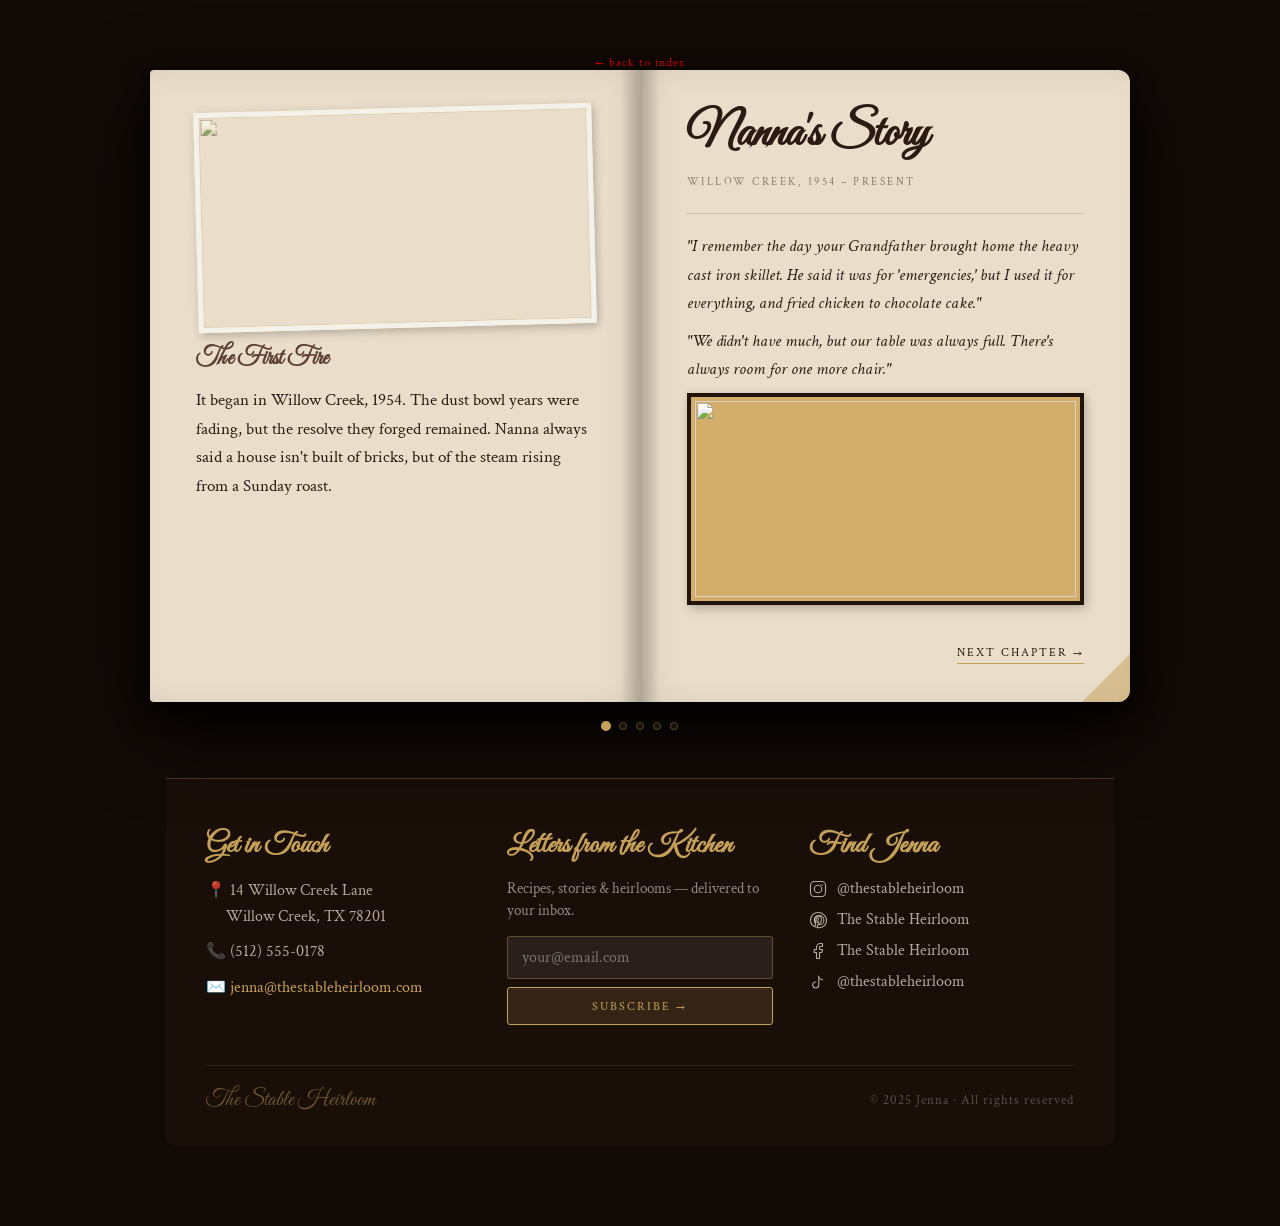
==== commit b1893555: "final" ====
--- a/about.html
+++ b/about.html
@@ -261,7 +261,7 @@
 </style>
 </head>
 <body>
-<a href="index.html" style="display:block; margin-top:14px; text-align:center; font-family:'Crimson Text',serif; font-size:0.78rem; color:rgba(197,160,89,0.5); text-decoration:none; letter-spacing:1px;" onmouseover="this.style.color='#c5a059'" onmouseout="this.style.color='rgba(197,160,89,0.5)'">← back to index</a>
+<a href="index.html" style="display:block; margin-top:14px; text-align:center; font-family:'Crimson Text',serif; font-size:0.78rem; color:rgb(255, 0, 0); text-decoration:none; letter-spacing:1px;" onmouseover="this.style.color='#c5a059'" onmouseout="this.style.color='rgba(197,160,89,0.5)'">← back to index</a>
  
 <div class="book-wrap">
   <div class="book" id="book">
@@ -302,7 +302,7 @@
   var spreads = [
     {
       left: `
-        <img src="https://i.pinimg.com/736x/ee/09/c3/ee09c382c0b2a12409bec71c4310d431.jpg" class="scrapbook-img rotate-l" alt="">
+        <img src="https://www.southernliving.com/thmb/ojiuxXktMy324uWit0ByPeNCF1g=/1500x0/filters:no_upscale():max_bytes(150000):strip_icc()/GettyImages-668676859-b629c38969ff4c53bbf2b5c59e301d30.jpg" class="scrapbook-img rotate-l" alt="">
         <h2>The First Fire</h2>
         <p>It began in Willow Creek, 1954. The dust bowl years were fading, but the resolve they forged remained. Nanna always said a house isn't built of bricks, but of the steam rising from a Sunday roast.</p>`,
       right: `
@@ -312,7 +312,7 @@
         <div class="handwritten" style="margin-top:6px;">
           <p>"I remember the day your Grandfather brought home the heavy cast iron skillet. He said it was for 'emergencies,' but I used it for everything, and fried chicken to chocolate cake."</p>
           <p>"We didn't have much, but our table was always full. There's always room for one more chair."</p>
-          <img src="https://i.pinimg.com/736x/a8/4e/af/a84eafeb0a00e24aefdb219dc107bce8.jpg" 
+          <img src="https://m.media-amazon.com/images/I/617KRwMMNRL._AC_UF894,1000_QL80_.jpg" 
         
         class="scrapbook-img" style="filter:sepia(0.3) contrast(1.1);border:4px solid #2b1b12;padding:4px; background:#c5a059;max-height:240px;" alt="">
     
@@ -513,6 +513,7 @@
       busy=false;
     }, DUR+40);
   }
+  
  
   function attachNav(){
     var btnN = document.querySelector('.btn-next');
@@ -538,6 +539,7 @@
     var dx=e.changedTouches[0].clientX-tx;
     if(Math.abs(dx)>50){ dx<0?next():prev(); }
   },{passive:true});
+
  
   // Init
   pageL.innerHTML = spreads[0].left;
@@ -545,6 +547,85 @@
   attachNav();
   cornerL.style.visibility='hidden';
 })();
+
 </script>
+<!-- ── FOOTER ── -->
+<footer style="width:100%;max-width:980px;margin-top:48px;padding:0 16px 40px;">
+  <div style="background:#1a0e09;border-top:1px solid rgba(197,160,89,0.3);border-radius:0 0 8px 8px;padding:48px 40px 32px;font-family:'Crimson Text',serif;">
+
+    <!-- Top row: 3 columns -->
+    <div style="display:grid;grid-template-columns:repeat(auto-fit,minmax(200px,1fr));gap:36px;margin-bottom:40px;">
+
+      <!-- Contact -->
+      <div>
+        <h4 style="font-family:'Great Vibes',cursive;color:#c5a059;font-size:1.8rem;margin-bottom:14px;">Get in Touch</h4>
+        <div style="display:flex;flex-direction:column;gap:10px;color:rgba(234,221,202,0.75);font-size:1rem;line-height:1.6;">
+          <span>📍 14 Willow Creek Lane<br>&nbsp;&nbsp;&nbsp;&nbsp;&nbsp;Willow Creek, TX 78201</span>
+          <a href="tel:+15125550178" style="color:rgba(234,221,202,0.75);text-decoration:none;">📞 (512) 555-0178</a>
+          <a href="mailto:jenna@thestableheirloom.com" style="color:#c5a059;text-decoration:none;">✉️ jenna@thestableheirloom.com</a>
+        </div>
+      </div>
+
+      <!-- Newsletter -->
+      <div>
+        <h4 style="font-family:'Great Vibes',cursive;color:#c5a059;font-size:1.8rem;margin-bottom:14px;">Letters from the Kitchen</h4>
+        <p style="color:rgba(234,221,202,0.6);font-size:0.92rem;margin-bottom:14px;line-height:1.5;">Recipes, stories & heirlooms — delivered to your inbox.</p>
+        <div style="display:flex;flex-direction:column;gap:8px;">
+          <input
+            type="email"
+            placeholder="your@email.com"
+            style="background:rgba(255,255,255,0.07);border:1px solid rgba(197,160,89,0.35);border-radius:3px;padding:10px 14px;color:#eaddca;font-family:'Crimson Text',serif;font-size:1rem;outline:none;"
+            onfocus="this.style.borderColor='rgba(197,160,89,0.8)'"
+            onblur="this.style.borderColor='rgba(197,160,89,0.35)'"
+          >
+          <button
+            style="background:rgba(197,160,89,0.15);border:1px solid #c5a059;color:#c5a059;font-family:'Crimson Text',serif;font-size:0.78rem;text-transform:uppercase;letter-spacing:2px;padding:10px;border-radius:3px;cursor:pointer;transition:background 0.2s;"
+            onmouseover="this.style.background='rgba(197,160,89,0.28)'"
+            onmouseout="this.style.background='rgba(197,160,89,0.15)'"
+          >Subscribe →</button>
+        </div>
+      </div>
+
+      <!-- Social -->
+      <div>
+        <h4 style="font-family:'Great Vibes',cursive;color:#c5a059;font-size:1.8rem;margin-bottom:14px;">Find Jenna</h4>
+        <div style="display:flex;flex-direction:column;gap:10px;">
+          <a href="https://instagram.com/thestableheirloom" target="_blank"
+            style="display:flex;align-items:center;gap:10px;color:rgba(234,221,202,0.75);text-decoration:none;font-size:1rem;transition:color 0.2s;"
+            onmouseover="this.style.color='#c5a059'" onmouseout="this.style.color='rgba(234,221,202,0.75)'">
+            <svg width="18" height="18" viewBox="0 0 24 24" fill="none" stroke="currentColor" stroke-width="1.5" stroke-linecap="round" stroke-linejoin="round"><rect x="2" y="2" width="20" height="20" rx="5"/><circle cx="12" cy="12" r="5"/><circle cx="17.5" cy="6.5" r="1" fill="currentColor" stroke="none"/></svg>
+            @thestableheirloom
+          </a>
+          <a href="https://pinterest.com/thestableheirloom" target="_blank"
+            style="display:flex;align-items:center;gap:10px;color:rgba(234,221,202,0.75);text-decoration:none;font-size:1rem;transition:color 0.2s;"
+            onmouseover="this.style.color='#c5a059'" onmouseout="this.style.color='rgba(234,221,202,0.75)'">
+            <svg width="18" height="18" viewBox="0 0 24 24" fill="none" stroke="currentColor" stroke-width="1.5" stroke-linecap="round" stroke-linejoin="round"><path d="M12 2C6.48 2 2 6.48 2 12c0 4.24 2.65 7.86 6.39 9.29-.09-.78-.17-1.98.04-2.83.18-.76 1.24-5.26 1.24-5.26s-.32-.63-.32-1.56c0-1.46.85-2.55 1.9-2.55.9 0 1.33.67 1.33 1.48 0 .9-.57 2.26-.87 3.51-.25 1.05.52 1.9 1.54 1.9 1.85 0 3.28-1.95 3.28-4.77 0-2.49-1.79-4.23-4.35-4.23-2.96 0-4.7 2.22-4.7 4.51 0 .89.34 1.85.77 2.37.08.1.09.19.07.29-.08.32-.25 1.05-.29 1.2-.05.19-.16.23-.37.14C7.6 15.22 7 13.66 7 12.19c0-3.16 2.3-6.06 6.63-6.06 3.48 0 6.19 2.48 6.19 5.79 0 3.46-2.18 6.24-5.2 6.24-1.02 0-1.97-.53-2.3-1.15l-.62 2.33c-.23.87-.84 1.96-1.25 2.62.94.29 1.94.45 2.97.45 5.52 0 10-4.48 10-10S17.52 2 12 2z"/></svg>
+            The Stable Heirloom
+          </a>
+          <a href="https://facebook.com/thestableheirloom" target="_blank"
+            style="display:flex;align-items:center;gap:10px;color:rgba(234,221,202,0.75);text-decoration:none;font-size:1rem;transition:color 0.2s;"
+            onmouseover="this.style.color='#c5a059'" onmouseout="this.style.color='rgba(234,221,202,0.75)'">
+            <svg width="18" height="18" viewBox="0 0 24 24" fill="none" stroke="currentColor" stroke-width="1.5" stroke-linecap="round" stroke-linejoin="round"><path d="M18 2h-3a5 5 0 0 0-5 5v3H7v4h3v8h4v-8h3l1-4h-4V7a1 1 0 0 1 1-1h3z"/></svg>
+            The Stable Heirloom
+          </a>
+          <a href="https://tiktok.com/@thestableheirloom" target="_blank"
+            style="display:flex;align-items:center;gap:10px;color:rgba(234,221,202,0.75);text-decoration:none;font-size:1rem;transition:color 0.2s;"
+            onmouseover="this.style.color='#c5a059'" onmouseout="this.style.color='rgba(234,221,202,0.75)'">
+            <svg width="18" height="18" viewBox="0 0 24 24" fill="none" stroke="currentColor" stroke-width="1.5" stroke-linecap="round" stroke-linejoin="round"><path d="M9 12a4 4 0 1 0 4 4V4a5 5 0 0 0 5 5"/></svg>
+            @thestableheirloom
+          </a>
+        </div>
+      </div>
+
+    </div>
+
+    <!-- Divider -->
+    <div style="border-top:1px solid rgba(197,160,89,0.15);padding-top:20px;display:flex;justify-content:space-between;align-items:center;flex-wrap:wrap;gap:10px;">
+      <span style="font-family:'Great Vibes',cursive;color:rgba(197,160,89,0.5);font-size:1.4rem;">The Stable Heirloom</span>
+      <span style="color:rgba(234,221,202,0.3);font-size:0.8rem;letter-spacing:1px;">© 2025 Jenna · All rights reserved</span>
+    </div>
+
+  </div>
+</footer>
 </body>
 </html>
